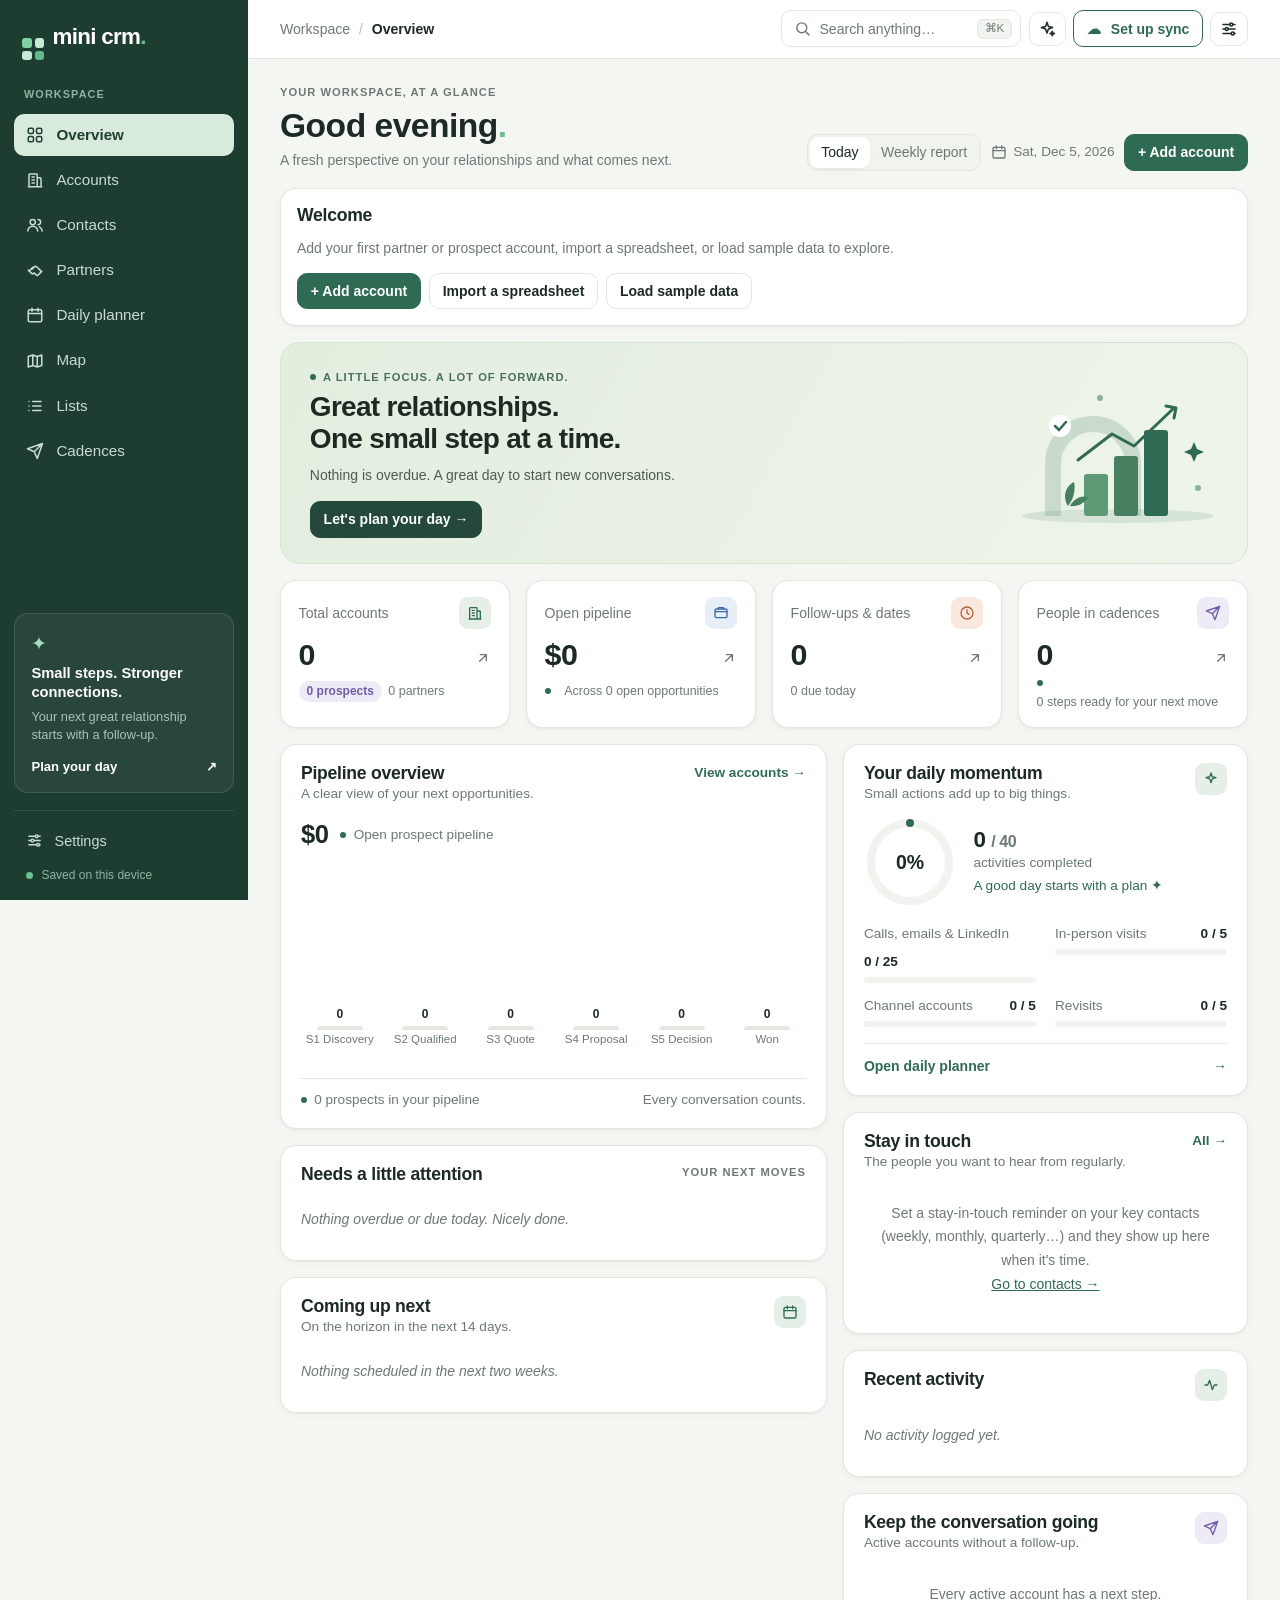
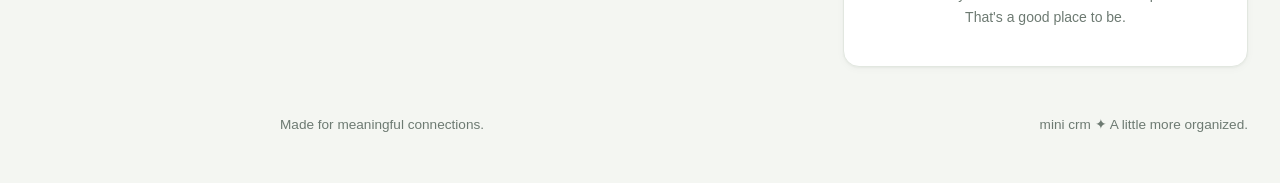
==== index.html @ 52ec2a53 "Partners: ecosystem section with health, clients, comp calculator and rules - Partners page: KPIs, n" ====
<!doctype html>
<html lang="en">
<head>
  <meta charset="utf-8">
  <meta name="viewport" content="width=device-width, initial-scale=1, viewport-fit=cover">
  <meta name="theme-color" content="#f4f6f2" media="(prefers-color-scheme: light)">
  <meta name="theme-color" content="#111714" media="(prefers-color-scheme: dark)">
  <meta name="apple-mobile-web-app-capable" content="yes">
  <meta name="mobile-web-app-capable" content="yes">
  <meta name="apple-mobile-web-app-status-bar-style" content="default">
  <meta name="apple-mobile-web-app-title" content="Mini CRM">
  <link rel="manifest" href="manifest.webmanifest">
  <link rel="icon" href="icons/icon.svg" type="image/svg+xml">
  <link rel="apple-touch-icon" href="icons/apple-touch-icon.png">
  <title>Mini CRM</title>
  <link rel="stylesheet" href="styles.css">
</head>
<body>
  <aside class="sidebar" aria-label="Main navigation">
    <a class="brand side-brand" href="#dashboard"><span class="logo-mark" aria-hidden="true"><i></i><i></i><i></i><i></i></span>mini crm<span class="brand-dot">.</span></a>
    <div class="side-label">Workspace</div>
    <nav class="tabs" id="tabs">
      <a href="#dashboard" data-view="dashboard"><svg class="ic" viewBox="0 0 24 24" aria-hidden="true"><rect x="3" y="3" width="7" height="7" rx="2"/><rect x="14" y="3" width="7" height="7" rx="2"/><rect x="3" y="14" width="7" height="7" rx="2"/><rect x="14" y="14" width="7" height="7" rx="2"/></svg><span>Overview</span></a>
      <a href="#accounts" data-view="accounts"><svg class="ic" viewBox="0 0 24 24" aria-hidden="true"><path d="M4 21V5a1 1 0 0 1 1-1h9a1 1 0 0 1 1 1v16M15 9h4a1 1 0 0 1 1 1v11M8 8h3M8 12h3M8 16h3M3 21h18"/></svg><span>Accounts</span><span class="nav-count" id="nc-accounts"></span></a>
      <a href="#contacts" data-view="contacts" class="nav-desktop"><svg class="ic" viewBox="0 0 24 24" aria-hidden="true"><circle cx="9" cy="8" r="3.5"/><path d="M2.5 20a6.5 6.5 0 0 1 13 0M16 4.5a3.5 3.5 0 0 1 0 7M18 14.5a6.5 6.5 0 0 1 3.5 5.5"/></svg><span>Contacts</span><span class="nav-count due" id="nc-contacts"></span></a>
      <a href="#partners" data-view="partners" class="nav-desktop"><svg class="ic" viewBox="0 0 24 24" aria-hidden="true"><path d="M8 11l3-3a2.5 2.5 0 0 1 3.5 0L20 13.5M4 13.5L9.5 8M3 12l4.5 4.5a2 2 0 0 0 2.8 0l.7-.7M12 17l1.5 1.5a2 2 0 0 0 2.8 0L21 13.8"/></svg><span>Partners</span></a>
      <a href="#planner" data-view="planner"><svg class="ic" viewBox="0 0 24 24" aria-hidden="true"><rect x="3" y="5" width="18" height="16" rx="2"/><path d="M8 3v4M16 3v4M3 10h18"/></svg><span class="t-full">Daily planner</span><span class="t-short">Planner</span></a>
      <a href="#map" data-view="map"><svg class="ic" viewBox="0 0 24 24" aria-hidden="true"><path d="M9 4L3 6v14l6-2 6 2 6-2V4l-6 2-6-2zM9 4v14M15 6v14"/></svg><span>Map</span></a>
      <a href="#lists" data-view="lists"><svg class="ic" viewBox="0 0 24 24" aria-hidden="true"><path d="M9 6h11M9 12h11M9 18h11M4 6h.01M4 12h.01M4 18h.01"/></svg><span>Lists</span></a>
      <a href="#cadences" data-view="cadences"><svg class="ic" viewBox="0 0 24 24" aria-hidden="true"><path d="M22 2L11 13M22 2l-7 20-4-9-9-4z"/></svg><span>Cadences</span><span class="nav-count due" id="nc-cadences"></span></a>
    </nav>
    <div class="side-promo">
      <div class="side-promo-ic" aria-hidden="true">✦</div>
      <strong>Small steps. Stronger connections.</strong>
      <p>Your next great relationship starts with a follow-up.</p>
      <a href="#planner">Plan your day <span aria-hidden="true">↗</span></a>
    </div>
    <div class="side-foot">
      <button type="button" class="side-link" id="btn-settings-side"><svg class="ic" viewBox="0 0 24 24" aria-hidden="true"><path d="M4 6h9M17 6h3M4 12h3M11 12h9M4 18h11M19 18h1"/><circle cx="15" cy="6" r="2"/><circle cx="9" cy="12" r="2"/><circle cx="17" cy="18" r="2"/></svg>Settings</button>
      <div class="side-status" id="side-status"><i></i><span>Saved on this device</span></div>
    </div>
  </aside>

  <header class="topbar">
    <a class="brand top-brand" href="#dashboard"><span class="logo-mark" aria-hidden="true"><i></i><i></i><i></i><i></i></span>mini crm<span class="brand-dot">.</span></a>
    <div class="crumbs"><span>Workspace</span><span class="sep">/</span><strong id="crumb-page">Overview</strong></div>
    <div class="topbar-actions">
      <button class="search-box" id="btn-search" type="button" title="Search (press /)" aria-label="Search"><svg class="ic" viewBox="0 0 24 24" aria-hidden="true"><circle cx="11" cy="11" r="7"/><path d="M21 21l-4.3-4.3"/></svg><span class="sb-text">Search anything…</span><kbd class="sb-kbd">⌘K</kbd></button>
      <button class="btn ghost icon-only ask-btn" id="btn-ask" type="button" title="Ask Claude: research companies and contacts" aria-label="Ask Claude"><svg class="ic" viewBox="0 0 24 24" aria-hidden="true"><path d="M12 3l1.9 5.6L19.5 10l-5.6 1.9L12 17.5l-1.9-5.6L4.5 10l5.6-1.4z"/><path d="M19 15l.8 2.2L22 18l-2.2.8L19 21l-.8-2.2L16 18l2.2-.8z"/></svg></button>
      <button class="btn ghost" id="btn-sync" type="button">☁ Set up sync</button>
      <button class="btn ghost icon-only" id="btn-settings" type="button" title="Settings" aria-label="Settings"><svg class="ic" viewBox="0 0 24 24" aria-hidden="true"><path d="M4 6h9M17 6h3M4 12h3M11 12h9M4 18h11M19 18h1"/><circle cx="15" cy="6" r="2"/><circle cx="9" cy="12" r="2"/><circle cx="17" cy="18" r="2"/></svg></button>
    </div>
    <input type="file" id="file-import" accept="application/json" hidden>
    <input type="file" id="csv-import" accept=".csv,text/csv,.xlsx,application/vnd.openxmlformats-officedocument.spreadsheetml.sheet" hidden>
  </header>
  <div id="sync-banner" class="sync-banner" hidden></div>

  <main id="view"></main>

  <dialog id="modal">
    <form method="dialog" id="modal-form"></form>
  </dialog>

  <div id="toast" class="toast" hidden></div>

  <script src="vendor/supabase/supabase.js"></script>
  <script src="app.js"></script>
  <script>
    if ('serviceWorker' in navigator && location.protocol.startsWith('http')) {
      // When a new version installs, reload once so updates show on the first launch.
      const hadController = !!navigator.serviceWorker.controller;
      let reloading = false;
      navigator.serviceWorker.addEventListener('controllerchange', () => {
        if (hadController && !reloading) { reloading = true; location.reload(); }
      });
      navigator.serviceWorker.register('sw.js').catch(() => {});
    }
  </script>
</body>
</html>
---- styles.css ----
:root {
  --bg: #f5f6f8;
  --surface: #ffffff;
  --surface-2: #f0f2f5;
  --border: #dde1e7;
  --text: #1c2330;
  --muted: #667085;
  --accent: #2f6fed;
  --accent-soft: #e6eefe;
  --partner: #0f8a6a;
  --partner-soft: #e1f5ee;
  --prospect: #8a4bd6;
  --prospect-soft: #f1e8fc;
  --danger: #c8372d;
  --danger-soft: #fdeceb;
  --warn: #b26a00;
  --warn-soft: #fff3dc;
  --ok: #19804a;
  --radius: 10px;
  --shadow: 0 1px 2px rgba(16, 24, 40, .06), 0 1px 3px rgba(16, 24, 40, .08);
}

@media (prefers-color-scheme: dark) {
  :root {
    --bg: #12151b;
    --surface: #1a1e26;
    --surface-2: #222733;
    --border: #2e3442;
    --text: #e6e9ef;
    --muted: #98a2b3;
    --accent: #6b9bff;
    --accent-soft: #1f2b45;
    --partner: #3ccf9f;
    --partner-soft: #15322a;
    --prospect: #b98cf5;
    --prospect-soft: #2c2240;
    --danger: #ff7b70;
    --danger-soft: #3a1d1b;
    --warn: #f0b04a;
    --warn-soft: #3a2d14;
    --ok: #4cd18a;
    --shadow: none;
  }
}

* { box-sizing: border-box; }
[hidden] { display: none !important; }

html { -webkit-text-size-adjust: 100%; }
body {
  margin: 0;
  -webkit-tap-highlight-color: transparent;
  font: 14px/1.45 system-ui, -apple-system, "Segoe UI", Roboto, sans-serif;
  background: var(--bg);
  color: var(--text);
}

a { color: var(--accent); }
h1, h2, h3 { margin: 0 0 .5rem; line-height: 1.2; }
h1 { font-size: 1.4rem; }
h2 { font-size: 1.1rem; }
h3 { font-size: .95rem; }

/* ---------- top bar ---------- */
.topbar {
  position: sticky; top: 0; z-index: 10;
  display: flex; align-items: center; gap: 1rem; flex-wrap: wrap;
  padding: .6rem 1rem;
  padding: calc(.6rem + env(safe-area-inset-top)) calc(1rem + env(safe-area-inset-right)) .6rem calc(1rem + env(safe-area-inset-left));
  background: var(--surface);
  border-bottom: 1px solid var(--border);
}
.brand { font-weight: 700; font-size: 1.05rem; }
.tabs { display: flex; gap: .25rem; flex: 1; }
.tabs a {
  padding: .4rem .75rem; border-radius: 8px;
  color: var(--muted); text-decoration: none; font-weight: 500;
}
.tabs a.active { background: var(--accent-soft); color: var(--accent); }
.topbar-actions { display: flex; gap: .4rem; }

main {
  max-width: 1240px; margin: 0 auto;
  padding: 1.25rem calc(1rem + env(safe-area-inset-right)) calc(3rem + env(safe-area-inset-bottom)) calc(1rem + env(safe-area-inset-left));
}

/* ---------- generic ---------- */
.btn {
  display: inline-flex; align-items: center; gap: .35rem;
  padding: .45rem .8rem; border-radius: 8px;
  border: 1px solid var(--accent); background: var(--accent); color: #fff;
  font: inherit; font-weight: 500; cursor: pointer; white-space: nowrap;
}
.btn.ghost { background: transparent; color: var(--text); border-color: var(--border); }
.btn.danger { background: transparent; color: var(--danger); border-color: var(--danger); }
.btn.sm { padding: .2rem .5rem; font-size: .85rem; }
.btn:hover { filter: brightness(1.05); }
.icon-btn {
  border: none; background: none; color: var(--muted); cursor: pointer;
  font: inherit; padding: .15rem .35rem; border-radius: 6px;
}
.icon-btn:hover { background: var(--surface-2); color: var(--text); }

.card {
  background: var(--surface); border: 1px solid var(--border);
  border-radius: var(--radius); padding: 1rem; box-shadow: var(--shadow);
}
.muted { color: var(--muted); }
.small { font-size: .85rem; }
.row { display: flex; gap: .5rem; align-items: center; flex-wrap: wrap; }
.spread { justify-content: space-between; }
.stack > * + * { margin-top: .75rem; }
.empty { color: var(--muted); padding: .75rem 0; font-style: italic; }

.pill {
  display: inline-block; padding: .1rem .5rem; border-radius: 999px;
  font-size: .75rem; font-weight: 600; white-space: nowrap;
  background: var(--surface-2); color: var(--muted);
}
.pill.partner { background: var(--partner-soft); color: var(--partner); }
.pill.prospect { background: var(--prospect-soft); color: var(--prospect); }
.pill.overdue { background: var(--danger-soft); color: var(--danger); }
.pill.today { background: var(--warn-soft); color: var(--warn); }
.pill.high { background: var(--danger-soft); color: var(--danger); }
.pill.med { background: var(--warn-soft); color: var(--warn); }

input, select, textarea {
  font: inherit; color: var(--text);
  background: var(--surface); border: 1px solid var(--border);
  border-radius: 8px; padding: .45rem .6rem; width: 100%;
}
textarea { resize: vertical; min-height: 70px; }
input:focus, select:focus, textarea:focus { outline: 2px solid var(--accent-soft); border-color: var(--accent); }
label.field { display: block; }
label.field > span { display: block; font-size: .8rem; color: var(--muted); margin-bottom: .2rem; font-weight: 500; }
.grid-2 { display: grid; grid-template-columns: 1fr 1fr; gap: .75rem; }
.grid-3 { display: grid; grid-template-columns: repeat(3, 1fr); gap: .75rem; }
.span-2 { grid-column: span 2; }
.span-3 { grid-column: 1 / -1; }

/* ---------- dashboard ---------- */
.stats { display: grid; grid-template-columns: repeat(auto-fit, minmax(160px, 1fr)); gap: .75rem; margin-bottom: 1rem; }
.stat .num { font-size: 1.7rem; font-weight: 700; }
.stat .label { color: var(--muted); font-size: .85rem; }
.stat.alert .num { color: var(--danger); }
.dash-grid { display: grid; grid-template-columns: 1fr 1fr; gap: 1rem; }

.list { list-style: none; margin: 0; padding: 0; }
.list li {
  display: flex; gap: .6rem; align-items: center;
  padding: .55rem 0; border-bottom: 1px solid var(--border);
}
.list li:last-child { border-bottom: none; }
.list .grow { flex: 1; min-width: 0; }
.list .title { font-weight: 500; overflow: hidden; text-overflow: ellipsis; }
.date-chip {
  min-width: 56px; text-align: center; font-size: .75rem; line-height: 1.15;
  padding: .25rem .35rem; border-radius: 8px; background: var(--surface-2);
}
.date-chip b { display: block; font-size: 1rem; }
.date-chip.overdue { background: var(--danger-soft); color: var(--danger); }
.date-chip.today { background: var(--warn-soft); color: var(--warn); }

/* ---------- accounts ---------- */
.accounts-layout { display: grid; grid-template-columns: 360px 1fr; gap: 1rem; align-items: start; }
.toolbar { display: flex; gap: .5rem; margin-bottom: .75rem; flex-wrap: wrap; }
.toolbar input { flex: 1; min-width: 140px; }
.toolbar select { width: auto; }
.acct-list { max-height: calc(100vh - 210px); overflow-y: auto; padding: .25rem; }
.acct-item {
  display: block; width: 100%; text-align: left; font: inherit; color: inherit;
  padding: .65rem .75rem; border-radius: 8px; border: 1px solid transparent;
  background: none; cursor: pointer;
}
.acct-item:hover { background: var(--surface-2); }
.acct-item.active { background: var(--accent-soft); border-color: var(--accent); }
.acct-item .name { font-weight: 600; }
.acct-item .meta { font-size: .8rem; color: var(--muted); margin-top: .15rem; }

.detail-head { display: flex; justify-content: space-between; gap: 1rem; align-items: flex-start; flex-wrap: wrap; }
.facts { display: grid; grid-template-columns: repeat(auto-fit, minmax(170px, 1fr)); gap: .5rem 1rem; margin: 1rem 0; }
.facts div span { display: block; font-size: .75rem; color: var(--muted); }
.section-head { display: flex; justify-content: space-between; align-items: center; margin-bottom: .4rem; }

.timeline { list-style: none; margin: 0; padding: 0 0 0 1rem; border-left: 2px solid var(--border); }
.timeline li { position: relative; padding: 0 0 .9rem .75rem; }
.timeline li::before {
  content: ""; position: absolute; left: -1.43rem; top: .35rem;
  width: 10px; height: 10px; border-radius: 50%;
  background: var(--surface); border: 2px solid var(--accent);
}
.timeline li.future::before { border-style: dashed; border-color: var(--warn); }
.timeline .when { font-size: .8rem; color: var(--muted); }
.timeline .body { white-space: pre-wrap; margin-top: .15rem; }

.notes-box { white-space: pre-wrap; background: var(--surface-2); border-radius: 8px; padding: .75rem; }

/* ---------- planner ---------- */
.planner-head { display: flex; justify-content: space-between; align-items: center; gap: .75rem; flex-wrap: wrap; margin-bottom: 1rem; }
.planner-head input[type=date] { width: auto; }
.planner-grid { display: grid; grid-template-columns: 1fr 340px; gap: 1rem; align-items: start; }
.schedule { position: relative; }
.slot {
  display: grid; grid-template-columns: 64px 1fr; min-height: 48px;
  border-top: 1px solid var(--border);
}
.slot .hour { font-size: .8rem; color: var(--muted); padding: .3rem .4rem 0 0; text-align: right; }
.slot .slot-body { padding: .25rem .4rem; display: flex; flex-direction: column; gap: .25rem; cursor: pointer; }
.slot .slot-body:hover { background: var(--surface-2); }
.slot.now .hour { color: var(--accent); font-weight: 700; }
.task {
  display: flex; gap: .5rem; align-items: flex-start;
  padding: .4rem .55rem; border-radius: 8px;
  background: var(--accent-soft); border-left: 3px solid var(--accent); cursor: default;
}
.task.high { border-left-color: var(--danger); }
.task.med { border-left-color: var(--warn); }
.task.low { border-left-color: var(--muted); }
.task.done .t-title { text-decoration: line-through; color: var(--muted); }
.task input[type=checkbox] { width: auto; margin-top: .2rem; }
.task .t-main { flex: 1; min-width: 0; }
.task .t-title { font-weight: 500; }
.task .t-sub { font-size: .78rem; color: var(--muted); }
.task.auto { background: var(--warn-soft); border-left-color: var(--warn); }
.progress { height: 6px; border-radius: 3px; background: var(--surface-2); overflow: hidden; }
.progress > div { height: 100%; background: var(--ok); }
.priorities input { margin-bottom: .4rem; }

/* ---------- modal & toast ---------- */
dialog {
  border: 1px solid var(--border); border-radius: 12px; padding: 0;
  background: var(--surface); color: var(--text);
  width: min(640px, calc(100vw - 32px)); max-height: calc(100vh - 48px);
}
dialog::backdrop { background: rgba(10, 14, 22, .45); }
#modal-form { padding: 1.25rem; }
.modal-actions { display: flex; justify-content: flex-end; gap: .5rem; margin-top: 1rem; }

.toast {
  position: fixed; bottom: 1.25rem; left: 50%; transform: translateX(-50%);
  background: var(--text); color: var(--bg); padding: .55rem 1rem;
  border-radius: 8px; font-weight: 500; z-index: 100;
}

/* ---------- responsive ---------- */
@media (max-width: 900px) {
  .dash-grid, .accounts-layout, .planner-grid { grid-template-columns: 1fr; }
  .acct-list { max-height: 320px; }
}
@media (max-width: 560px) {
  .grid-2, .grid-3 { grid-template-columns: 1fr; }
  .span-2 { grid-column: auto; }
  .tabs { order: 3; flex-basis: 100%; }
}

@media print {
  .topbar, .btn, .icon-btn { display: none !important; }
  body { background: #fff; }
}

/* ---------- daily activity plan ---------- */
.plan-card { margin-top: 1rem; }
.plan-grid { display: grid; grid-template-columns: 1.15fr 1fr; gap: 1rem; align-items: start; }
.plan-block summary {
  display: flex; justify-content: space-between; align-items: center;
  cursor: pointer; list-style: none; margin-bottom: .4rem;
}
.plan-block summary::-webkit-details-marker { display: none; }
.plan-block summary::before { content: "▾"; color: var(--muted); margin-right: .4rem; }
.plan-block:not([open]) summary::before { content: "▸"; }
.plan-title { font-weight: 600; flex: 1; }
.plan-rows { margin: .5rem 0; }
.plan-row {
  display: grid; grid-template-columns: 20px 18px minmax(0, 1.3fr) 92px minmax(0, 1.4fr) 16px;
  gap: .35rem; align-items: center; padding: .15rem 0;
}
.plan-row input, .plan-row select { padding: .28rem .45rem; font-size: .85rem; }
.plan-row input[type=checkbox] { width: auto; margin: 0; }
.plan-row.done input[data-plan=name] { text-decoration: line-through; color: var(--muted); }
.plan-num { font-size: .75rem; color: var(--muted); text-align: right; }
.plan-link a { text-decoration: none; }

@media (max-width: 900px) {
  .plan-grid { grid-template-columns: 1fr; }
}
@media (max-width: 560px) {
  .plan-row {
    grid-template-columns: 18px minmax(0, 1fr) 92px 16px;
    grid-template-areas: "chk name kind link" ". note note note";
    padding: .3rem 0; border-bottom: 1px solid var(--border);
  }
  .plan-num { display: none; }
  .plan-row [data-plan=done] { grid-area: chk; }
  .plan-row [data-plan=name] { grid-area: name; }
  .plan-row [data-plan=kind], .plan-row .plan-kind { grid-area: kind; }
  .plan-row [data-plan=note] { grid-area: note; }
  .plan-row .plan-link { grid-area: link; }
}

/* iOS zooms into inputs smaller than 16px on focus; keep them at 16px on touch devices. */
@media (pointer: coarse) {
  input, select, textarea, .plan-row input, .plan-row select { font-size: 16px; }
}

/* ---------- sync ---------- */
#btn-sync.sync-idle { color: var(--ok); border-color: var(--ok); }
#btn-sync.sync-error, #btn-sync.sync-offline { color: var(--danger); border-color: var(--danger); }
#btn-sync.sync-off { color: var(--accent); border-color: var(--accent); }
.sync-error { color: var(--danger); background: var(--danger-soft); padding: .5rem .65rem; border-radius: 8px; margin-top: .5rem; }
.sync-steps { padding-left: 1.2rem; }
.sync-steps li + li { margin-top: .4rem; }
code { background: var(--surface-2); padding: .05rem .3rem; border-radius: 4px; }

/* ---------- contacts, vendors, lists ---------- */
.pill.vendor { background: var(--accent-soft); color: var(--accent); }
.pill.primary { background: var(--partner-soft); color: var(--partner); }
.pill.chip { display: inline-flex; align-items: center; gap: .25rem; font-size: .8rem; padding: .2rem .35rem .2rem .6rem; }
.chip-x { border: none; background: none; color: inherit; cursor: pointer; font: inherit; padding: 0 .2rem; opacity: .7; }
.chip-x:hover { opacity: 1; }
.facts .span-all { grid-column: 1 / -1; }
.contact-grid { display: grid; grid-template-columns: repeat(auto-fill, minmax(220px, 1fr)); gap: .6rem; }
.contact-card { border: 1px solid var(--border); border-radius: 8px; padding: .6rem .75rem; background: var(--surface); }
.check-grid { display: grid; grid-template-columns: repeat(auto-fill, minmax(175px, 1fr)); gap: .3rem .75rem; }
.check-grid label { display: flex; gap: .4rem; align-items: center; font-size: .88rem; }
.check-grid input { width: auto; margin: 0; }
.table-wrap { overflow-x: auto; -webkit-overflow-scrolling: touch; }
.table { width: 100%; border-collapse: collapse; min-width: 640px; }
.table th { text-align: left; font-size: .78rem; color: var(--muted); font-weight: 600; padding: .4rem .5rem; border-bottom: 1px solid var(--border); }
.table td { padding: .55rem .5rem; border-bottom: 1px solid var(--border); vertical-align: top; }
.table tr:last-child td { border-bottom: none; }
@media (max-width: 560px) {
  .hide-sm { display: none; }
  .tabs a { padding: .4rem .55rem; }
}
.accounts-layout > *, .planner-grid > *, .dash-grid > * { min-width: 0; }
.pill.wrap { white-space: normal; }

/* ---------- account views (table / board / cards) ---------- */
.page-head { display: flex; justify-content: space-between; align-items: center; gap: .75rem; flex-wrap: wrap; margin-bottom: .75rem; }
.page-head h1 { margin: 0; }
.filters { display: flex; gap: .5rem; flex-wrap: wrap; margin-bottom: .9rem; }
.filters input[type=search] { flex: 1 1 260px; width: auto; }
.filters select { width: auto; flex: 0 1 auto; }

.seg { display: inline-flex; background: var(--surface-2); border: 1px solid var(--border); border-radius: 9px; padding: 2px; }
.seg button {
  border: none; background: none; font: inherit; color: var(--muted); cursor: pointer;
  padding: .32rem .7rem; border-radius: 7px; font-weight: 500; white-space: nowrap;
}
.seg button.active { background: var(--surface); color: var(--text); box-shadow: var(--shadow); }
.board-type { margin-bottom: .75rem; }

.table-card { padding: 0; overflow: hidden; }
.acct-table { min-width: 1060px; }
.acct-table th { background: var(--surface); position: sticky; top: 0; }
.th-sort { border: none; background: none; font: inherit; color: inherit; cursor: pointer; padding: 0; text-transform: inherit; }
.th-sort.on { color: var(--text); }
.click-row { cursor: pointer; }
.click-row:hover td { background: var(--surface-2); }
.acct-table td:first-child, .acct-table th:first-child { padding-left: 1rem; }
.sticky-col { position: sticky; left: 0; background: var(--surface); z-index: 1; }
.table .num { text-align: right; white-space: nowrap; }

.acard-grid { display: grid; grid-template-columns: repeat(auto-fill, minmax(260px, 1fr)); gap: .75rem; }
.acard {
  display: flex; flex-direction: column; gap: .35rem; text-align: left; font: inherit; color: inherit;
  background: var(--surface); border: 1px solid var(--border); border-radius: var(--radius);
  padding: .85rem .95rem; cursor: pointer; box-shadow: var(--shadow);
}
.acard:hover { border-color: var(--accent); }
.acard-name { font-size: 1rem; }
.acard-dates { display: flex; gap: .9rem; flex-wrap: wrap; color: var(--muted); margin-top: auto; padding-top: .35rem; border-top: 1px solid var(--border); }

.board { display: flex; gap: .75rem; overflow-x: auto; padding-bottom: .5rem; align-items: flex-start; -webkit-overflow-scrolling: touch; }
.kcol { flex: 0 0 250px; background: var(--surface-2); border: 1px solid var(--border); border-radius: var(--radius); display: flex; flex-direction: column; max-height: calc(100vh - 230px); }
.kcol header { padding: .6rem .75rem; border-bottom: 1px solid var(--border); }
.kcol-body { padding: .5rem; display: flex; flex-direction: column; gap: .5rem; overflow-y: auto; min-height: 70px; }
.kcol.drop { outline: 2px dashed var(--accent); outline-offset: -2px; }
.kcol-empty { color: var(--muted); font-size: .8rem; text-align: center; padding: 1rem 0; }
.kcard { background: var(--surface); border: 1px solid var(--border); border-radius: 8px; padding: .55rem .65rem; cursor: pointer; box-shadow: var(--shadow); }
.kcard[draggable=true] { cursor: grab; }
.kcard:hover { border-color: var(--accent); }
.kcard.dragging { opacity: .45; }
.kcard-stage { margin-top: .4rem; padding: .25rem .4rem; }

.record { max-width: 1000px; margin: 0 auto; }
.back-btn { margin-bottom: .75rem; }
.lists-layout { display: grid; grid-template-columns: 300px minmax(0, 1fr); gap: 1rem; align-items: start; }
.list-head { margin-bottom: .75rem; }

.plan-row.auto input[data-plan=name] { border-style: dashed; border-color: var(--warn); }
.plan-due { grid-column: 3 / -1; font-size: .72rem; color: var(--warn); margin-top: -.1rem; }
.plan-due.overdue { color: var(--danger); }

@media (max-width: 900px) {
  .lists-layout { grid-template-columns: minmax(0, 1fr); }
}
@media (max-width: 560px) {
  .filters select { flex: 1 1 45%; }
  .page-head .seg { order: 2; width: 100%; }
  .page-head .seg button { flex: 1; }
  .plan-due { grid-column: 2 / -1; }
  .kcol { flex-basis: 78vw; }
}

/* ---------- forms: compact sections ---------- */
dialog.wide { width: min(880px, calc(100vw - 32px)); }
.grid-4 { display: grid; grid-template-columns: repeat(4, 1fr); gap: .6rem; }
.form-sec { border: 1px solid var(--border); border-radius: 10px; padding: .55rem .75rem .75rem; margin: 0; }
.form-sec legend { font-size: .75rem; font-weight: 700; text-transform: uppercase; letter-spacing: .04em; color: var(--muted); padding: 0 .35rem; }
.form-sec .grid-3, .form-sec .grid-4 { gap: .55rem .7rem; }
.span-3 { grid-column: 1 / -1; }
.more-details summary { cursor: pointer; color: var(--muted); font-size: .85rem; font-weight: 600; }
.more-details .facts { margin: .5rem 0 0; }
.contact-links { gap: .35rem .75rem; margin-top: .25rem; }
.contact-links a { text-decoration: none; }

/* ---------- cadences ---------- */
.tabs { overflow-x: auto; scrollbar-width: none; }
.tabs::-webkit-scrollbar { display: none; }
.st-icon {
  --st: #667085; flex: 0 0 auto; display: inline-grid; place-items: center;
  width: 30px; height: 30px; border-radius: 50%; background: var(--st); color: #fff;
  font-size: .8rem; font-weight: 700; line-height: 1;
}
.st-icon.xs { width: 20px; height: 20px; font-size: .62rem; vertical-align: middle; }
.st-icon.lg { width: 42px; height: 42px; font-size: 1.05rem; }
.st-email { --st: #2f6fed; } .st-call { --st: #0f8a6a; } .st-linkedin { --st: #0a66c2; }
.st-visit { --st: #d9480f; } .st-text { --st: #8a4bd6; } .st-task { --st: #667085; }

.tpl-grid { display: grid; grid-template-columns: repeat(auto-fill, minmax(230px, 1fr)); gap: .75rem; }
.tpl-card {
  display: flex; flex-direction: column; gap: .4rem; text-align: left; font: inherit; color: inherit; cursor: pointer;
  border: 1px solid var(--border); border-top: 4px solid var(--c, var(--border)); border-radius: var(--radius);
  background: var(--surface); padding: .85rem;
}
.tpl-card:hover { border-color: var(--c, var(--accent)); }
.tpl-card.blank { border-style: dashed; justify-content: center; align-items: center; }
.tpl-steps { display: flex; gap: .25rem; flex-wrap: wrap; }
.tpl-steps .st-icon { width: 22px; height: 22px; font-size: .62rem; }

.cad-switch { display: flex; gap: .5rem; overflow-x: auto; padding-bottom: .5rem; margin-bottom: .5rem; scrollbar-width: thin; }
.cad-chip {
  display: inline-flex; align-items: center; gap: .45rem; white-space: nowrap; font: inherit; cursor: pointer;
  border: 1px solid var(--border); background: var(--surface); color: var(--text); border-radius: 999px; padding: .4rem .85rem;
}
.cad-chip .dot { width: 10px; height: 10px; border-radius: 50%; background: var(--c); }
.cad-chip.active { border-color: var(--c); box-shadow: 0 0 0 2px color-mix(in srgb, var(--c) 25%, transparent); font-weight: 600; }
.due-badge { background: var(--warn-soft); color: var(--warn); border-radius: 999px; font-size: .72rem; font-weight: 700; padding: .05rem .45rem; }

.cad-head { border-top: 4px solid var(--c); margin-bottom: 1rem; }
.cad-stats { display: grid; grid-template-columns: repeat(6, 1fr); gap: .5rem; margin-top: 1rem; }
.cad-stats div { background: var(--surface-2); border-radius: 8px; padding: .55rem .65rem; }
.cad-stats b { display: block; font-size: 1.35rem; }
.cad-stats span { font-size: .75rem; color: var(--muted); }
.cad-stats .warn b { color: var(--warn); } .cad-stats .bad b { color: var(--danger); } .cad-stats .good b { color: var(--ok); }

.step-track { display: flex; align-items: flex-start; overflow-x: auto; padding: .5rem 0 .25rem; }
.step-node { flex: 0 0 112px; display: flex; flex-direction: column; align-items: center; text-align: center; gap: .2rem; }
.step-node .st-icon { width: 38px; height: 38px; font-size: .95rem; box-shadow: 0 0 0 4px var(--surface); }
.step-link { flex: 1 0 24px; height: 2px; background: var(--border); margin-top: 19px; }
.step-day { font-size: .72rem; font-weight: 700; color: var(--muted); text-transform: uppercase; }
.step-title { font-size: .8rem; line-height: 1.25; max-width: 108px; }
.step-count { font-size: .7rem; color: var(--muted); border-radius: 999px; padding: .05rem .45rem; background: var(--surface-2); }
.step-count.on { background: var(--accent-soft); color: var(--accent); font-weight: 700; }

.cad-grid { display: grid; grid-template-columns: minmax(0, 1fr); gap: 1rem; align-items: start; margin-top: 1rem; }
.queue { display: grid; grid-template-columns: repeat(auto-fill, minmax(420px, 1fr)); column-gap: 1.25rem; }
@media (max-width: 560px) { .queue { grid-template-columns: minmax(0, 1fr); } }
.queue-row { display: flex; align-items: center; gap: .55rem; padding: .55rem 0; border-bottom: 1px solid var(--border); }
.queue-row:last-child { border-bottom: none; }
.queue-row .grow { min-width: 0; }

.people { display: flex; flex-direction: column; }
.person-row {
  display: grid; grid-template-columns: 38px minmax(0, 1.5fr) minmax(0, 1fr) minmax(0, .9fr) minmax(0, 1.3fr) auto;
  gap: .75rem; align-items: center; padding: .65rem .35rem; border-bottom: 1px solid var(--border); cursor: pointer; border-radius: 8px;
}
.person-row:hover { background: var(--surface-2); }
.person-row:last-child { border-bottom: none; }
.p-main { min-width: 0; }
.p-main strong, .p-main .small { display: block; overflow: hidden; text-overflow: ellipsis; white-space: nowrap; }
.avatar {
  --c: var(--accent); width: 36px; height: 36px; border-radius: 50%; display: grid; place-items: center;
  background: color-mix(in srgb, var(--c) 16%, var(--surface)); color: var(--c); font-weight: 700; font-size: .8rem;
}
.avatar.sm { width: 28px; height: 28px; font-size: .7rem; flex: 0 0 auto; }
.avatar.lg { width: 48px; height: 48px; font-size: 1rem; flex: 0 0 auto; }
.seq-bar { display: flex; gap: 3px; margin-bottom: .2rem; }
.seq-bar span { flex: 1; height: 7px; border-radius: 4px; background: var(--surface-2); border: 1px solid var(--border); }
.seq-bar .seg-done { background: var(--ok); border-color: var(--ok); }
.seq-bar .seg-skipped { background: var(--border); }
.seq-bar .seg-current { background: var(--accent); border-color: var(--accent); }
.pill.won { background: var(--partner-soft); color: var(--partner); }
.pill.active-pill { background: var(--accent-soft); color: var(--accent); }

.cad-badge {
  display: block; width: 100%; text-align: left; margin-top: .35rem; font: inherit; font-size: .75rem; cursor: pointer;
  border: 1px solid color-mix(in srgb, var(--c) 40%, transparent); color: var(--c);
  background: color-mix(in srgb, var(--c) 10%, transparent); border-radius: 6px; padding: .2rem .45rem;
}
.task.cad-task { background: color-mix(in srgb, var(--c) 9%, var(--surface)); border-left-color: var(--c); align-items: center; }

.enr-head { display: flex; gap: .75rem; align-items: flex-start; }
.seq-timeline { list-style: none; margin: 0; padding: 0; position: relative; }
.seq-timeline li { display: flex; gap: .7rem; padding: .55rem 0; position: relative; }
.seq-timeline li::before { content: ""; position: absolute; left: 14px; top: 2.3rem; bottom: -.6rem; width: 2px; background: var(--border); }
.seq-timeline li:last-child::before { display: none; }
.seq-timeline .grow { min-width: 0; }
.seq-timeline li.seq-done .st-icon::after { content: ""; }
.seq-timeline li.seq-todo .st-icon, .seq-timeline li.seq-unreached .st-icon { opacity: .4; }
.seq-timeline li.seq-unreached { color: var(--muted); }
.seq-timeline li.seq-skipped strong { text-decoration: line-through; color: var(--muted); }
.seq-timeline li.seq-current { background: var(--accent-soft); border-radius: 10px; padding: .55rem .6rem; margin: 0 -.6rem; }
.seq-timeline li.seq-current::before { left: calc(14px + .6rem); }
.seq-timeline li.seq-done strong::after { content: " ✓"; color: var(--ok); }
.enr-actions { border-top: 1px solid var(--border); padding-top: .75rem; }

.script { background: var(--surface-2); border-radius: 10px; padding: .75rem; position: relative; }
.script-body { white-space: pre-wrap; font-size: .9rem; margin-top: .35rem; max-height: 220px; overflow-y: auto; }
.script #copy-script { position: absolute; top: .5rem; right: .5rem; }

.pick-list { max-height: 340px; overflow-y: auto; border: 1px solid var(--border); border-radius: 10px; }
.pick { display: flex; align-items: center; gap: .6rem; padding: .5rem .7rem; border-bottom: 1px solid var(--border); cursor: pointer; }
.pick:last-child { border-bottom: none; }
.pick input { width: auto; margin: 0; }
.pick.blocked { opacity: .55; cursor: default; }
.pick .grow { min-width: 0; }

.step-edit { border: 1px solid var(--border); border-radius: 10px; padding: .5rem .6rem; margin-bottom: .5rem; background: var(--surface); }
.step-edit-main { display: grid; grid-template-columns: 22px 92px 130px minmax(0, 1fr) auto; gap: .45rem; align-items: center; }
.step-num { font-weight: 700; color: var(--muted); text-align: center; }
.day-in { display: flex; align-items: center; gap: .3rem; font-size: .8rem; color: var(--muted); }
.day-in input { width: 58px; padding: .3rem .4rem; }
.step-edit select, .step-edit input[name=s_title] { padding: .32rem .45rem; }
.step-btns { display: flex; }
.step-edit details { margin-top: .4rem; }
.step-edit summary { cursor: pointer; color: var(--accent); }
.step-edit details input, .step-edit details textarea { margin-top: .35rem; }

@media (max-width: 1000px) {
  .cad-grid { grid-template-columns: minmax(0, 1fr); }
  .cad-stats { grid-template-columns: repeat(3, 1fr); }
}
@media (max-width: 700px) {
  .grid-4 { grid-template-columns: 1fr 1fr; }
  .person-row {
    grid-template-columns: 36px minmax(0, 1fr) auto;
    grid-template-areas: "av main status" "av prog prog" "av last last" "av next next";
    row-gap: .3rem; column-gap: .6rem;
  }
  .p-last div, .p-next div { display: inline; margin-left: .35rem; }
  .person-row .avatar { grid-area: av; align-self: start; }
  .p-main { grid-area: main; } .p-status { grid-area: status; }
  .p-progress { grid-area: prog; } .p-last { grid-area: last; } .p-next { grid-area: next; }
  .step-edit-main { grid-template-columns: 22px 1fr auto; }
  .step-edit-main .day-in { grid-column: 2; }
  .step-edit-main select { grid-column: 2 / -1; }
  .step-edit-main input[name=s_title] { grid-column: 2 / -1; }
  .step-btns { grid-column: 3; grid-row: 1; }
}
@media (max-width: 560px) {
  .grid-4 { grid-template-columns: 1fr; }
  .cad-stats { grid-template-columns: repeat(2, 1fr); }
}

/* phone polish for cadences */
.section-head { flex-wrap: wrap; gap: .5rem; }
.seg { max-width: 100%; overflow-x: auto; scrollbar-width: none; }
.seg::-webkit-scrollbar { display: none; }
.queue-row { flex-wrap: wrap; }
.queue-row .grow { flex: 1 1 200px; }
.contact-card .row.spread { flex-wrap: nowrap; align-items: flex-start; }
.contact-card .row.spread > div:first-child { min-width: 0; }
@media (max-width: 560px) {
  .cad-stats { grid-template-columns: repeat(3, 1fr); gap: .35rem; }
  .cad-stats div { padding: .4rem .5rem; }
  .cad-stats b { font-size: 1.1rem; }
  .cad-stats span { font-size: .68rem; }
  .queue-row .grow { flex-basis: calc(100% - 40px); }
  .queue-row > .pill, .queue-row > .btn { margin-left: 38px; }
  .queue-row > .btn { margin-left: 0; }
  .seg button { padding: .3rem .55rem; }
}

/* ---------- final polish: icons, nav, settings, search, dashboard ---------- */
.ic { width: 17px; height: 17px; flex: 0 0 auto; fill: none; stroke: currentColor; stroke-width: 2; stroke-linecap: round; stroke-linejoin: round; }
.tabs a { display: inline-flex; align-items: center; gap: .4rem; white-space: nowrap; }
.t-short { display: none; }
.btn.icon-only { padding: .45rem .55rem; }
.btn.icon-only .ic { width: 18px; height: 18px; }
#btn-sync .sync-tx { margin-left: .25rem; }

.sync-banner {
  display: flex; align-items: center; justify-content: space-between; gap: .75rem; flex-wrap: wrap;
  background: var(--danger-soft); color: var(--danger); font-weight: 500; font-size: .88rem;
  padding: .55rem calc(1rem + env(safe-area-inset-right)) .55rem calc(1rem + env(safe-area-inset-left));
  border-bottom: 1px solid var(--danger);
}
.sync-banner[hidden] { display: none; }

.dash-label { font-size: .75rem; font-weight: 700; text-transform: uppercase; letter-spacing: .05em; color: var(--muted); margin: .25rem 0 .4rem; }
.stats a.stat { text-decoration: none; color: inherit; }
.stats a.stat:hover { border-color: var(--accent); }
.stat.warn .num { color: var(--warn); }
.today-stats { grid-template-columns: 2fr repeat(3, 1fr); }
.plan-stat .num span { font-size: 1rem; }
.mini-bars { display: grid; gap: .3rem; margin-top: .5rem; }
.mini-bar { display: grid; grid-template-columns: minmax(0, 1.4fr) minmax(0, 2fr) auto; gap: .5rem; align-items: center; font-size: .75rem; color: var(--muted); }
.mini-bar b { color: var(--text); font-weight: 600; min-width: 2.6rem; text-align: right; }
.mini-bar span { overflow: hidden; text-overflow: ellipsis; white-space: nowrap; }

.set-sec { border: 1px solid var(--border); border-radius: 10px; padding: .75rem; }
.set-sec h3 { margin-bottom: .4rem; }
.set-sec p { margin: 0 0 .5rem; }
kbd { border: 1px solid var(--border); border-bottom-width: 2px; border-radius: 4px; padding: 0 .3rem; font: inherit; font-size: .8em; }

.gs-results { max-height: 55vh; overflow-y: auto; margin-top: .25rem; }
.gs-h { font-size: .72rem; font-weight: 700; text-transform: uppercase; letter-spacing: .05em; color: var(--muted); margin: .6rem 0 .25rem; }
.gs-item { display: flex; align-items: center; gap: .6rem; padding: .55rem .6rem; border-radius: 8px; color: inherit; text-decoration: none; }
.gs-item:hover, .gs-item:focus { background: var(--surface-2); outline: none; }
.gs-item .grow { min-width: 0; overflow: hidden; text-overflow: ellipsis; white-space: nowrap; }

@media (max-width: 900px) {
  .today-stats { grid-template-columns: repeat(3, 1fr); }
  .today-stats .plan-stat { grid-column: 1 / -1; }
}

/* Phones: native-style bottom tab bar, single-row top bar */
@media (max-width: 700px) {
  .topbar { flex-wrap: nowrap; gap: .5rem; }
  .topbar .brand { flex: 1; font-size: 1.1rem; }
  .topbar-actions { gap: .35rem; }
  .sync-tx { display: none; }
  #btn-sync { padding: .45rem .6rem; }
  .tabs {
    position: fixed; left: 0; right: 0; bottom: 0; z-index: 30; order: 0; flex-basis: auto;
    display: flex; justify-content: space-around; gap: 0; overflow: visible;
    background: color-mix(in srgb, var(--surface) 94%, transparent); backdrop-filter: blur(10px);
    border-top: 1px solid var(--border);
    padding: .3rem calc(.25rem + env(safe-area-inset-right)) calc(.3rem + env(safe-area-inset-bottom)) calc(.25rem + env(safe-area-inset-left));
  }
  .tabs a { flex: 1; flex-direction: column; gap: .12rem; font-size: .66rem; padding: .3rem 0; border-radius: 8px; }
  .tabs a .ic { width: 23px; height: 23px; }
  .tabs a.active { background: none; color: var(--accent); }
  .t-full { display: none; }
  .t-short { display: inline; }
  main { padding-bottom: calc(5.5rem + env(safe-area-inset-bottom)); }
  .toast { bottom: calc(5rem + env(safe-area-inset-bottom)); }
  .today-stats { grid-template-columns: repeat(3, 1fr); }
  .today-stats .stat .num { font-size: 1.35rem; }
  .today-stats .stat .label { font-size: .75rem; }
}
@media print { .tabs, .sync-banner { display: none !important; } }

.modal-head { display: flex; align-items: flex-start; justify-content: space-between; gap: .75rem; }
.modal-head h2 { margin: 0; }
.modal-x { font-size: 1.05rem; padding: .2rem .45rem; margin: -.2rem -.35rem 0 0; }

/* ---------- web links & research ---------- */
.ext-links { display: inline-flex; gap: .15rem; align-items: center; vertical-align: middle; }
.ext-ic { display: inline-grid; place-items: center; width: 24px; height: 24px; border-radius: 6px; color: var(--muted); }
.ext-ic .ic { width: 16px; height: 16px; }
.ext-ic:hover { background: var(--surface-2); color: var(--accent); }
.ext-ic.li { color: #0a66c2; }
.ext-ic.li.missing { color: var(--muted); opacity: .45; }
.ext-ic.li.missing:hover { opacity: 1; color: #0a66c2; }
.p-main .ext-links .ext-ic { width: 20px; height: 20px; }
.p-main .ext-links .ic { width: 14px; height: 14px; }
.research { position: relative; display: inline-block; }
.research > summary { list-style: none; cursor: pointer; display: inline-flex; align-items: center; gap: .35rem; }
.research > summary::-webkit-details-marker { display: none; }
.research-menu {
  position: absolute; right: 0; top: calc(100% + 4px); z-index: 40; min-width: 210px;
  background: var(--surface); border: 1px solid var(--border); border-radius: 10px;
  box-shadow: 0 8px 24px rgba(16, 24, 40, .16); padding: .4rem; display: flex; flex-direction: column;
}
.research-menu .small { padding: .25rem .5rem .35rem; overflow: hidden; text-overflow: ellipsis; white-space: nowrap; max-width: 260px; }
.research-menu a { padding: .45rem .55rem; border-radius: 7px; color: var(--text); text-decoration: none; font-weight: 500; }
.research-menu a:hover { background: var(--surface-2); color: var(--accent); }
.contact-card { position: relative; }
.acard:focus-visible { outline: 2px solid var(--accent); outline-offset: 2px; }
.import-summary { display: grid; grid-template-columns: repeat(4, 1fr); gap: .5rem; }
.import-summary div { background: var(--surface-2); border-radius: 8px; padding: .55rem .65rem; }
.import-summary b { display: block; font-size: 1.35rem; }
.import-summary span { font-size: .75rem; color: var(--muted); }
@media (max-width: 560px) { .import-summary { grid-template-columns: repeat(2, 1fr); } .research-menu { right: auto; left: 0; } }
.contact-card .row.spread > .row { flex-wrap: nowrap; flex-shrink: 0; }
.contact-card .icon-btn { padding: .15rem .3rem; }

/* ---------- map & route planner ---------- */
.map-layout { display: grid; grid-template-columns: 370px minmax(0, 1fr); gap: 1rem; align-items: start; }
.map-side { display: flex; flex-direction: column; gap: .6rem; max-height: calc(100vh - 150px); overflow-y: auto; }
.map-side .filters { margin: 0; }
.map-side .filters select { flex: 1 1 100%; }
.map-card { padding: 0; overflow: hidden; position: sticky; top: 70px; }
.map { height: calc(100vh - 150px); min-height: 380px; background: var(--surface-2); }
.map.placing { cursor: crosshair; }
.legend { display: flex; gap: .8rem; color: var(--muted); }
.legend i { display: inline-block; width: 10px; height: 10px; border-radius: 50%; margin-right: .3rem; vertical-align: -1px; }
.legend i.due { background: transparent; border: 2px solid #e8590c; width: 8px; height: 8px; }
.side-list { display: flex; flex-direction: column; }
.side-item { display: grid; grid-template-columns: minmax(0, 1fr) auto; gap: .1rem .5rem; align-items: center; padding: .45rem 0; border-bottom: 1px solid var(--border); }
.side-item > :first-child { overflow: hidden; text-overflow: ellipsis; white-space: nowrap; }
.side-item > .small { grid-column: 1; }
.side-item > :last-child { grid-column: 2; grid-row: 1 / span 2; }
.link-btn { border: none; background: none; padding: 0; font: inherit; color: var(--accent); cursor: pointer; text-align: left; }
.place-hint { background: var(--warn-soft); color: var(--warn); border-radius: 8px; padding: .5rem .65rem; font-size: .85rem; }
.map-pop { display: flex; flex-direction: column; gap: .2rem; font: 13px/1.4 system-ui, -apple-system, "Segoe UI", Roboto, sans-serif; }
.map-pop-actions { margin-top: .35rem; gap: .3rem; }
.map-pop-actions .btn { padding: .25rem .5rem; font-size: .8rem; }
.leaflet-popup-content a.btn { color: #fff; }
.leaflet-popup-content a.btn.ghost { color: var(--text); }
.leaflet-container { font: inherit; }
.stop-pin, .home-pin {
  display: grid !important; place-items: center; border-radius: 50%; font-weight: 700; font-size: .8rem;
  background: #2f6fed; color: #fff; border: 2px solid #fff; box-shadow: 0 1px 4px rgba(0, 0, 0, .35);
}
.stop-pin.visited { background: #19804a; }
.home-pin { background: #1c2330; font-size: .95rem; }
.route-opts { gap: .5rem .6rem; }
.route-summary { display: grid; grid-template-columns: repeat(4, 1fr); gap: .4rem; }
.route-summary:empty { display: none; }
.route-summary div { background: var(--surface-2); border-radius: 8px; padding: .45rem .5rem; }
.route-summary b { display: block; font-size: 1rem; }
.route-summary span { font-size: .7rem; color: var(--muted); }
.route-summary .span-all { grid-column: 1 / -1; margin: 0; }
.stops { list-style: none; margin: 0; padding: 0; }
.stop { display: flex; gap: .55rem; align-items: flex-start; padding: .55rem 0; border-bottom: 1px solid var(--border); }
.stop .grow { min-width: 0; }
.stop-num { flex: 0 0 26px; height: 26px; border-radius: 50%; background: #2f6fed; color: #fff; display: grid; place-items: center; font-weight: 700; font-size: .8rem; }
.stop.visited .stop-num { background: #19804a; }
.stop.nogeo .stop-num { background: var(--muted); }
.stop-eta { color: var(--accent); }
.stop-actions { display: flex; align-items: center; gap: .15rem; flex-shrink: 0; }
.stop-actions a.icon-btn { text-decoration: none; color: var(--accent); }
@media (max-width: 900px) {
  .map-layout { grid-template-columns: minmax(0, 1fr); }
  .map-card { order: -1; position: static; }
  .map { height: 46vh; min-height: 300px; }
  .map-side { max-height: none; overflow: visible; }
}
@media (max-width: 700px) {
  .tabs a { font-size: .62rem; }
  .tabs a .ic { width: 21px; height: 21px; }
}
.route-summary b { font-size: .92rem; line-height: 1.25; }
@media (max-width: 560px) { .route-summary { grid-template-columns: repeat(2, 1fr); } }

/* ---------- weekly report ---------- */
.seg a { display: inline-block; padding: .32rem .7rem; border-radius: 7px; color: var(--muted); text-decoration: none; font-weight: 500; white-space: nowrap; }
.seg a.active { background: var(--surface); color: var(--text); box-shadow: var(--shadow); }
.kpi-grid { display: grid; grid-template-columns: repeat(6, minmax(0, 1fr)); gap: .6rem; margin-bottom: 1rem; }
.kpi { padding: .7rem .8rem; }
.kpi .num { font-size: 1.5rem; font-weight: 700; line-height: 1.1; }
.kpi.hero .num { font-size: 1.9rem; }
.kpi .label { color: var(--muted); font-size: .8rem; }
.delta { display: block; font-size: .72rem; margin-top: .2rem; color: var(--muted); }
.delta.up { color: var(--ok); }
.delta.down { color: var(--danger); }
.report-grid { display: grid; grid-template-columns: minmax(0, 1.4fr) minmax(0, 1fr); gap: 1rem; align-items: start; }
.report-grid > :first-child { grid-column: 1 / -1; }
.attain { display: grid; gap: .55rem; }
.attain-row { display: grid; grid-template-columns: minmax(0, 1.3fr) minmax(0, 2fr) auto 2.6rem; gap: .6rem; align-items: center; font-size: .88rem; }
.attain-row .progress { height: 8px; border-radius: 4px; }
.attain-row .muted { text-align: right; }
.dot-sm { display: inline-block; width: 9px; height: 9px; border-radius: 50%; background: var(--c); margin-right: .4rem; }
.move { flex: 0 0 26px; height: 26px; border-radius: 50%; display: grid; place-items: center; font-size: .7rem; font-weight: 700; background: var(--surface-2); color: var(--muted); }
.move.fwd { background: var(--partner-soft); color: var(--ok); }
.move.back { background: var(--danger-soft); color: var(--danger); }
.move.new { background: var(--accent-soft); color: var(--accent); font-size: 1rem; }
.report-text { white-space: pre-wrap; font: .82rem/1.5 ui-monospace, SFMono-Regular, Menlo, monospace; background: var(--surface-2); border-radius: 8px; padding: .75rem; max-height: 260px; overflow: auto; margin: 0 0 .6rem; }

/* chart (validated categorical palette; own dark steps) */
.viz-root {
  --series-1: #2a78d6; --series-2: #eb6834; --series-3: #1baf7a; --series-4: #eda100; --series-5: #98a2b3;
  --grid: #e8eaee; position: relative;
}
@media (prefers-color-scheme: dark) {
  .viz-root { --series-1: #3987e5; --series-2: #d95926; --series-3: #199e70; --series-4: #c98500; --series-5: #667085; --grid: #2a303c; }
}
.viz-legend { display: flex; flex-wrap: wrap; gap: .4rem 1rem; font-size: .8rem; color: var(--muted); margin-bottom: .6rem; }
.viz-legend .sw { display: inline-block; width: 10px; height: 10px; border-radius: 3px; margin-right: .35rem; vertical-align: -1px; }
.sw.s1, .viz-seg.s1 { background: var(--series-1); }
.sw.s2, .viz-seg.s2 { background: var(--series-2); }
.sw.s3, .viz-seg.s3 { background: var(--series-3); }
.sw.s4, .viz-seg.s4 { background: var(--series-4); }
.sw.s5, .viz-seg.s5 { background: var(--series-5); }
.viz-plot { position: relative; height: 220px; padding-left: 2rem; }
.viz-grid { position: absolute; inset: 0 0 2.4rem 0; display: flex; flex-direction: column; justify-content: space-between; }
.viz-grid div { border-top: 1px solid var(--grid); position: relative; height: 0; }
.viz-grid span { position: absolute; left: 0; top: -.55rem; font-size: .68rem; color: var(--muted); }
.viz-cols { position: absolute; inset: 0 0 0 2rem; display: grid; grid-template-columns: repeat(7, 1fr); gap: .5rem; }
.viz-col { display: flex; flex-direction: column; justify-content: flex-end; align-items: center; height: 100%; padding-bottom: 2.4rem; position: relative; cursor: default; outline: none; border-radius: 6px; }
.viz-col:hover, .viz-col:focus-visible { background: color-mix(in srgb, var(--accent) 6%, transparent); }
.viz-stack { width: min(34px, 70%); display: flex; flex-direction: column; gap: 2px; position: relative; min-height: 0; }
.viz-seg { min-height: 2px; }
.viz-stack > .viz-seg:first-of-type { border-radius: 4px 4px 0 0; }
.viz-total { position: absolute; bottom: 100%; left: 50%; transform: translateX(-50%); font-size: .75rem; font-weight: 600; color: var(--text); padding-bottom: 2px; }
.viz-x { position: absolute; bottom: 0; height: 2.2rem; font-size: .72rem; color: var(--muted); text-align: center; line-height: 1.2; }
.viz-x span { color: var(--text); font-weight: 600; }
.viz-col.today .viz-x { color: var(--accent); }
.viz-tip { position: absolute; z-index: 5; pointer-events: none; background: var(--surface); border: 1px solid var(--border); border-radius: 8px; padding: .45rem .6rem; font-size: .78rem; box-shadow: 0 6px 18px rgba(16, 24, 40, .15); min-width: 140px; }
.viz-table { margin-top: .6rem; }
.viz-table summary { cursor: pointer; color: var(--accent); font-size: .85rem; }
@media (max-width: 1000px) { .kpi-grid { grid-template-columns: repeat(4, minmax(0, 1fr)); } .report-grid { grid-template-columns: minmax(0, 1fr); } }
@media (max-width: 560px) {
  .kpi-grid { grid-template-columns: repeat(3, minmax(0, 1fr)); gap: .4rem; }
  .kpi { padding: .5rem .55rem; }
  .kpi .num { font-size: 1.2rem; } .kpi.hero .num { font-size: 1.4rem; }
  .kpi .label { font-size: .7rem; }
  .delta { font-size: .64rem; }
  .viz-cols { gap: .2rem; }
  .attain-row { grid-template-columns: minmax(0, 1fr) minmax(0, 1.2fr) auto; }
  .attain-row .muted { display: none; }
}

.week-nav { display: flex; align-items: center; gap: .5rem; flex-wrap: wrap; margin: -.25rem 0 .9rem; }
.week-nav strong { font-size: 1rem; }
.report-grid .table { min-width: 0; }
.report-grid .table td:first-child a { word-break: break-word; }
@media (max-width: 560px) {
  .report-grid .table th, .report-grid .table td { padding: .45rem .3rem; font-size: .82rem; }
}
@media (max-width: 560px) { .report-grid .col-opt { display: none; } .report-grid .table td .muted.small { display: block; } }
@media (max-width: 560px) { .viz-table .table th, .viz-table .table td { padding: .4rem .18rem; font-size: .78rem; } }
@media (max-width: 560px) { .page-head .seg a { flex: 1; text-align: center; } }

/* ---------- Ask Claude ---------- */
.ask-btn { color: #c15f3c; }
.research-grid { display: grid; grid-template-columns: minmax(0, 1fr) minmax(0, 1fr); gap: 1rem; align-items: start; }
.step-badge { display: inline-grid; place-items: center; width: 24px; height: 24px; border-radius: 50%; background: var(--accent); color: #fff; font-size: .8rem; margin-right: .4rem; vertical-align: 2px; }
.flow-chips { display: flex; flex-wrap: wrap; gap: .4rem; }
.flow-chip-wrap { display: inline-flex; align-items: center; }
.flow-chip { font: inherit; font-size: .85rem; cursor: pointer; border: 1px solid var(--border); background: var(--surface); color: var(--text); border-radius: 999px; padding: .35rem .8rem; }
.flow-chip.on { background: var(--accent-soft); border-color: var(--accent); color: var(--accent); font-weight: 600; }
.btn[aria-disabled="true"] { opacity: .5; pointer-events: none; }
.prompt-preview summary { cursor: pointer; color: var(--accent); }
.prompt-preview pre { white-space: pre-wrap; font: .78rem/1.45 ui-monospace, SFMono-Regular, Menlo, monospace; background: var(--surface-2); border-radius: 8px; padding: .65rem; max-height: 260px; overflow: auto; margin: .4rem 0 0; }
.rv-company { border: 1px solid var(--border); border-radius: 10px; padding: .75rem; margin-bottom: .75rem; }
.rv-sec { font-size: .72rem; font-weight: 700; text-transform: uppercase; letter-spacing: .05em; color: var(--muted); margin: .7rem 0 .25rem; }
.rv-row { display: flex; gap: .55rem; align-items: flex-start; padding: .35rem 0; border-bottom: 1px solid var(--border); cursor: pointer; }
.rv-row:last-child { border-bottom: none; }
.rv-row input { width: auto; margin-top: .2rem; }
.rv-row.same { opacity: .6; cursor: default; }
.rv-label { flex: 0 0 9.5rem; font-size: .85rem; color: var(--muted); }
.rv-val { min-width: 0; overflow-wrap: anywhere; }
.research-menu a.ask-claude { color: #c15f3c; border-top: 1px solid var(--border); border-radius: 0 0 7px 7px; margin-top: .2rem; }
@media (max-width: 900px) { .research-grid { grid-template-columns: minmax(0, 1fr); } }
@media (max-width: 560px) { .rv-label { flex-basis: 6.5rem; } }
a.btn { text-decoration: none; }
.show-more { display: flex; justify-content: center; margin: 1rem 0; }

/* Darken the street map in dark mode (OpenStreetMap has no dark style of its own). */
.map.dark-tiles .leaflet-tile-pane { filter: invert(1) hue-rotate(180deg) brightness(.92) contrast(.9) saturate(.6); }
.map .leaflet-control-attribution { font-size: 10px; }
.loc-cell { white-space: nowrap; }
.acard-loc { color: var(--text); }

/* ================= Theme: forest green, warm neutrals (v2) ================= */
:root {
  --bg: #f4f6f2;
  --surface: #ffffff;
  --surface-2: #f0f3ee;
  --border: #e2e7e0;
  --text: #1c2a23;
  --muted: #6d7a72;
  --accent: #2f6b52;
  --accent-soft: #e5efe7;
  --on-accent: #ffffff;
  --partner: #2f7d5b;
  --partner-soft: #e3f1e8;
  --prospect: #6f5ea8;
  --prospect-soft: #eeebf7;
  --danger: #b8553a;
  --danger-soft: #f9e9e2;
  --warn: #a86a1d;
  --warn-soft: #f8efdd;
  --peach: #b8613f;
  --peach-soft: #f8e8de;
  --ok: #2f7d5b;
  --sidebar: #1e3d31;
  --radius: 16px;
  --shadow: 0 1px 2px rgba(28, 42, 35, .04), 0 2px 8px rgba(28, 42, 35, .03);
  /* Built-in system fonts only: nothing to download, always available, works offline. */
  --font: -apple-system, BlinkMacSystemFont, "SF Pro Text", "Segoe UI Variable Text", "Segoe UI", Roboto, "Helvetica Neue", Arial, sans-serif;
}
@media (prefers-color-scheme: dark) {
  :root {
    --bg: #111714;
    --surface: #18201c;
    --surface-2: #1f2924;
    --border: #2a3530;
    --text: #e7ede9;
    --muted: #9aa9a1;
    --accent: #7cc39f;
    --accent-soft: #1f3a2e;
    --on-accent: #0f1f17;
    --partner: #6fcf9f;
    --partner-soft: #173226;
    --prospect: #b6a6ee;
    --prospect-soft: #2a2440;
    --danger: #f08a6b;
    --danger-soft: #3a211a;
    --warn: #e3b062;
    --warn-soft: #372a15;
    --peach: #f0a07c;
    --peach-soft: #3a261c;
    --ok: #6fcf9f;
    --sidebar: #0d1612;
    --shadow: none;
  }
}

body { font-family: var(--font); background: var(--bg); -webkit-font-smoothing: antialiased; }
h1, h2, h3 { letter-spacing: -0.015em; }
h1 { font-weight: 750; }
h2 { font-weight: 650; }

/* ----- surfaces & controls ----- */
.card { border-radius: var(--radius); border-color: var(--border); box-shadow: var(--shadow); }
.btn { border-radius: 10px; color: var(--on-accent); font-weight: 600; }
.btn.ghost { background: var(--surface); border-color: var(--border); }
.btn.ghost:hover { border-color: var(--accent); }
.btn.danger { background: transparent; color: var(--danger); border-color: color-mix(in srgb, var(--danger) 40%, transparent); }
input, select, textarea { border-radius: 10px; }
.pill { border-radius: 999px; font-weight: 600; }
.pill.vendor { background: var(--accent-soft); color: var(--accent); }
.pill.overdue, .pill.today { background: var(--peach-soft); color: var(--peach); }
.pill.overdue { background: var(--danger-soft); color: var(--danger); }
.date-chip { border-radius: 10px; background: var(--surface-2); }
.date-chip.overdue { background: var(--danger-soft); color: var(--danger); }
.date-chip.today { background: var(--peach-soft); color: var(--peach); }
.seg { border-radius: 11px; }
.seg button, .seg a { border-radius: 8px; }
.stat .num, .kpi .num { letter-spacing: -0.02em; }
.eyebrow { font-size: .7rem; font-weight: 700; letter-spacing: .09em; text-transform: uppercase; color: var(--muted); margin-bottom: .35rem; }
.eyebrow .dot, .kpi-sub .dot, .pipe-total .dot, .pipe-foot .dot { display: inline-block; width: 6px; height: 6px; border-radius: 50%; background: var(--accent); margin-right: .45rem; vertical-align: 1px; }
.brand-dot { color: #6cc08f; }
.link-arrow { color: var(--accent); text-decoration: none; font-weight: 600; }
.nowrap { white-space: nowrap; }
.count-badge { display: inline-grid; place-items: center; min-width: 20px; height: 20px; padding: 0 .35rem; border-radius: 6px; background: var(--warn-soft); color: var(--warn); font-size: .72rem; font-weight: 700; vertical-align: 2px; }

/* ----- logo ----- */
.logo-mark { display: inline-grid; grid-template-columns: 1fr 1fr; gap: 3px; width: 22px; height: 22px; margin-right: .5rem; vertical-align: -4px; }
.logo-mark i { border-radius: 3px; background: #7fd1a4; }
.logo-mark i:nth-child(2) { background: #c6ead3; }
.logo-mark i:nth-child(3) { background: #c6ead3; }
.logo-mark i:nth-child(4) { background: #5fb98a; }
.brand { text-decoration: none; color: inherit; font-weight: 800; letter-spacing: -0.03em; }

/* ----- top header ----- */
.topbar { background: color-mix(in srgb, var(--surface) 92%, transparent); backdrop-filter: blur(10px); border-bottom: 1px solid var(--border); }
.crumbs { display: flex; gap: .55rem; align-items: center; color: var(--muted); font-size: .88rem; flex: 1; }
.crumbs strong { color: var(--text); font-weight: 600; }
.crumbs .sep { opacity: .5; }
.search-box {
  display: inline-flex; align-items: center; gap: .55rem; font: inherit; font-size: .88rem; cursor: pointer;
  color: var(--muted); background: var(--surface); border: 1px solid var(--border); border-radius: 10px;
  padding: .45rem .55rem .45rem .7rem; min-width: 240px;
}
.search-box:hover { border-color: var(--accent); }
.search-box .sb-text { flex: 1; text-align: left; }
.sb-kbd { font-size: .72rem; background: var(--surface-2); border: 1px solid var(--border); border-radius: 6px; padding: .05rem .4rem; }
.topbar-actions { display: flex; align-items: center; gap: .45rem; }

/* ----- desktop: dark green sidebar ----- */
@media (min-width: 1000px) {
  body { padding-left: 248px; }
  .sidebar {
    position: fixed; inset: 0 auto 0 0; width: 248px; z-index: 25; overflow-y: auto;
    background: var(--sidebar); color: #d9e7df; display: flex; flex-direction: column; gap: .35rem; padding: 1.3rem .9rem 1rem;
  }
  .side-brand { color: #fff; font-size: 1.4rem; padding: 0 .5rem .9rem; }
  .side-label { font-size: .68rem; letter-spacing: .1em; text-transform: uppercase; color: #8fb3a0; padding: .4rem .6rem; font-weight: 700; }
  .sidebar .tabs { display: flex; flex-direction: column; flex: 0 0 auto; gap: .2rem; overflow: visible; position: static; background: none; border: 0; padding: 0; backdrop-filter: none; }
  .sidebar .tabs a {
    display: flex; flex-direction: row; align-items: center; gap: .75rem; padding: .62rem .75rem; border-radius: 10px;
    color: #c9dcd1; font-size: .95rem; font-weight: 500; text-decoration: none;
  }
  .sidebar .tabs a .ic { width: 18px; height: 18px; }
  .sidebar .tabs a:hover { background: rgba(255, 255, 255, .06); color: #fff; }
  .sidebar .tabs a.active { background: #d8eadb; color: #1e3d31; font-weight: 650; }
  .sidebar .t-full { display: inline; }
  .sidebar .t-short { display: none; }
  .nav-count { margin-left: auto; font-size: .7rem; font-weight: 700; background: rgba(255, 255, 255, .1); color: #d9e7df; padding: .05rem .45rem; border-radius: 6px; }
  .nav-count.due { background: #f2d7c3; color: #7a3a1e; }
  .tabs a.active .nav-count { background: rgba(30, 61, 49, .12); color: #1e3d31; }
  .nav-count:empty { display: none; }
  .side-promo {
    margin-top: auto; border: 1px solid rgba(255, 255, 255, .12); background: rgba(255, 255, 255, .05);
    border-radius: 14px; padding: 1rem; display: flex; flex-direction: column; gap: .35rem;
  }
  .side-promo-ic { color: #a9dcbf; font-size: 1.2rem; }
  .side-promo strong { color: #fff; font-size: .92rem; line-height: 1.3; }
  .side-promo p { margin: 0; font-size: .8rem; color: #a9c4b5; }
  .side-promo a { color: #fff; text-decoration: none; font-size: .82rem; font-weight: 600; margin-top: .4rem; display: flex; justify-content: space-between; }
  .side-foot { border-top: 1px solid rgba(255, 255, 255, .1); margin-top: .75rem; padding-top: .75rem; display: flex; flex-direction: column; gap: .5rem; }
  .side-link { display: flex; align-items: center; gap: .7rem; background: none; border: 0; color: #c9dcd1; font: inherit; font-size: .9rem; padding: .45rem .75rem; border-radius: 10px; cursor: pointer; text-align: left; }
  .side-link:hover { background: rgba(255, 255, 255, .06); color: #fff; }
  .side-link .ic { width: 17px; height: 17px; }
  .side-status { display: flex; align-items: center; gap: .5rem; font-size: .75rem; color: #8fb3a0; padding: 0 .75rem; }
  .side-status i { width: 7px; height: 7px; border-radius: 50%; background: #6cc08f; }
  .side-status.sync-error i, .side-status.sync-offline i { background: #f08a6b; }
  .side-status.sync-pending i, .side-status.sync-syncing i { background: #e3b062; }
  .topbar { padding: .65rem 2rem; flex-wrap: nowrap; gap: 1rem; z-index: 20; }
  .top-brand { display: none; }
  main { padding: 1.6rem 2rem 3rem; }
}

/* ----- tablet & phone: no sidebar, native bottom tab bar ----- */
@media (max-width: 999px) {
  .sidebar { display: contents; }
  .sidebar > :not(.tabs) { display: none; }
  .crumbs { display: none; }
  .top-brand { flex: 1; font-size: 1.15rem; display: inline-flex; align-items: center; }
  .topbar { flex-wrap: nowrap; gap: .5rem; }
  .search-box { min-width: 0; padding: .45rem .55rem; }
  .search-box .sb-text, .search-box .sb-kbd { display: none; }
  .search-box .ic { width: 18px; height: 18px; }
  .nav-count { display: none; }
  .sync-tx { display: none; }
  .tabs {
    position: fixed; left: 0; right: 0; bottom: 0; z-index: 30; order: 0; flex-basis: auto;
    display: flex; justify-content: space-around; gap: .15rem; overflow: visible;
    background: color-mix(in srgb, var(--surface) 95%, transparent); backdrop-filter: blur(12px);
    border-top: 1px solid var(--border);
    padding: .35rem calc(.35rem + env(safe-area-inset-right)) calc(.35rem + env(safe-area-inset-bottom)) calc(.35rem + env(safe-area-inset-left));
  }
  .tabs a {
    flex: 1; display: flex; flex-direction: column; align-items: center; gap: .15rem; padding: .4rem 0;
    font-size: .66rem; font-weight: 500; border-radius: 14px; color: var(--muted); text-decoration: none;
  }
  .tabs a .ic { width: 22px; height: 22px; }
  .tabs a.active { background: var(--accent-soft); color: var(--accent); font-weight: 650; }
  .t-full { display: none; }
  .t-short { display: inline; }
  main { padding-bottom: calc(5.75rem + env(safe-area-inset-bottom)); }
  .toast { bottom: calc(5.25rem + env(safe-area-inset-bottom)); }
}

/* ----- Overview ----- */
.ov-head { display: flex; justify-content: space-between; align-items: flex-end; gap: 1rem; flex-wrap: wrap; margin-bottom: 1.1rem; }
.greeting { font-size: 2.1rem; margin: 0 0 .25rem; }
.ov-actions { gap: .6rem; }
.date-pill { display: inline-flex; align-items: center; gap: .4rem; font-size: .85rem; color: var(--muted); }
.date-pill .ic { width: 16px; height: 16px; }
.hero {
  display: flex; align-items: center; justify-content: space-between; gap: 1rem; overflow: hidden;
  background: linear-gradient(120deg, #e3eedf, #eef4e9); border: 1px solid #d6e4d3; border-radius: 20px;
  padding: 1.6rem 1.8rem; margin-bottom: 1rem; color: #2f6b52;
}
.hero-text { max-width: 560px; }
.hero h2 { font-size: 1.75rem; line-height: 1.15; color: #1c2a23; margin: .3rem 0 .6rem; letter-spacing: -0.025em; }
.hero p { color: #4c5c53; margin: 0 0 1rem; }
.hero .eyebrow { color: #4c6e5c; }
.hero-btn { background: #24493a; border-color: #24493a; color: #fff; }
.hero-art { width: 220px; flex: 0 0 auto; }
@media (prefers-color-scheme: dark) {
  .hero { background: linear-gradient(120deg, #1d3328, #182a21); border-color: #2a4236; color: #7cc39f; }
  .hero h2 { color: #eef5f0; }
  .hero p { color: #b3c6bb; }
  .hero .eyebrow { color: #9cc4ae; }
  .hero-btn { background: #7cc39f; border-color: #7cc39f; color: #0f1f17; }
}
.kpi-grid4 { display: grid; grid-template-columns: repeat(4, minmax(0, 1fr)); gap: 1rem; margin-bottom: 1rem; }
.kpi-card { display: flex; flex-direction: column; gap: .55rem; text-decoration: none; color: inherit; padding: 1rem 1.1rem; }
.kpi-card:hover { border-color: var(--accent); }
.kpi-label { font-size: .88rem; color: var(--muted); }
.kpi-value { font-size: 1.9rem; font-weight: 750; letter-spacing: -0.02em; line-height: 1.1; }
.kpi-sub { font-size: .78rem; color: var(--muted); display: flex; align-items: center; gap: .4rem; flex-wrap: wrap; min-height: 1.4rem; }
.kpi-go { color: var(--muted); }
.kpi-go .ic { width: 16px; height: 16px; }
.kpi-icon { display: inline-grid; place-items: center; width: 32px; height: 32px; border-radius: 9px; background: var(--accent-soft); color: var(--accent); flex: 0 0 auto; }
.kpi-icon .ic { width: 16px; height: 16px; }
.kpi-icon.blue { background: #e7eef8; color: #3d6aa8; }
.kpi-icon.peach { background: var(--peach-soft); color: var(--peach); }
.kpi-icon.lavender { background: var(--prospect-soft); color: var(--prospect); }
@media (prefers-color-scheme: dark) { .kpi-icon.blue { background: #1d2a3d; color: #8fb3e8; } }
.ov-grid { display: grid; grid-template-columns: minmax(0, 1.35fr) minmax(0, 1fr); gap: 1rem; align-items: start; }
.ov-grid > .card { padding: 1.15rem 1.25rem; }
.ov-grid .section-head { align-items: flex-start; margin-bottom: .75rem; }
.pipe-total { font-size: 1.6rem; font-weight: 750; letter-spacing: -0.02em; margin: .2rem 0 1.6rem; display: flex; align-items: center; gap: .75rem; flex-wrap: wrap; }
.pipe-total .small { font-weight: 400; letter-spacing: 0; }
.pipe-chart .viz-plot { height: 190px; padding-left: 0; }
.pipe-chart .viz-stack { width: min(46px, 70%); }
.pipe-foot { border-top: 1px solid var(--border); padding-top: .65rem; margin-top: .6rem; }
.momentum { display: flex; align-items: center; gap: 1.1rem; margin: .4rem 0 1rem; }
.ring { width: 92px; height: 92px; flex: 0 0 auto; }
.ring-text { font: 700 17px var(--font); fill: var(--text); }
.mom-bars { display: grid; grid-template-columns: 1fr 1fr; gap: .8rem 1.2rem; }
.mom-bar .progress { margin-top: .35rem; height: 6px; }
.mom-bar b { font-weight: 650; }
.mom-link { border-top: 1px solid var(--border); margin-top: 1rem; padding-top: .75rem; }
.feed { list-style: none; margin: 0; padding: 0; }
.feed li { display: flex; gap: .7rem; align-items: flex-start; padding: .6rem 0; position: relative; }
.feed li:not(:last-child)::after { content: ""; position: absolute; left: 15px; top: 2.4rem; bottom: -.4rem; width: 1px; background: var(--border); }
.feed-ic { flex: 0 0 auto; width: 30px; height: 30px; border-radius: 50%; display: grid; place-items: center; background: var(--accent-soft); color: var(--accent); }
.feed-ic .ic { width: 14px; height: 14px; }
.feed .grow { min-width: 0; flex: 1; }
.feed .title { font-weight: 550; font-size: .9rem; }
.empty-soft { text-align: center; color: var(--muted); padding: 2rem 1rem; line-height: 1.7; }
.ov-foot { display: flex; justify-content: space-between; gap: 1rem; flex-wrap: wrap; margin-top: 2rem; padding-top: 1rem; }
@media (max-width: 1100px) { .kpi-grid4 { grid-template-columns: repeat(2, minmax(0, 1fr)); } }
@media (max-width: 860px) {
  .ov-grid { grid-template-columns: minmax(0, 1fr); }
  .hero-art { width: 130px; }
}
@media (max-width: 560px) {
  .greeting { font-size: 1.75rem; }
  .hero { padding: 1.2rem; }
  .hero h2 { font-size: 1.4rem; }
  .hero-art { display: none; }
  .kpi-grid4 { gap: .6rem; }
  .kpi-card { padding: .8rem .85rem; }
  .kpi-value { font-size: 1.45rem; }
  .ov-actions .date-pill { display: none; }
  .mom-bars { grid-template-columns: 1fr; }
}

/* ----- module touches ----- */
.cad-stats div { background: none; border-left: 1px solid var(--border); border-radius: 0; padding: .3rem .9rem; }
.cad-stats div:nth-child(3n + 1) { border-left: 0; padding-left: 0; }
@media (min-width: 1001px) { .cad-stats div:nth-child(3n + 1) { border-left: 1px solid var(--border); padding-left: .9rem; } .cad-stats div:first-child { border-left: 0; padding-left: 0; } }
.step-node .st-icon, .queue-row .st-icon, .task .st-icon, .seq-timeline .st-icon {
  border-radius: 12px; background: color-mix(in srgb, var(--st) 14%, var(--surface)); color: var(--st);
}
.step-node .st-icon { width: 46px; height: 46px; box-shadow: none; }
.btn .st-icon, .tpl-steps .st-icon { border-radius: 50%; }
.cad-chip { border-radius: 12px; }
.cad-chip.active { background: color-mix(in srgb, var(--c) 8%, var(--surface)); }
.task { border-radius: 12px; }
.stop-pin, .stop-num { background: var(--accent) !important; color: var(--on-accent) !important; }
.stop-pin.visited, .stop.visited .stop-num { background: var(--ok) !important; }
.acard, .kcard, .contact-card, .tpl-card, .rv-company, .form-sec, .set-sec { border-radius: 14px; }
.acard:hover, .kcard:hover { border-color: color-mix(in srgb, var(--accent) 50%, var(--border)); }

/* ----- Stay in touch + Contacts ----- */
.sit-line { display: flex; gap: .55rem; align-items: flex-start; margin-top: .5rem; padding: .5rem .6rem; border-radius: 12px; background: var(--surface-2); }
.sit-line .grow { min-width: 0; flex: 1; }
.sit-ic { display: grid; place-items: center; width: 28px; height: 28px; border-radius: 50%; background: var(--accent-soft); color: var(--accent); flex: 0 0 auto; }
.sit-ic .ic { width: 16px; height: 16px; }
.sit-line.off .sit-ic { background: var(--surface); color: var(--muted); }
.sit-line.today .sit-next { color: var(--warn); font-weight: 600; }
.sit-line.overdue .sit-next { color: var(--danger); font-weight: 600; }
.sit-pick { display: inline-flex; align-items: center; gap: .3rem; font-weight: 650; font-size: .88rem; margin: 0; }
.sit-pick select {
  width: auto; border: none; background: transparent; font: inherit; font-weight: 650; color: var(--text);
  padding: 0 1.1rem 0 0; cursor: pointer; appearance: none; -webkit-appearance: none;
  background-image: linear-gradient(45deg, transparent 50%, currentColor 50%), linear-gradient(135deg, currentColor 50%, transparent 50%);
  background-position: right .45rem center, right .15rem center; background-size: 5px 5px; background-repeat: no-repeat;
}
.sit-pick.bare select { font-weight: 550; border: 1px solid var(--border); border-radius: 8px; padding: .2rem 1.4rem .2rem .5rem; background-color: var(--surface); background-position: right .7rem center, right .4rem center; }
.sit-acts { gap: .3rem; flex-wrap: nowrap; align-items: center; }
.sit-btn .ic { width: 15px; height: 15px; }
.sit-list li { align-items: center; }
.sit-when { width: 92px; flex: 0 0 auto; display: flex; flex-direction: column; font-size: .8rem; line-height: 1.25; }
.sit-when b { font-size: .64rem; letter-spacing: .06em; text-transform: uppercase; color: var(--accent); font-weight: 700; }
.sit-when.today span { color: var(--warn); font-weight: 600; }
.sit-when.overdue span { color: var(--danger); font-weight: 600; }
.sit-list .grow { min-width: 0; flex: 1; }
.ellipsis { overflow: hidden; text-overflow: ellipsis; white-space: nowrap; }
.plan-due.sit { color: var(--accent); display: inline-flex; align-items: center; gap: .25rem; }
.plan-due.sit .ic { width: 12px; height: 12px; }
.plan-due.sit.overdue { color: var(--danger); }
.ov-wide { grid-column: 1 / -1; }
.contact-card.flash { animation: flash 1.6s ease-out; }
@keyframes flash { 0%, 30% { box-shadow: 0 0 0 3px var(--accent); } 100% { box-shadow: 0 0 0 0 transparent; } }

.bulk-bar { display: flex; align-items: center; gap: .75rem; flex-wrap: wrap; padding: .6rem .9rem; margin-bottom: .75rem; position: sticky; top: .5rem; z-index: 5; }
.bulk-bar select { width: auto; }
.ct-table { padding: .25rem 0; }
.ct-row {
  display: grid; align-items: center; gap: .75rem; padding: .6rem 1rem; border-top: 1px solid var(--border);
  grid-template-columns: 18px minmax(0, 1.45fr) minmax(0, 1.55fr) 84px 150px 110px 120px 140px;
}
.ct-row input[type=checkbox] { width: auto; margin: 0; }
.ct-headrow { border-top: none; font-size: .72rem; text-transform: uppercase; letter-spacing: .05em; color: var(--muted); font-weight: 650; }
.ct-row.inactive { opacity: .6; }
.ct-name { display: flex; gap: .6rem; align-items: center; min-width: 0; }
.ct-name .grow { min-width: 0; }
.ct-acct { min-width: 0; overflow: hidden; text-overflow: ellipsis; white-space: nowrap; }
.ct-reach { display: flex; gap: .45rem; align-items: center; }
.ct-reach > a { text-decoration: none; }
.ct-act { justify-content: flex-end; gap: .3rem; flex-wrap: nowrap; }
.ct-lbl { display: none; }
@media (max-width: 1180px) {
  .ct-row { grid-template-columns: 18px minmax(0, 1.6fr) minmax(0, 1.2fr) 150px 120px 140px; }
  .ct-row > .ct-reach, .ct-headrow > span:nth-of-type(3) { display: none; }
  .ct-row > .ct-last, .ct-headrow > span:nth-of-type(5) { display: none; }
}
@media (max-width: 700px) {
  .ct-headrow { display: none; }
  .ct-row { grid-template-columns: 18px minmax(0, 1fr) auto; gap: .35rem .6rem; padding: .75rem .85rem; }
  .ct-row:nth-child(2) { border-top: none; }
  .ct-row > .ct-acct, .ct-row > .ct-sit, .ct-row > .ct-last, .ct-row > .ct-next { grid-column: 2 / -1; }
  .ct-row > .ct-last { display: block; }
  .ct-row > .ct-reach { display: flex; grid-column: 3; grid-row: 1; }
  .ct-row > .ct-act { grid-column: 2 / -1; justify-content: flex-start; }
  .ct-row > .ct-act:empty { display: none; }
  .ct-lbl { display: inline; color: var(--muted); }
  .ct-sit, .ct-last, .ct-next { display: inline-block; }
  .sit-when { width: 78px; }
  .sit-list .avatar { display: none; }
}
@media (min-width: 1000px) {
  .sidebar .tabs a .nav-count.due:empty { display: none; }
}
@media (max-width: 999px) {
  .tabs a.nav-desktop { display: none; }
  .tabs a.alt-active { background: var(--accent-soft); color: var(--accent); font-weight: 650; }
}
.sit-line { flex-wrap: wrap; }
.sit-line .grow { flex: 1 1 140px; }
.sit-pick { flex-wrap: wrap; }
.sit-pick > span { white-space: nowrap; }
.sit-line > .sit-acts { flex-basis: 100%; padding-left: calc(28px + .55rem); }
.ct-acct { display: flex; align-items: center; gap: .4rem; }
.ct-acct a { min-width: 0; overflow: hidden; text-overflow: ellipsis; white-space: nowrap; }
.ct-acct .pill { flex: 0 0 auto; }
@media (max-width: 700px) {
  .ct-row > .ct-sit { grid-column: 2; }
  .ct-row > .ct-act { grid-column: 3; justify-content: flex-end; }
  .ct-row > .ct-last { grid-column: 2; }
  .ct-row > .ct-next { grid-column: 3; text-align: right; }
}
@media (max-width: 700px) {
  .ct-row > .ct-acct { grid-row: 2; }
  .ct-row > .ct-sit, .ct-row > .ct-act { grid-row: 3; }
  .ct-row > .ct-last, .ct-row > .ct-next { grid-row: 4; }
}

/* ----- Planner: plan | schedule | the rest (desktop) ----- */
.planner-grid { grid-template-columns: minmax(0, 1fr) 340px; grid-template-areas: "sched side" "plan plan"; }
.plan-col { grid-area: plan; min-width: 0; }
.sched-col { grid-area: sched; }
.side-col { grid-area: side; }
.plan-col .plan-card { margin-top: 0; }
@media (min-width: 1280px) {
  .planner-grid { grid-template-columns: minmax(0, 1.3fr) minmax(0, 1fr) minmax(280px, .85fr); grid-template-areas: "plan sched side"; }
  .plan-col .plan-grid { grid-template-columns: minmax(0, 1fr); }
  .plan-col .plan-card > .row.spread { flex-direction: column; align-items: stretch; }
  .plan-col .plan-card > .row.spread > .row { justify-content: flex-start; }
  .plan-col .plan-row { grid-template-columns: 18px 16px minmax(0, 1.25fr) 84px minmax(0, 1.25fr) 14px; gap: .3rem; }
}
@media (max-width: 900px) {
  .planner-grid { grid-template-columns: minmax(0, 1fr); grid-template-areas: "sched" "side" "plan"; }
}
.cad-groups { display: flex; flex-direction: column; gap: .85rem; margin-top: .6rem; }
.cad-group-head { display: flex; align-items: center; gap: .4rem; margin-bottom: .4rem; font-weight: 600; font-size: .88rem; }
.cad-group-head a { color: inherit; text-decoration: none; min-width: 0; overflow: hidden; text-overflow: ellipsis; white-space: nowrap; }
.cad-group-head a:hover { color: var(--accent); }
.cad-dot { width: 9px; height: 9px; border-radius: 50%; background: var(--c); flex: 0 0 auto; }
.cad-more { margin-top: .35rem; }
.cad-more summary { cursor: pointer; font-size: .82rem; color: var(--accent); font-weight: 600; list-style: none; padding: .2rem 0; }
.cad-more summary::-webkit-details-marker { display: none; }
.cad-more[open] summary { margin-bottom: .35rem; }
.cad-more[open] summary::after { content: " ▴"; }
.cad-more:not([open]) summary::after { content: " ▾"; }

/* ----- Partner tags (account form) ----- */
.tag-chips { display: flex; flex-wrap: wrap; gap: .3rem; margin-top: .4rem; }
.tag-chips[hidden] { display: none; }
.tag-chip {
  border: 1px dashed var(--border); background: var(--surface); color: var(--muted); font: inherit; font-size: .74rem;
  padding: .15rem .5rem; border-radius: 999px; cursor: pointer;
}
.tag-chip::before { content: "+ "; }
.tag-chip.on { border-style: solid; border-color: var(--accent); background: var(--accent-soft); color: var(--accent); font-weight: 600; }
.tag-chip.on::before { content: "✓ "; }

/* ----- Overview: two stacked columns (desktop), one ordered column (phones) ----- */
.ov-col { display: flex; flex-direction: column; gap: 1rem; min-width: 0; }
.ov-col > .card { padding: 1.15rem 1.25rem; margin: 0; }
@media (max-width: 1100px) {
  .ov-grid { display: flex; flex-direction: column; gap: 1rem; }
  .ov-col { display: contents; }
  .ov-o1 { order: 1; } .ov-o2 { order: 2; } .ov-o3 { order: 3; } .ov-o4 { order: 4; }
  .ov-o5 { order: 5; } .ov-o6 { order: 6; } .ov-o7 { order: 7; }
}
.ov-col .empty-soft { padding: 1.1rem 1rem; }
@media (min-width: 701px) { .sit-when { width: 112px; } }
.only-prospect[hidden], #modal-form [hidden] { display: none !important; }

/* ----- Step sessions (power-dialer style queue) ----- */
.ss-head { display: flex; justify-content: space-between; align-items: flex-end; gap: 1rem; flex-wrap: wrap; margin-bottom: .6rem; }
.ss-progress { height: 8px; border-radius: 4px; margin-bottom: 1rem; }
.ss-progress > div { background: var(--accent); transition: width .3s ease; }
.ss-grid { display: grid; grid-template-columns: minmax(0, 1.6fr) minmax(280px, 1fr); gap: 1rem; align-items: start; }
.ss-main { display: flex; flex-direction: column; gap: .85rem; border-top: 4px solid var(--c); padding: 1.25rem 1.35rem; }
.ss-person { display: flex; gap: .9rem; align-items: center; }
.ss-person h2 { font-size: 1.45rem; }
.ss-actions .btn { font-size: 1rem; padding: .6rem 1rem; }
.ss-actions .call-btn:first-child { font-weight: 700; }
.ss-script summary { cursor: pointer; list-style: none; }
.ss-script summary::-webkit-details-marker { display: none; }
.ss-script summary::before { content: "▸ "; color: var(--muted); }
.ss-script[open] summary::before { content: "▾ "; }
.ss-script .script-body { margin-top: .5rem; }
.ss-log { display: grid; grid-template-columns: minmax(0, 1fr) 220px; gap: .75rem; }
.ss-outcomes { display: grid; grid-template-columns: repeat(auto-fill, minmax(150px, 1fr)); gap: .5rem; }
.ss-outcome { justify-content: flex-start; gap: .5rem; padding: .7rem .8rem; background: var(--surface); color: var(--text); border: 1px solid var(--border); font-weight: 600; text-align: left; }
.ss-outcome:hover { border-color: var(--accent); background: var(--accent-soft); color: var(--accent); }
.ss-outcome kbd, .ss-keys kbd {
  display: inline-grid; place-items: center; min-width: 1.35rem; height: 1.35rem; padding: 0 .3rem; border-radius: 5px;
  border: 1px solid var(--border); background: var(--surface-2); color: var(--muted); font: 600 .72rem/1 var(--font);
}
.ss-secondary { gap: .4rem; flex-wrap: wrap; }
.ss-side h3 { font-size: 1rem; }
.ss-next { display: flex; gap: .5rem; align-items: center; padding: .3rem 0; border-top: 1px solid var(--border); }
.ss-next:first-of-type { border-top: none; }
.ss-count { padding: .6rem .75rem; border-radius: 10px; background: var(--surface-2); }
.ss-summary .cad-stats { margin-top: .5rem; }
@media (max-width: 1000px) {
  .ss-grid { grid-template-columns: minmax(0, 1fr); }
  .ss-keys, .ss-outcome kbd { display: none; }
}
@media (max-width: 560px) {
  .ss-log { grid-template-columns: minmax(0, 1fr); }
  .ss-outcomes { grid-template-columns: repeat(2, minmax(0, 1fr)); }
  .ss-actions .btn { width: 100%; justify-content: center; }
  .ss-person h2 { font-size: 1.25rem; }
}
.ss-outcome { white-space: normal; line-height: 1.25; }
@media (max-width: 560px) {
  .ss-outcomes { order: 4; }
  .ss-log { order: 5; }
  .ss-secondary { order: 6; }
}

/* attachments */
.file-ic { font-size: 1.25rem; width: 1.75rem; text-align: center; flex: none; }
.file-link { display: block; max-width: 100%; font-weight: 500; white-space: nowrap; overflow: hidden; text-overflow: ellipsis; }
.file-link:hover { text-decoration: underline; }

/* ----- Partners (ecosystem) ----- */
.health { display: inline-flex; align-items: center; gap: .35rem; font-size: .78rem; font-weight: 650; white-space: nowrap; padding: .12rem .5rem; border-radius: 999px; background: var(--surface-2); cursor: help; }
.health i { width: 8px; height: 8px; border-radius: 50%; background: currentColor; }
.health.good { color: var(--ok, #2f7d4f); background: color-mix(in srgb, var(--ok, #2f7d4f) 12%, var(--surface)); }
.health.warn { color: var(--warn); background: var(--warn-soft); }
.health.bad { color: var(--danger); background: color-mix(in srgb, var(--danger) 12%, var(--surface)); }
.pt-kpis { margin-bottom: 1rem; }
.pt-kpis .kpi-card { cursor: default; }
.pt-attention { margin-bottom: 1rem; }
.pt-attention li { align-items: center; }
.pt-grid { display: grid; grid-template-columns: repeat(auto-fill, minmax(290px, 1fr)); gap: .85rem; margin-bottom: 1rem; }
.pt-card { display: flex; flex-direction: column; gap: .65rem; cursor: pointer; padding: 1rem 1.1rem; transition: border-color .15s, box-shadow .15s; }
.pt-card:hover, .pt-card:focus-visible { border-color: var(--accent); box-shadow: var(--shadow); }
.pt-stats { display: grid; grid-template-columns: 1fr 1fr; gap: .45rem .75rem; font-size: .86rem; }
.pt-stats span { display: block; font-size: .7rem; color: var(--muted); text-transform: uppercase; letter-spacing: .04em; }
.pt-late { color: var(--danger); }
.pt-rules { display: flex; flex-direction: column; gap: .6rem; }
.pt-rule { align-items: flex-start; gap: .6rem; flex-wrap: nowrap; }
.pt-strip { display: grid; grid-template-columns: repeat(4, auto) minmax(0, 1fr); gap: .5rem 1.5rem; padding: .75rem .9rem; border-radius: 12px; background: var(--surface-2); font-size: .9rem; align-items: start; }
.pt-strip span:first-child { display: block; font-size: .7rem; color: var(--muted); text-transform: uppercase; letter-spacing: .04em; margin-bottom: .15rem; }
.pt-strip .health span { display: inline; font-size: inherit; text-transform: none; letter-spacing: 0; color: inherit; margin: 0; }
.pt-tabs { align-self: flex-start; flex-wrap: wrap; }
.pt-body h3 { font-size: 1rem; }
.pt-people { display: flex; flex-direction: column; }
.pt-person { display: grid; grid-template-columns: 28px minmax(0, 1.3fr) auto 160px minmax(0, 1fr) auto; gap: .6rem; align-items: center; padding: .6rem 0; border-top: 1px solid var(--border); }
.pt-person:first-child { border-top: none; }
.pt-person.inactive { opacity: .6; }
.pt-infl { display: flex; align-items: center; gap: .3rem; color: var(--muted); }
.pt-infl select, .pt-kind { width: auto; padding: .2rem .4rem; font-size: .82rem; }
.pt-table, .cc-table, .cr-table { display: flex; flex-direction: column; border: 1px solid var(--border); border-radius: 12px; overflow: hidden; }
.pt-tr { display: grid; grid-template-columns: minmax(0, 1.6fr) 110px 110px 80px 110px 140px auto; gap: .6rem; align-items: center; padding: .55rem .8rem; border-top: 1px solid var(--border); font-size: .9rem; }
.pt-tr:first-child { border-top: none; }
.pt-th, .cc-th, .cr-th { font-size: .7rem; text-transform: uppercase; letter-spacing: .05em; color: var(--muted); font-weight: 650; background: var(--surface-2); }
.pt-steps li.done .title { text-decoration: line-through; color: var(--muted); }
.pt-steps li { align-items: center; }
.pt-est { float: right; font-size: .82rem; color: var(--accent); font-weight: 650; }
#pt-cosell { width: 100%; }
.cc-tr { display: grid; grid-template-columns: minmax(0, 2fr) repeat(4, minmax(0, .8fr)) minmax(0, 1fr); gap: .5rem; align-items: center; padding: .55rem .8rem; border-top: 1px solid var(--border); font-size: .88rem; }
.cc-tr:first-child { border-top: none; }
.cc-tr.mine { background: var(--accent-soft); }
.cr-tr { display: grid; grid-template-columns: minmax(0, 2fr) repeat(4, minmax(0, .8fr)) auto; gap: .45rem; align-items: center; padding: .45rem .6rem; border-top: 1px solid var(--border); }
.cr-tr.cr-b { grid-template-columns: minmax(0, 2fr) repeat(3, minmax(0, 1fr)) auto; }
.cr-tr:first-child { border-top: none; }
.cr-tr input { padding: .3rem .45rem; font-size: .86rem; }
.cr-del { white-space: nowrap; color: var(--muted); }
@media (max-width: 1100px) {
  .pt-strip { grid-template-columns: repeat(2, minmax(0, 1fr)); }
  .pt-strip .pt-next { grid-column: 1 / -1; }
}
@media (max-width: 760px) {
  .pt-person { grid-template-columns: 28px minmax(0, 1fr) auto; }
  .pt-person > .pt-cad, .pt-person > .pt-last, .pt-person > .sit-acts { grid-column: 2 / -1; }
  .pt-tr { grid-template-columns: minmax(0, 1fr) auto; }
  .pt-tr > span:nth-child(n+3):not(:nth-child(6)) { display: none; }
  .pt-th { display: none; }
  .cc-tr { grid-template-columns: minmax(0, 1fr) auto; }
  .cc-tr > span:nth-child(n+2):not(:last-child) { display: none; }
  .cr-tr, .cr-tr.cr-b { grid-template-columns: 1fr 1fr; }
  .cr-tr > :first-child { grid-column: 1 / -1; }
  .cr-th { display: none; }
}
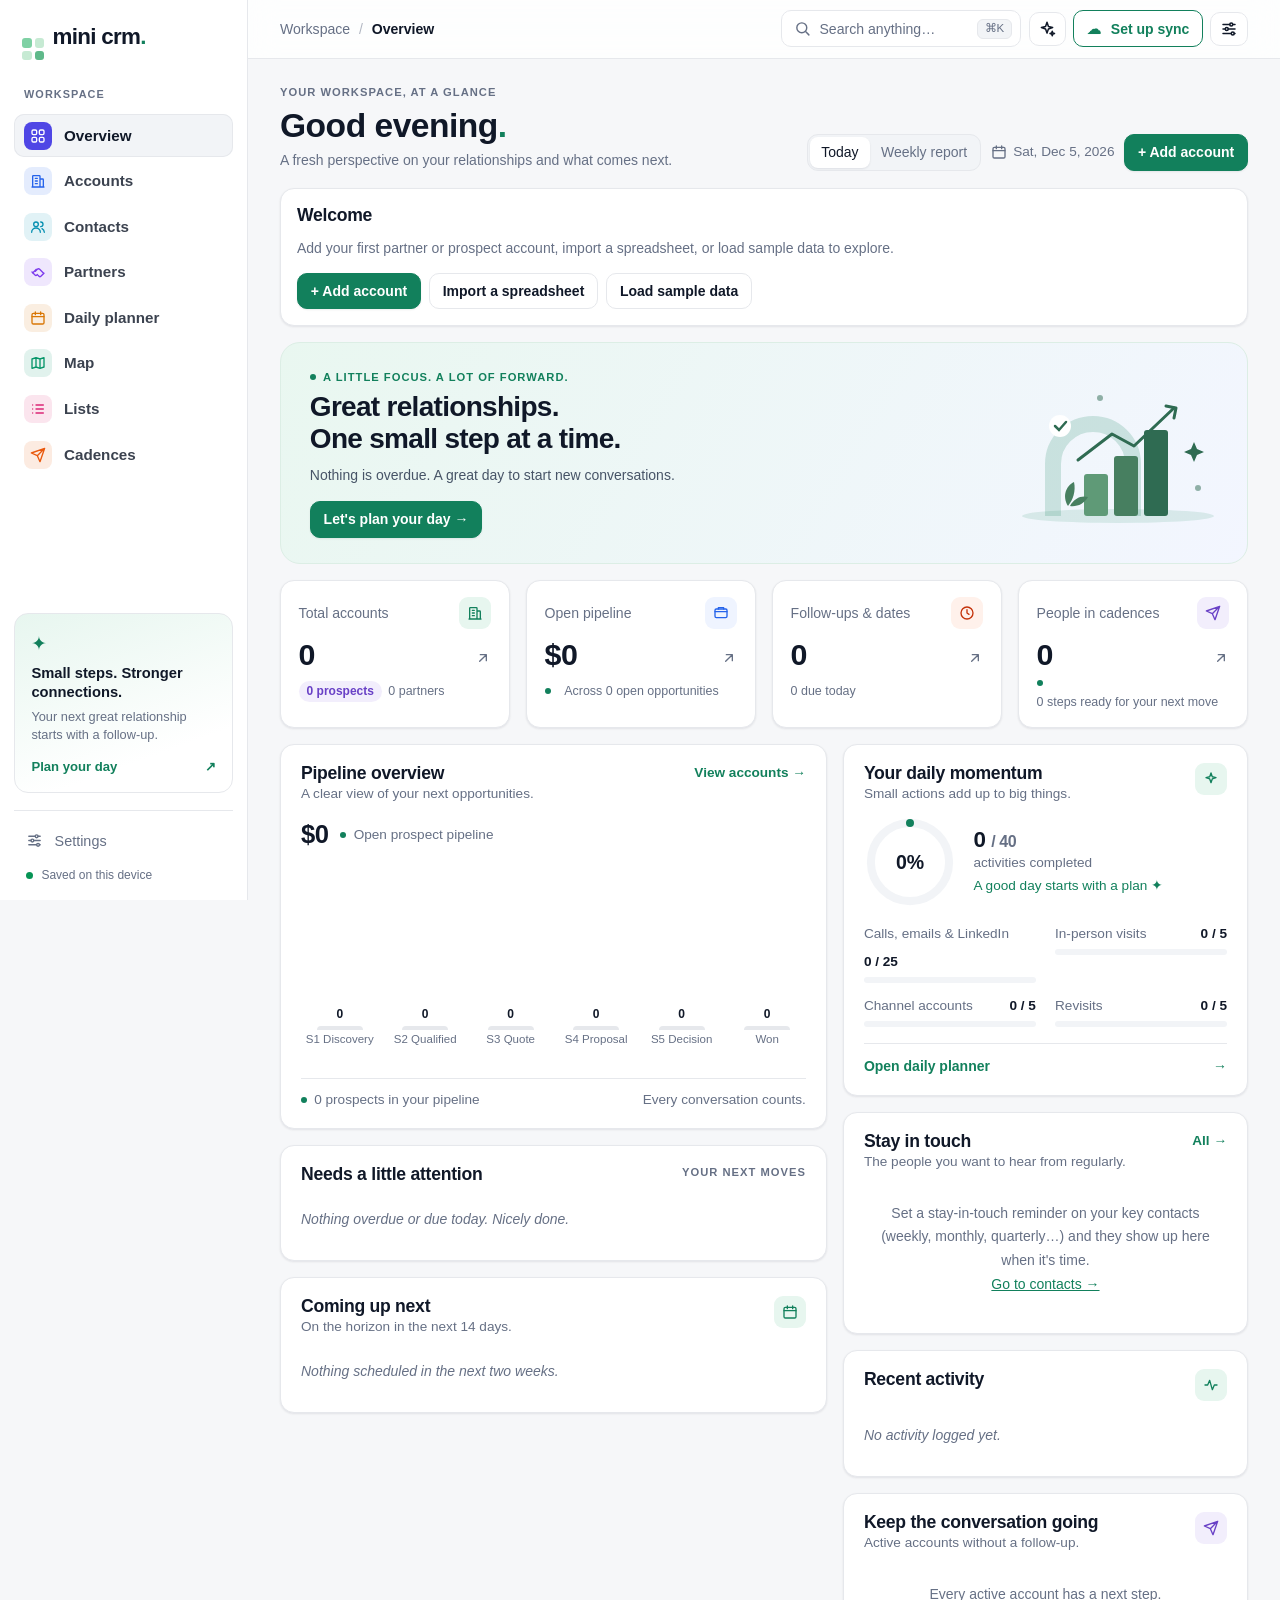
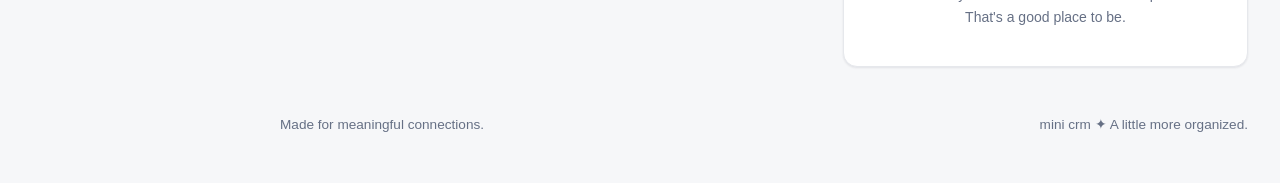
==== commit 15aa8c7d: "Light, modern theme: cool grey background, light sidebar, colored section icons - Cool light-grey ba" ====
--- a/index.html
+++ b/index.html
@@ -3,8 +3,8 @@
 <head>
   <meta charset="utf-8">
   <meta name="viewport" content="width=device-width, initial-scale=1, viewport-fit=cover">
-  <meta name="theme-color" content="#f4f6f2" media="(prefers-color-scheme: light)">
-  <meta name="theme-color" content="#111714" media="(prefers-color-scheme: dark)">
+  <meta name="theme-color" content="#f6f7f9" media="(prefers-color-scheme: light)">
+  <meta name="theme-color" content="#0c0e12" media="(prefers-color-scheme: dark)">
   <meta name="apple-mobile-web-app-capable" content="yes">
   <meta name="mobile-web-app-capable" content="yes">
   <meta name="apple-mobile-web-app-status-bar-style" content="default">
--- a/styles.css
+++ b/styles.css
@@ -1394,3 +1394,130 @@
   .cr-tr > :first-child { grid-column: 1 / -1; }
   .cr-th { display: none; }
 }
+
+/* ================= Theme v3: light, modern, sleek ================= */
+:root {
+  --bg: #f6f7f9;
+  --surface: #ffffff;
+  --surface-2: #f2f4f7;
+  --border: #e6e8ec;
+  --text: #101828;
+  --muted: #667085;
+  --accent: #12805c;
+  --accent-soft: #e7f6ef;
+  --on-accent: #ffffff;
+  --partner: #12805c;
+  --partner-soft: #e3f5ec;
+  --prospect: #6941c6;
+  --prospect-soft: #f2eefc;
+  --danger: #d92d20;
+  --danger-soft: #fef0ee;
+  --warn: #b54708;
+  --warn-soft: #fef4e6;
+  --peach: #c4320a;
+  --peach-soft: #fff1eb;
+  --ok: #079455;
+  --sidebar: #ffffff;
+  --radius: 14px;
+  --shadow: 0 1px 2px rgba(16, 24, 40, .05), 0 1px 3px rgba(16, 24, 40, .04);
+  --shadow-hover: 0 4px 12px rgba(16, 24, 40, .08), 0 1px 3px rgba(16, 24, 40, .05);
+  --nav-overview: #4f46e5; --nav-accounts: #2563eb; --nav-contacts: #0891b2; --nav-partners: #7c3aed;
+  --nav-planner: #d97706; --nav-map: #059669; --nav-lists: #db2777; --nav-cadences: #ea580c;
+}
+@media (prefers-color-scheme: dark) {
+  :root {
+    --bg: #0c0e12;
+    --surface: #15181e;
+    --surface-2: #1c2028;
+    --border: #262b35;
+    --text: #eceff3;
+    --muted: #98a1b0;
+    --accent: #3ccb8f;
+    --accent-soft: #12291f;
+    --on-accent: #06150e;
+    --partner: #3ccb8f;
+    --partner-soft: #12291f;
+    --prospect: #a48afb;
+    --prospect-soft: #241c3d;
+    --danger: #f97066;
+    --danger-soft: #3b1a17;
+    --warn: #fdb022;
+    --warn-soft: #33240a;
+    --peach: #fb8c5f;
+    --peach-soft: #36200f;
+    --ok: #3ccb8f;
+    --sidebar: #111419;
+    --shadow: none;
+    --shadow-hover: 0 0 0 1px #313744;
+    --nav-overview: #818cf8; --nav-accounts: #60a5fa; --nav-contacts: #22d3ee; --nav-partners: #a78bfa;
+    --nav-planner: #fbbf24; --nav-map: #34d399; --nav-lists: #f472b6; --nav-cadences: #fb923c;
+  }
+}
+
+/* surfaces */
+.card { border: 1px solid var(--border); box-shadow: var(--shadow); }
+.kpi-card, .pt-card, .acard { transition: box-shadow .15s ease, border-color .15s ease, transform .15s ease; }
+a.kpi-card:hover, .pt-card:hover, .acard:hover { box-shadow: var(--shadow-hover); transform: translateY(-1px); }
+.topbar { background: color-mix(in srgb, var(--surface) 80%, transparent); backdrop-filter: saturate(1.4) blur(14px); -webkit-backdrop-filter: saturate(1.4) blur(14px); }
+input, select, textarea { border-color: var(--border); }
+input:focus, select:focus, textarea:focus { outline: none; border-color: var(--accent); box-shadow: 0 0 0 3px color-mix(in srgb, var(--accent) 18%, transparent); }
+.btn { box-shadow: 0 1px 2px rgba(16, 24, 40, .08); }
+.btn.ghost { box-shadow: none; color: var(--text); }
+.btn.ghost:hover { background: var(--surface-2); border-color: var(--border); }
+.brand-dot { color: var(--accent); }
+
+/* colored icons: each section keeps its own hue */
+.tabs a[data-view=dashboard] { --hue: var(--nav-overview); }
+.tabs a[data-view=accounts] { --hue: var(--nav-accounts); }
+.tabs a[data-view=contacts] { --hue: var(--nav-contacts); }
+.tabs a[data-view=partners] { --hue: var(--nav-partners); }
+.tabs a[data-view=planner] { --hue: var(--nav-planner); }
+.tabs a[data-view=map] { --hue: var(--nav-map); }
+.tabs a[data-view=lists] { --hue: var(--nav-lists); }
+.tabs a[data-view=cadences] { --hue: var(--nav-cadences); }
+.tabs a .ic { color: var(--hue, currentColor); }
+
+/* desktop: light sidebar */
+@media (min-width: 1000px) {
+  .sidebar { background: var(--sidebar); color: var(--text); border-right: 1px solid var(--border); }
+  .side-brand { color: var(--text); }
+  .side-label { color: var(--muted); }
+  .sidebar .tabs a { color: color-mix(in srgb, var(--text) 82%, transparent); font-weight: 550; padding: .45rem .6rem; }
+  .sidebar .tabs a .ic { width: 28px; height: 28px; padding: 6px; border-radius: 8px; background: color-mix(in srgb, var(--hue) 12%, transparent); }
+  .sidebar .tabs a:hover { background: var(--surface-2); color: var(--text); }
+  .sidebar .tabs a.active { background: var(--surface-2); color: var(--text); font-weight: 650; box-shadow: inset 0 0 0 1px var(--border); }
+  .sidebar .tabs a.active .ic { background: var(--hue); color: #fff; }
+  .nav-count { background: var(--surface-2); color: var(--muted); }
+  .nav-count.due { background: var(--warn-soft); color: var(--warn); }
+  .tabs a.active .nav-count { background: var(--surface); color: var(--muted); }
+  .tabs a.active .nav-count.due { background: var(--warn-soft); color: var(--warn); }
+  .side-promo { border: 1px solid var(--border); background: linear-gradient(160deg, var(--accent-soft), var(--surface) 75%); }
+  .side-promo-ic { color: var(--accent); }
+  .side-promo strong { color: var(--text); }
+  .side-promo p { color: var(--muted); }
+  .side-promo a { color: var(--accent); }
+  .side-foot { border-top: 1px solid var(--border); }
+  .side-link { color: var(--muted); }
+  .side-link:hover { background: var(--surface-2); color: var(--text); }
+  .side-status { color: var(--muted); }
+  .side-status i { background: var(--ok); }
+}
+/* phones: colored icons in the tab bar, soft pill for the active tab */
+@media (max-width: 999px) {
+  .tabs a.active, .tabs a.alt-active { background: color-mix(in srgb, var(--hue) 12%, transparent); color: var(--text); }
+}
+
+/* hero and tints */
+.hero { background: linear-gradient(120deg, #e9f7f0 0%, #f3f6ff 100%); border-color: #dceee5; color: var(--accent); }
+.hero h2 { color: var(--text); }
+.hero p { color: #475467; }
+.hero .eyebrow { color: var(--accent); }
+.hero-btn { background: var(--accent); border-color: var(--accent); color: var(--on-accent); }
+.kpi-icon.blue { background: #eff4ff; color: #2563eb; }
+@media (prefers-color-scheme: dark) {
+  .hero { background: linear-gradient(120deg, #10231b 0%, #161a26 100%); border-color: #22332b; }
+  .hero h2 { color: var(--text); }
+  .hero p { color: #b4bcc8; }
+  .hero-btn { background: var(--accent); border-color: var(--accent); color: var(--on-accent); }
+  .kpi-icon.blue { background: #172238; color: #60a5fa; }
+}
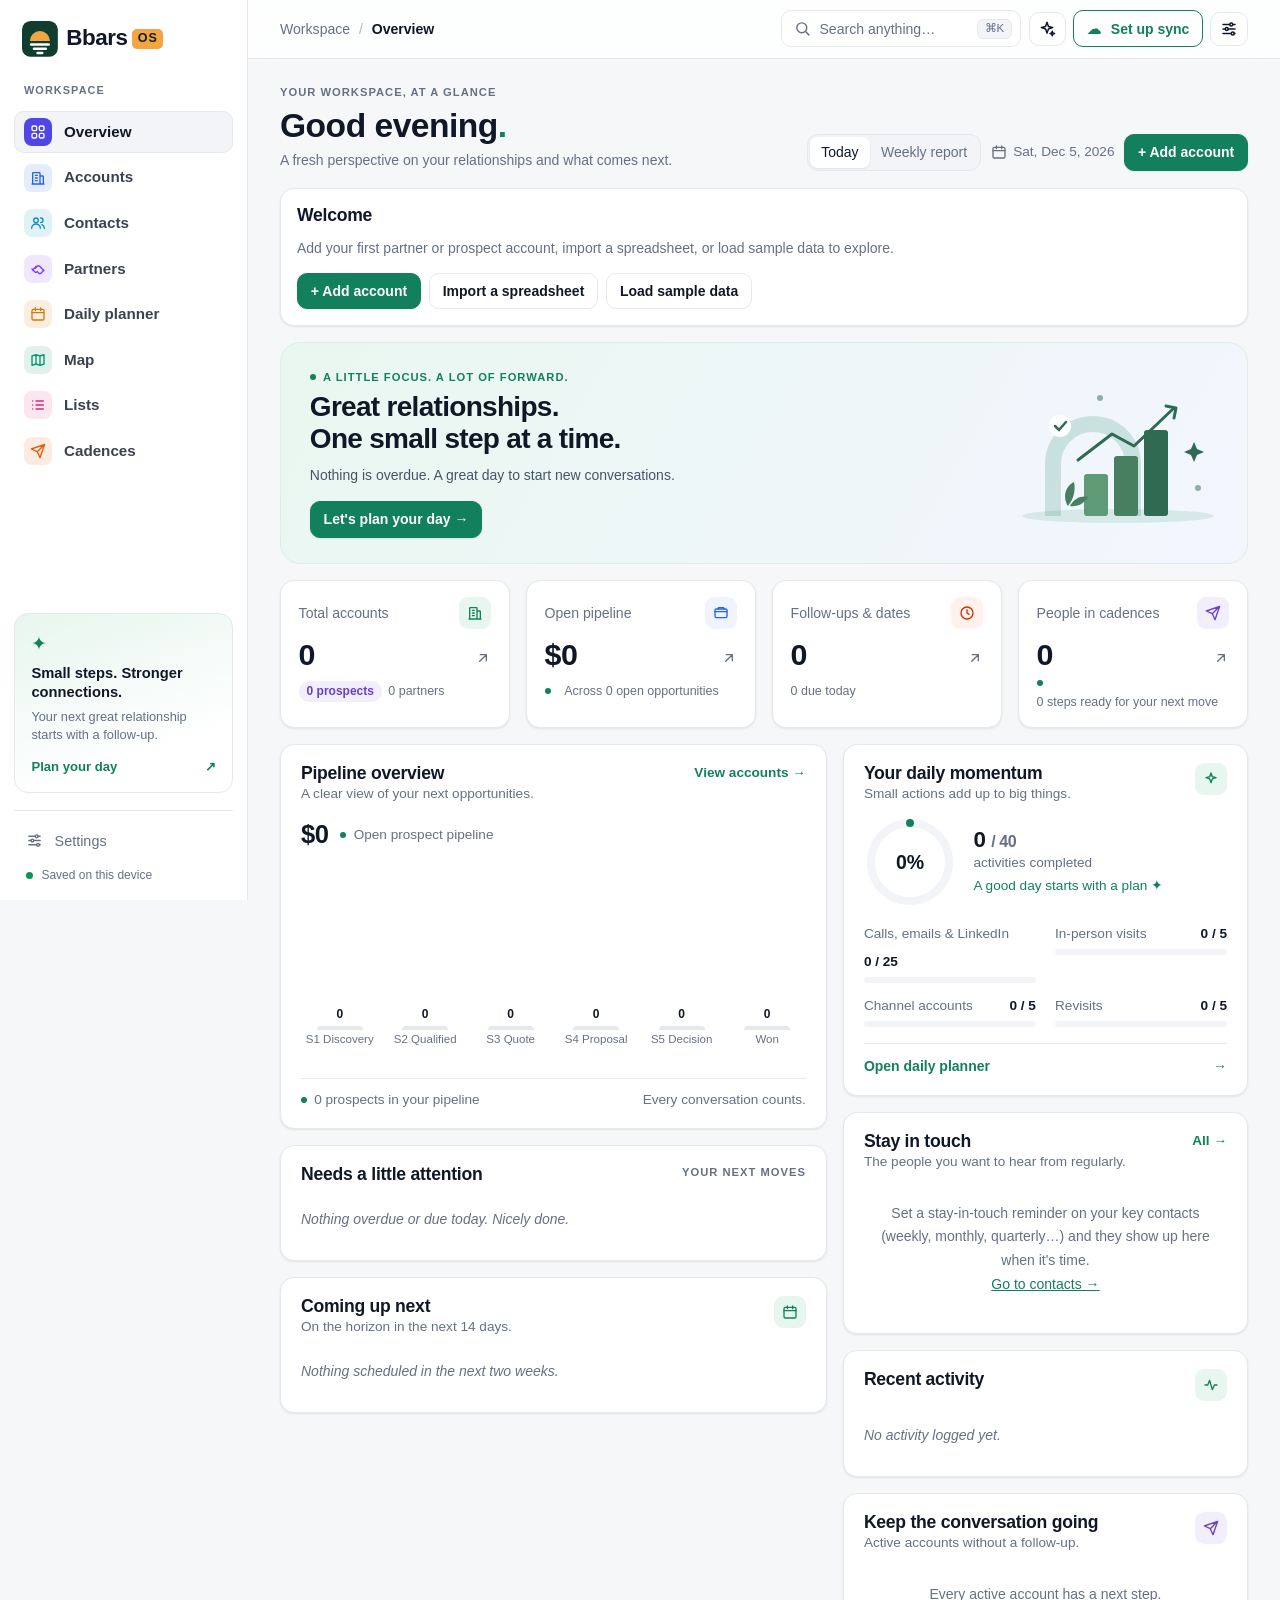
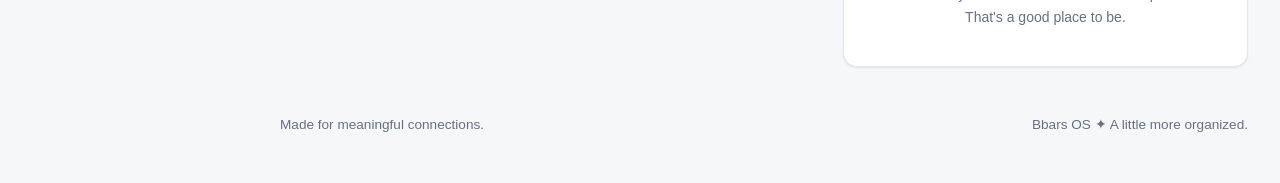
==== commit 474e4bb8: "Rebrand to Bbars OS with the sunset pipeline logo - Header and sidebar: sunset mark, Bbars wordmark " ====
--- a/index.html
+++ b/index.html
@@ -8,16 +8,16 @@
   <meta name="apple-mobile-web-app-capable" content="yes">
   <meta name="mobile-web-app-capable" content="yes">
   <meta name="apple-mobile-web-app-status-bar-style" content="default">
-  <meta name="apple-mobile-web-app-title" content="Mini CRM">
+  <meta name="apple-mobile-web-app-title" content="Bbars OS">
   <link rel="manifest" href="manifest.webmanifest">
   <link rel="icon" href="icons/icon.svg" type="image/svg+xml">
   <link rel="apple-touch-icon" href="icons/apple-touch-icon.png">
-  <title>Mini CRM</title>
+  <title>Bbars OS</title>
   <link rel="stylesheet" href="styles.css">
 </head>
 <body>
   <aside class="sidebar" aria-label="Main navigation">
-    <a class="brand side-brand" href="#dashboard"><span class="logo-mark" aria-hidden="true"><i></i><i></i><i></i><i></i></span>mini crm<span class="brand-dot">.</span></a>
+    <a class="brand side-brand" href="#dashboard" aria-label="Bbars OS, go to overview"><svg class="logo-svg" viewBox="0 0 100 100" aria-hidden="true"><rect width="100" height="100" rx="24" fill="#0F3D2E"/><path d="M22 56 A28 28 0 0 1 78 56 Z" fill="#F2A541"/><rect x="22" y="62" width="56" height="7" rx="3.5" fill="#fff"/><rect x="30" y="74" width="40" height="7" rx="3.5" fill="#fff"/><rect x="40" y="86" width="20" height="7" rx="3.5" fill="#fff"/></svg><span class="brand-name">Bbars</span><span class="os-badge">OS</span></a>
     <div class="side-label">Workspace</div>
     <nav class="tabs" id="tabs">
       <a href="#dashboard" data-view="dashboard"><svg class="ic" viewBox="0 0 24 24" aria-hidden="true"><rect x="3" y="3" width="7" height="7" rx="2"/><rect x="14" y="3" width="7" height="7" rx="2"/><rect x="3" y="14" width="7" height="7" rx="2"/><rect x="14" y="14" width="7" height="7" rx="2"/></svg><span>Overview</span></a>
@@ -42,7 +42,7 @@
   </aside>
 
   <header class="topbar">
-    <a class="brand top-brand" href="#dashboard"><span class="logo-mark" aria-hidden="true"><i></i><i></i><i></i><i></i></span>mini crm<span class="brand-dot">.</span></a>
+    <a class="brand top-brand" href="#dashboard" aria-label="Bbars OS, go to overview"><svg class="logo-svg" viewBox="0 0 100 100" aria-hidden="true"><rect width="100" height="100" rx="24" fill="#0F3D2E"/><path d="M22 56 A28 28 0 0 1 78 56 Z" fill="#F2A541"/><rect x="22" y="62" width="56" height="7" rx="3.5" fill="#fff"/><rect x="30" y="74" width="40" height="7" rx="3.5" fill="#fff"/><rect x="40" y="86" width="20" height="7" rx="3.5" fill="#fff"/></svg><span class="brand-name">Bbars</span><span class="os-badge">OS</span></a>
     <div class="crumbs"><span>Workspace</span><span class="sep">/</span><strong id="crumb-page">Overview</strong></div>
     <div class="topbar-actions">
       <button class="search-box" id="btn-search" type="button" title="Search (press /)" aria-label="Search"><svg class="ic" viewBox="0 0 24 24" aria-hidden="true"><circle cx="11" cy="11" r="7"/><path d="M21 21l-4.3-4.3"/></svg><span class="sb-text">Search anything…</span><kbd class="sb-kbd">⌘K</kbd></button>
--- a/styles.css
+++ b/styles.css
@@ -942,12 +942,9 @@
 .count-badge { display: inline-grid; place-items: center; min-width: 20px; height: 20px; padding: 0 .35rem; border-radius: 6px; background: var(--warn-soft); color: var(--warn); font-size: .72rem; font-weight: 700; vertical-align: 2px; }
 
 /* ----- logo ----- */
-.logo-mark { display: inline-grid; grid-template-columns: 1fr 1fr; gap: 3px; width: 22px; height: 22px; margin-right: .5rem; vertical-align: -4px; }
-.logo-mark i { border-radius: 3px; background: #7fd1a4; }
-.logo-mark i:nth-child(2) { background: #c6ead3; }
-.logo-mark i:nth-child(3) { background: #c6ead3; }
-.logo-mark i:nth-child(4) { background: #5fb98a; }
-.brand { text-decoration: none; color: inherit; font-weight: 800; letter-spacing: -0.03em; }
+.logo-svg { display: block; flex: none; width: 1.6em; height: 1.6em; margin-right: .5rem; }
+.brand { display: inline-flex; align-items: center; min-width: 0; text-decoration: none; color: inherit; font-weight: 800; letter-spacing: -0.02em; white-space: nowrap; }
+.os-badge { margin-left: .4em; padding: .3em .42em; border-radius: .4em; background: #F2A541; color: #14201B; font-size: .56em; font-weight: 800; letter-spacing: .08em; line-height: 1; }
 
 /* ----- top header ----- */
 .topbar { background: color-mix(in srgb, var(--surface) 92%, transparent); backdrop-filter: blur(10px); border-bottom: 1px solid var(--border); }
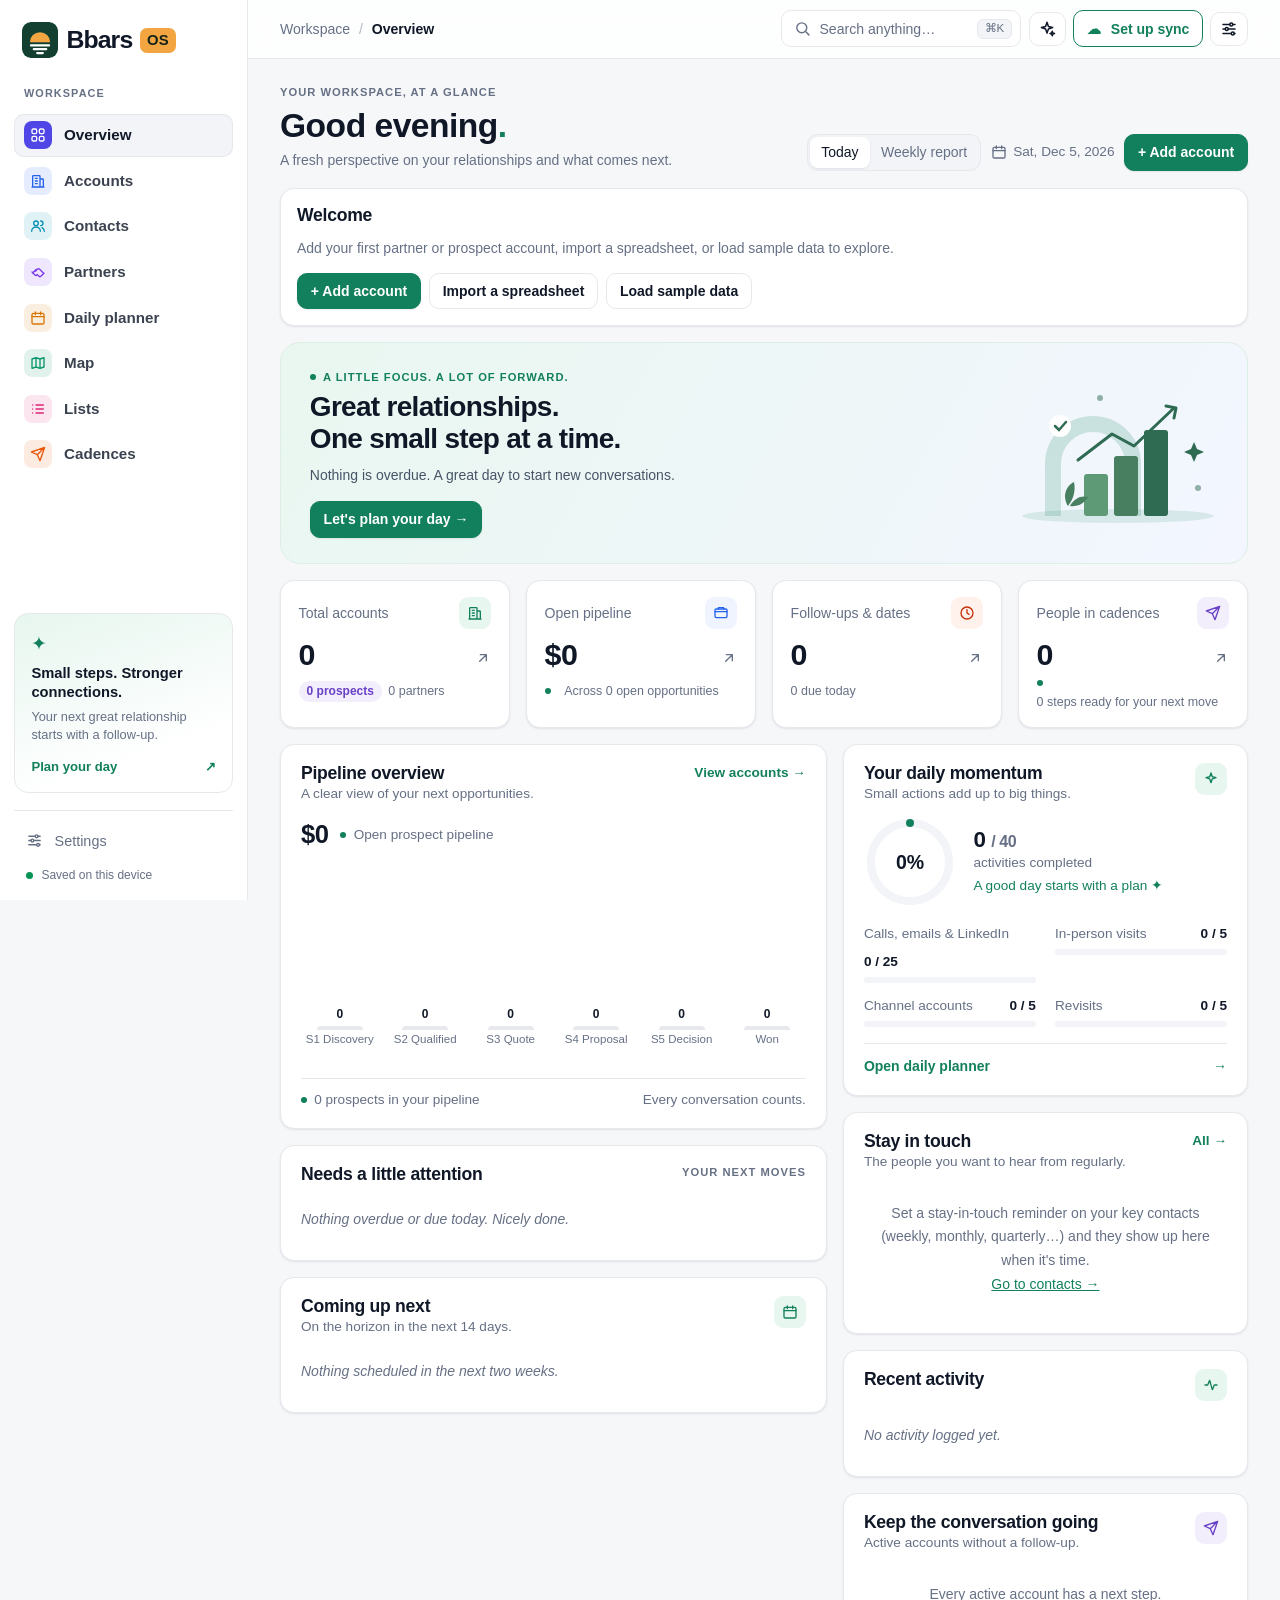
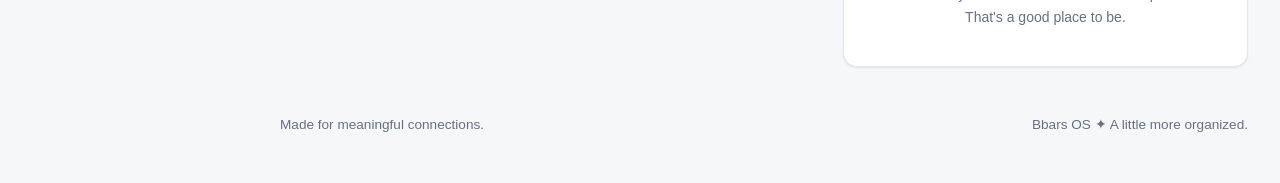
==== commit 4ef02aac: "Brand: Bbars OS logo, name and app icons - Sidebar and phone header show the Bbars OS mark (green ti" ====
--- a/index.html
+++ b/index.html
@@ -16,8 +16,9 @@
   <link rel="stylesheet" href="styles.css">
 </head>
 <body>
+  <svg width="0" height="0" style="position:absolute" aria-hidden="true"><symbol id="bb-mark" viewBox="0 0 64 64"><rect width="64" height="64" rx="14" fill="#123f2f"/><path d="M14 36a18 18 0 0 1 36 0z" fill="#f2a541"/><rect x="14" y="39.6" width="36" height="4" rx="2" fill="#fff"/><rect x="19" y="46.4" width="26" height="4" rx="2" fill="#fff"/><rect x="25" y="53.2" width="14" height="4" rx="2" fill="#fff"/></symbol></svg>
   <aside class="sidebar" aria-label="Main navigation">
-    <a class="brand side-brand" href="#dashboard" aria-label="Bbars OS, go to overview"><svg class="logo-svg" viewBox="0 0 100 100" aria-hidden="true"><rect width="100" height="100" rx="24" fill="#0F3D2E"/><path d="M22 56 A28 28 0 0 1 78 56 Z" fill="#F2A541"/><rect x="22" y="62" width="56" height="7" rx="3.5" fill="#fff"/><rect x="30" y="74" width="40" height="7" rx="3.5" fill="#fff"/><rect x="40" y="86" width="20" height="7" rx="3.5" fill="#fff"/></svg><span class="brand-name">Bbars</span><span class="os-badge">OS</span></a>
+    <a class="brand side-brand" href="#dashboard" aria-label="Bbars OS home"><svg class="brand-mark" viewBox="0 0 64 64" aria-hidden="true"><use href="#bb-mark"/></svg><span class="brand-word">Bbars</span><span class="brand-os">OS</span></a>
     <div class="side-label">Workspace</div>
     <nav class="tabs" id="tabs">
       <a href="#dashboard" data-view="dashboard"><svg class="ic" viewBox="0 0 24 24" aria-hidden="true"><rect x="3" y="3" width="7" height="7" rx="2"/><rect x="14" y="3" width="7" height="7" rx="2"/><rect x="3" y="14" width="7" height="7" rx="2"/><rect x="14" y="14" width="7" height="7" rx="2"/></svg><span>Overview</span></a>
@@ -42,7 +43,7 @@
   </aside>
 
   <header class="topbar">
-    <a class="brand top-brand" href="#dashboard" aria-label="Bbars OS, go to overview"><svg class="logo-svg" viewBox="0 0 100 100" aria-hidden="true"><rect width="100" height="100" rx="24" fill="#0F3D2E"/><path d="M22 56 A28 28 0 0 1 78 56 Z" fill="#F2A541"/><rect x="22" y="62" width="56" height="7" rx="3.5" fill="#fff"/><rect x="30" y="74" width="40" height="7" rx="3.5" fill="#fff"/><rect x="40" y="86" width="20" height="7" rx="3.5" fill="#fff"/></svg><span class="brand-name">Bbars</span><span class="os-badge">OS</span></a>
+    <a class="brand top-brand" href="#dashboard" aria-label="Bbars OS home"><svg class="brand-mark" viewBox="0 0 64 64" aria-hidden="true"><use href="#bb-mark"/></svg><span class="brand-word">Bbars</span><span class="brand-os">OS</span></a>
     <div class="crumbs"><span>Workspace</span><span class="sep">/</span><strong id="crumb-page">Overview</strong></div>
     <div class="topbar-actions">
       <button class="search-box" id="btn-search" type="button" title="Search (press /)" aria-label="Search"><svg class="ic" viewBox="0 0 24 24" aria-hidden="true"><circle cx="11" cy="11" r="7"/><path d="M21 21l-4.3-4.3"/></svg><span class="sb-text">Search anything…</span><kbd class="sb-kbd">⌘K</kbd></button>
--- a/styles.css
+++ b/styles.css
@@ -942,9 +942,12 @@
 .count-badge { display: inline-grid; place-items: center; min-width: 20px; height: 20px; padding: 0 .35rem; border-radius: 6px; background: var(--warn-soft); color: var(--warn); font-size: .72rem; font-weight: 700; vertical-align: 2px; }
 
 /* ----- logo ----- */
-.logo-svg { display: block; flex: none; width: 1.6em; height: 1.6em; margin-right: .5rem; }
-.brand { display: inline-flex; align-items: center; min-width: 0; text-decoration: none; color: inherit; font-weight: 800; letter-spacing: -0.02em; white-space: nowrap; }
-.os-badge { margin-left: .4em; padding: .3em .42em; border-radius: .4em; background: #F2A541; color: #14201B; font-size: .56em; font-weight: 800; letter-spacing: .08em; line-height: 1; }
+.logo-mark { display: inline-grid; grid-template-columns: 1fr 1fr; gap: 3px; width: 22px; height: 22px; margin-right: .5rem; vertical-align: -4px; }
+.logo-mark i { border-radius: 3px; background: #7fd1a4; }
+.logo-mark i:nth-child(2) { background: #c6ead3; }
+.logo-mark i:nth-child(3) { background: #c6ead3; }
+.logo-mark i:nth-child(4) { background: #5fb98a; }
+.brand { text-decoration: none; color: inherit; font-weight: 800; letter-spacing: -0.03em; }
 
 /* ----- top header ----- */
 .topbar { background: color-mix(in srgb, var(--surface) 92%, transparent); backdrop-filter: blur(10px); border-bottom: 1px solid var(--border); }
@@ -1518,3 +1521,21 @@
   .hero-btn { background: var(--accent); border-color: var(--accent); color: var(--on-accent); }
   .kpi-icon.blue { background: #172238; color: #60a5fa; }
 }
+
+/* ----- Bbars OS logo ----- */
+.brand { display: inline-flex; align-items: center; gap: .55rem; color: var(--text); text-decoration: none; }
+.brand-mark { width: 32px; height: 32px; flex: 0 0 auto; border-radius: 8px; }
+.brand-word { font-weight: 800; letter-spacing: -0.035em; line-height: 1; }
+.brand-os {
+  display: inline-grid; place-items: center; font-size: .6em; font-weight: 800; letter-spacing: .02em; line-height: 1;
+  padding: .32em .5em; border-radius: 7px; background: #f2a541; color: #13221b; margin-left: -.1rem;
+}
+@media (min-width: 1000px) {
+  .side-brand { font-size: 1.55rem; padding: .1rem .45rem 1rem; color: var(--text); }
+  .side-brand .brand-mark { width: 36px; height: 36px; border-radius: 9px; }
+}
+@media (max-width: 999px) {
+  .top-brand { font-size: 1.25rem; }
+  .top-brand .brand-mark { width: 30px; height: 30px; }
+}
+@media (min-width: 1000px) { .top-brand { display: none; } }
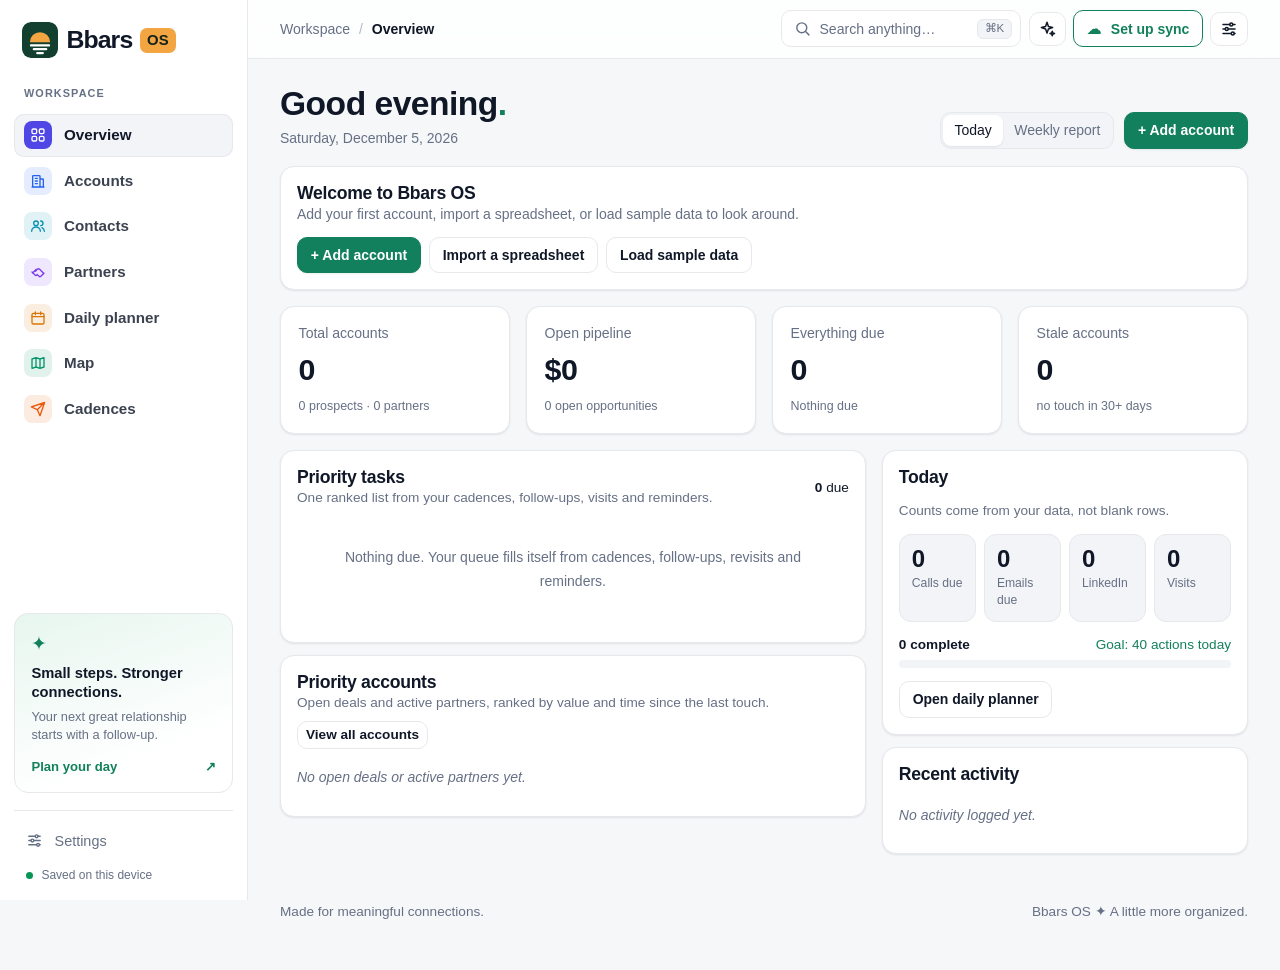
==== commit e31a3fb1: "Accounts: pick columns, staleness, inline edit, saved views, bulk actions - Accounts table with a co" ====
--- a/index.html
+++ b/index.html
@@ -27,7 +27,6 @@
       <a href="#partners" data-view="partners" class="nav-desktop"><svg class="ic" viewBox="0 0 24 24" aria-hidden="true"><path d="M8 11l3-3a2.5 2.5 0 0 1 3.5 0L20 13.5M4 13.5L9.5 8M3 12l4.5 4.5a2 2 0 0 0 2.8 0l.7-.7M12 17l1.5 1.5a2 2 0 0 0 2.8 0L21 13.8"/></svg><span>Partners</span></a>
       <a href="#planner" data-view="planner"><svg class="ic" viewBox="0 0 24 24" aria-hidden="true"><rect x="3" y="5" width="18" height="16" rx="2"/><path d="M8 3v4M16 3v4M3 10h18"/></svg><span class="t-full">Daily planner</span><span class="t-short">Planner</span></a>
       <a href="#map" data-view="map"><svg class="ic" viewBox="0 0 24 24" aria-hidden="true"><path d="M9 4L3 6v14l6-2 6 2 6-2V4l-6 2-6-2zM9 4v14M15 6v14"/></svg><span>Map</span></a>
-      <a href="#lists" data-view="lists"><svg class="ic" viewBox="0 0 24 24" aria-hidden="true"><path d="M9 6h11M9 12h11M9 18h11M4 6h.01M4 12h.01M4 18h.01"/></svg><span>Lists</span></a>
       <a href="#cadences" data-view="cadences"><svg class="ic" viewBox="0 0 24 24" aria-hidden="true"><path d="M22 2L11 13M22 2l-7 20-4-9-9-4z"/></svg><span>Cadences</span><span class="nav-count due" id="nc-cadences"></span></a>
     </nav>
     <div class="side-promo">
--- a/styles.css
+++ b/styles.css
@@ -1539,3 +1539,384 @@
   .top-brand .brand-mark { width: 30px; height: 30px; }
 }
 @media (min-width: 1000px) { .top-brand { display: none; } }
+
+/* ----- Calendar: day and work week ----- */
+.cal { display: flex; flex-direction: column; font-size: .85rem; }
+.cal-row { display: grid; grid-template-columns: 62px repeat(var(--days), minmax(0, 1fr)); }
+.cal-headrow { position: sticky; top: 0; z-index: 4; background: var(--surface); border-bottom: 1px solid var(--border); }
+.cal-dayhead { border: 0; background: none; font: inherit; color: var(--muted); padding: .45rem .25rem .55rem; display: flex; flex-direction: column; align-items: center; gap: .15rem; cursor: pointer; border-radius: 10px; }
+.cal-dayhead:hover { background: var(--surface-2); }
+.cal-dayhead span { font-size: .72rem; text-transform: uppercase; letter-spacing: .06em; font-weight: 650; }
+.cal-dayhead b { font-size: 1.25rem; font-weight: 700; color: var(--text); width: 2.1rem; height: 2.1rem; display: grid; place-items: center; border-radius: 50%; }
+.cal-dayhead.is-today span { color: var(--accent); }
+.cal-dayhead.is-today b { background: var(--accent); color: var(--on-accent); }
+.cal-duerow { border-bottom: 1px solid var(--border); }
+.cal-duecell { padding: .35rem .3rem; min-width: 0; border-left: 1px solid var(--border); }
+.cal-day .cal-duecell { border-left: 0; }
+.cal-due summary {
+  list-style: none; cursor: pointer; display: inline-flex; align-items: center; gap: .45rem; font-weight: 650; font-size: .82rem;
+  padding: .32rem .7rem; border-radius: 8px; border: 1px solid color-mix(in srgb, var(--prospect) 40%, transparent);
+  background: color-mix(in srgb, var(--prospect) 10%, var(--surface)); color: var(--text); width: 100%;
+}
+.cal-due summary::-webkit-details-marker { display: none; }
+.cal-due summary::after { content: "▾"; margin-left: auto; color: var(--muted); }
+.cal-due[open] summary::after { content: "▴"; }
+.cal-due-ic { color: var(--prospect); }
+.cal-due-list { display: flex; flex-direction: column; gap: .3rem; margin-top: .35rem; }
+.cal-chip { display: flex; align-items: center; gap: .45rem; padding: .3rem .5rem; border-radius: 7px; cursor: pointer;
+  background: color-mix(in srgb, var(--c) 10%, var(--surface)); border-left: 3px solid var(--c); }
+.cal-chip.done .grow { text-decoration: line-through; color: var(--muted); }
+.cal-chip input, .cal-ev input { width: auto; margin: 0; flex: 0 0 auto; accent-color: var(--c); }
+.cal-due-week { display: block; font-size: .74rem; font-weight: 600; color: var(--prospect); text-decoration: none; padding: .25rem .45rem; border-radius: 7px;
+  background: color-mix(in srgb, var(--prospect) 9%, var(--surface)); white-space: nowrap; overflow: hidden; text-overflow: ellipsis; }
+.cal-due-week.empty { background: none; }
+.cal-body { position: relative; }
+.cal-times { position: relative; }
+.cal-time { height: var(--hpx); position: relative; }
+.cal-time span { position: absolute; top: -.55em; right: .55rem; font-size: .72rem; color: var(--muted); white-space: nowrap; }
+.cal-time:first-child span { top: .15rem; }
+.cal-col { position: relative; border-left: 1px solid var(--border); min-width: 0; }
+.cal-col.is-today { background: color-mix(in srgb, var(--accent) 3%, transparent); }
+.cal-slot { height: calc(var(--hpx) / 2); border-top: 1px solid var(--border); cursor: pointer; }
+.cal-slot.half { border-top: 1px dashed color-mix(in srgb, var(--border) 60%, transparent); }
+.cal-slot:hover { background: color-mix(in srgb, var(--accent) 7%, transparent); }
+.cal-ev {
+  position: absolute; z-index: 2; display: flex; gap: .4rem; align-items: flex-start; overflow: hidden; cursor: pointer;
+  padding: .3rem .45rem; border-radius: 7px; font-size: .8rem; line-height: 1.25;
+  background: color-mix(in srgb, var(--c) 15%, var(--surface)); border: 1px solid color-mix(in srgb, var(--c) 35%, transparent); border-left: 3px solid var(--c);
+  transition: box-shadow .12s ease;
+}
+.cal-ev:hover { box-shadow: var(--shadow-hover, 0 2px 8px rgba(0, 0, 0, .1)); z-index: 3; }
+.cal-ev-body { min-width: 0; }
+.cal-ev-title { font-weight: 650; color: var(--text); overflow: hidden; text-overflow: ellipsis; white-space: nowrap; }
+.cal-ev-sub { color: var(--muted); font-size: .74rem; overflow: hidden; text-overflow: ellipsis; white-space: nowrap; }
+.cal-ev:not(.short) .cal-ev-title { white-space: normal; display: -webkit-box; -webkit-line-clamp: 2; -webkit-box-orient: vertical; }
+.cal-ev.short { align-items: center; padding-top: .15rem; padding-bottom: .15rem; }
+.cal-ev.short .cal-ev-sub { display: none; }
+.cal-ev.done { opacity: .55; }
+.cal-ev.done .cal-ev-title { text-decoration: line-through; }
+.cal-now { position: absolute; left: 0; right: 0; height: 2px; background: #e5484d; z-index: 4; pointer-events: none; }
+.cal-now::before { content: ""; position: absolute; left: -5px; top: -4px; width: 10px; height: 10px; border-radius: 50%; background: #e5484d; }
+.cal-legend { display: flex; flex-wrap: wrap; gap: .35rem; align-items: center; margin-bottom: .6rem; }
+.cal-cat { display: inline-flex; align-items: center; gap: .35rem; border: 1px solid var(--border); background: var(--surface); color: var(--text);
+  font: inherit; font-size: .76rem; font-weight: 600; padding: .2rem .55rem; border-radius: 999px; cursor: pointer; }
+.cal-cat i { width: 9px; height: 9px; border-radius: 50%; background: var(--c); }
+.cal-cat.off { opacity: .45; text-decoration: line-through; }
+.cal-legend .btn { margin-left: auto; }
+.cal-card { padding: 1rem 1.1rem; }
+.cal-scroll { overflow-x: auto; }
+.cal-week { min-width: 760px; }
+.cal-week .cal-ev { font-size: .76rem; }
+.cat-dot { display: inline-block; width: 12px; height: 12px; border-radius: 50%; background: var(--c); flex: 0 0 auto; }
+.cat-rows { display: flex; flex-direction: column; gap: .5rem; }
+.cat-row { display: grid; grid-template-columns: 14px minmax(140px, 1fr) auto auto; gap: .6rem; align-items: center; }
+.cat-row input[name^="n_"] { padding: .35rem .5rem; }
+.swatches { display: flex; flex-wrap: wrap; gap: .3rem; }
+.swatch { position: relative; cursor: pointer; }
+.swatch input { position: absolute; opacity: 0; width: 1px; height: 1px; }
+.swatch i { display: block; width: 20px; height: 20px; border-radius: 50%; background: var(--c); box-shadow: inset 0 0 0 2px rgba(255, 255, 255, .35); }
+.swatch input:checked + i { outline: 2px solid var(--text); outline-offset: 2px; }
+.swatch input:focus-visible + i { outline: 2px solid var(--accent); outline-offset: 2px; }
+#tf-cat { flex: 1; min-width: 0; }
+@media (max-width: 760px) {
+  .cat-row { grid-template-columns: 14px minmax(0, 1fr) auto; }
+  .cat-row .swatches { grid-column: 2 / -1; }
+}
+.cat-row { grid-template-columns: 14px minmax(140px, 1fr) 312px 72px; }
+.sched-col .cal-legend { gap: .3rem; }
+.sched-col .cal-cat { font-size: .72rem; padding: .15rem .5rem; }
+.sched-col .cal-legend .btn { margin-left: 0; padding: .15rem .55rem; font-size: .72rem; }
+@media (max-width: 760px) {
+  .cat-row { grid-template-columns: 14px minmax(0, 1fr) auto; }
+  .cat-row .swatches { grid-column: 2 / -1; }
+}
+
+/* ----- Today's queue (planner) ----- */
+.pl2 { display: grid; grid-template-columns: minmax(0, 1.55fr) minmax(360px, 1fr); gap: 1rem; align-items: start; }
+.pl-main, .pl-side { min-width: 0; }
+.q-late { color: var(--danger); font-weight: 600; }
+.q-card { display: flex; flex-direction: column; gap: .8rem; padding: 1.15rem 1.25rem; }
+.q-tabs { display: flex; flex-wrap: wrap; gap: .4rem; }
+.q-tab { border: 1px solid var(--border); background: var(--surface); color: var(--text); font: inherit; font-weight: 600; font-size: .86rem;
+  padding: .4rem .8rem; border-radius: 10px; cursor: pointer; }
+.q-tab b { color: var(--muted); font-weight: 650; margin-left: .2rem; }
+.q-tab:hover { background: var(--surface-2); }
+.q-tab.active { background: var(--accent); border-color: var(--accent); color: var(--on-accent); }
+.q-tab.active b { color: var(--on-accent); opacity: .85; }
+.q-goal { display: flex; flex-direction: column; gap: .35rem; }
+.q-goal .progress { height: 8px; border-radius: 4px; }
+.q-goal .progress > div { background: var(--accent); }
+.q-group { display: flex; flex-direction: column; }
+.q-ghead { display: flex; justify-content: space-between; align-items: center; gap: .5rem; flex-wrap: wrap; padding: .55rem 0 .45rem; border-bottom: 1px solid var(--border);
+  font-size: .74rem; font-weight: 700; letter-spacing: .07em; text-transform: uppercase; }
+.q-bulk { gap: .35rem; text-transform: none; letter-spacing: 0; }
+.q-row { display: grid; grid-template-columns: 18px 30px minmax(0, 1.5fr) minmax(0, 1fr) 118px auto; gap: .7rem; align-items: center; padding: .6rem 0; border-bottom: 1px solid var(--border); }
+.q-row input[type=checkbox] { width: auto; margin: 0; }
+.q-row .st-icon { width: 30px; height: 30px; }
+.q-title { font-weight: 650; overflow: hidden; text-overflow: ellipsis; white-space: nowrap; }
+.q-sub { font-size: .8rem; color: var(--muted); overflow: hidden; text-overflow: ellipsis; white-space: nowrap; }
+.q-acct { min-width: 0; font-size: .86rem; overflow: hidden; text-overflow: ellipsis; white-space: nowrap; }
+.q-acct a { color: var(--text); text-decoration: none; }
+.q-acct a:hover { text-decoration: underline; }
+.q-due { font-size: .82rem; color: var(--muted); }
+.q-due.late { color: var(--danger); font-weight: 650; }
+.q-more { align-self: flex-start; margin-top: .5rem; font-weight: 600; }
+.extra-card { padding: 0; }
+.extra-card > summary { list-style: none; cursor: pointer; display: flex; align-items: baseline; gap: .75rem; flex-wrap: wrap; padding: 1rem 1.25rem; }
+.extra-card > summary::-webkit-details-marker { display: none; }
+.extra-card > summary::after { content: "▸"; margin-left: auto; color: var(--muted); }
+.extra-card[open] > summary::after { content: "▾"; }
+.extra-card .plan-card { border: 0; box-shadow: none; margin: 0; padding: 0 1.25rem 1.1rem; background: none; }
+.stale-list li { padding: .45rem 0; align-items: center; }
+.pill.qp-cad { background: color-mix(in srgb, var(--nav-accounts, #2563eb) 12%, var(--surface)); color: var(--nav-accounts, #2563eb); }
+@media (max-width: 1150px) { .pl2 { grid-template-columns: minmax(0, 1fr); } }
+@media (max-width: 760px) {
+  .q-row { grid-template-columns: 18px 30px minmax(0, 1fr) auto; }
+  .q-row .q-acct { display: none; }
+  .q-row .q-due { grid-column: 3; grid-row: 2; margin-top: -.35rem; }
+  .q-row .btn { grid-row: 1 / span 2; grid-column: 4; }
+}
+
+/* ----- Overview: priority lists and Today card ----- */
+.ov2 { display: grid; grid-template-columns: minmax(0, 1.6fr) minmax(320px, 1fr); gap: 1rem; align-items: start; }
+.pt2 { display: flex; flex-direction: column; }
+.pt2-row { display: grid; grid-template-columns: 30px minmax(0, 1.3fr) minmax(0, 1.4fr) 90px auto; gap: .75rem; align-items: center; padding: .6rem 0; border-top: 1px solid var(--border); }
+.pt2-row .st-icon { width: 30px; height: 30px; }
+.pt2-th, .pa-th { border-top: none; font-size: .7rem; font-weight: 700; letter-spacing: .07em; text-transform: uppercase; color: var(--muted); padding-bottom: .3rem; }
+.pt2-why { font-size: .86rem; color: var(--muted); }
+.pt2-why.q-late { color: var(--danger); font-weight: 500; }
+.pt2-act { min-width: 0; }
+.pa-table { display: flex; flex-direction: column; }
+.pa-row { display: grid; grid-template-columns: minmax(0, 1.4fr) minmax(0, 1fr) 90px 90px minmax(0, 1.3fr) 64px; gap: .7rem; align-items: center; padding: .6rem 0; border-top: 1px solid var(--border); font-size: .9rem; }
+.pa-row .title { color: var(--text); text-decoration: none; font-weight: 650; overflow: hidden; text-overflow: ellipsis; white-space: nowrap; }
+.pa-row .title:hover { text-decoration: underline; }
+.today-card { display: flex; flex-direction: column; gap: .8rem; }
+.today-counts { display: grid; grid-template-columns: repeat(4, minmax(0, 1fr)); gap: .5rem; }
+.today-count { display: flex; flex-direction: column; gap: .15rem; padding: .7rem .75rem; border-radius: 12px; background: var(--surface-2); color: var(--text); text-decoration: none; border: 1px solid var(--border); }
+.today-count:hover { border-color: var(--accent); }
+.today-count b { font-size: 1.5rem; font-weight: 750; letter-spacing: -0.02em; line-height: 1.1; }
+.today-count span { font-size: .76rem; color: var(--muted); }
+@media (max-width: 1100px) { .ov2 { grid-template-columns: minmax(0, 1fr); } }
+@media (max-width: 760px) {
+  .pt2-row { grid-template-columns: 30px minmax(0, 1fr) auto; }
+  .pt2-row .pt2-why { grid-column: 2; grid-row: 2; }
+  .pt2-row > div:nth-child(4) { display: none; }
+  .pt2-row .btn { grid-column: 3; grid-row: 1 / span 2; }
+  .pt2-th { display: none; }
+  .pa-row { grid-template-columns: minmax(0, 1fr) auto auto; }
+  .pa-row > :nth-child(2), .pa-row > :nth-child(5), .pa-th { display: none; }
+  .today-counts { grid-template-columns: repeat(2, minmax(0, 1fr)); }
+}
+.q-card .section-head { flex-wrap: nowrap; align-items: flex-start; }
+.q-card .section-head > .btn { flex: 0 0 auto; }
+.pt2-row.fold .q-title { white-space: normal; }
+@media (max-width: 760px) { .q-card .section-head { flex-wrap: wrap; } }
+
+/* ---------- cadence calendar, timelines, workload, results ---------- */
+.page-head .seg button { white-space: nowrap; }
+.cc-card { padding: 1rem; }
+.cc-bar { display: flex; flex-wrap: wrap; align-items: center; gap: .45rem; margin-bottom: .8rem; }
+.cc-bar h2 { margin: 0 .2rem; font-size: 1.05rem; white-space: nowrap; }
+.cc-legend { display: flex; flex-wrap: wrap; gap: .35rem; margin-left: auto; }
+.cc-leg { display: inline-flex; align-items: center; gap: .35rem; font: inherit; font-size: .78rem; border: 1px solid var(--border); background: var(--surface); color: var(--text); border-radius: 999px; padding: .2rem .6rem; cursor: pointer; }
+.cc-leg i { width: 9px; height: 9px; border-radius: 3px; background: var(--c); }
+.cc-leg.off { opacity: .45; text-decoration: line-through; }
+.cc-grid { display: grid; grid-template-columns: repeat(var(--cols), minmax(0, 1fr)); gap: .5rem; }
+.cc-day { border: 1px solid var(--border); border-radius: 10px; background: var(--surface); min-height: 230px; padding: .5rem; display: flex; flex-direction: column; gap: .4rem; min-width: 0; }
+.cc-grid.month .cc-day { min-height: 112px; padding: .4rem; gap: .3rem; }
+.cc-day.past { background: var(--surface-2); }
+.cc-day.today { border-color: var(--accent); box-shadow: 0 0 0 1px var(--accent); }
+.cc-day.out { opacity: .45; }
+.cc-dhead { display: flex; align-items: center; gap: .35rem; font-size: .78rem; min-height: 1.3rem; }
+.cc-dhead b { font-weight: 700; }
+.cc-dhead span { color: var(--muted); }
+.cc-dhead .cc-dn { margin-left: auto; }
+.cc-day.today .cc-dhead b { color: var(--accent); }
+.cc-dn { font: inherit; font-size: .7rem; font-weight: 700; border: none; border-radius: 999px; padding: .08rem .5rem; background: var(--surface-2); color: var(--muted); cursor: pointer; }
+.cc-day.past .cc-dn { background: var(--surface); }
+.cc-dn:hover { color: var(--text); }
+.cc-dn.over { background: var(--danger-soft); color: var(--danger); }
+.cc-chips { display: flex; flex-direction: column; gap: .3rem; min-width: 0; }
+.cc-chip {
+  display: block; width: 100%; text-align: left; font: inherit; cursor: pointer; min-width: 0; color: var(--text);
+  border: 1px solid color-mix(in srgb, var(--c) 30%, transparent); border-left: 3px solid var(--c);
+  background: color-mix(in srgb, var(--c) 9%, var(--surface)); border-radius: 7px; padding: .3rem .45rem;
+}
+.cc-chip:hover { background: color-mix(in srgb, var(--c) 16%, var(--surface)); }
+.cc-top { display: block; font-size: .78rem; font-weight: 600; white-space: nowrap; overflow: hidden; text-overflow: ellipsis; color: color-mix(in srgb, var(--c) 72%, var(--text)); }
+.cc-sub { display: block; font-size: .72rem; color: var(--muted); white-space: nowrap; overflow: hidden; text-overflow: ellipsis; }
+.cc-chip.st-done { opacity: .5; }
+.cc-chip.st-late { border-color: var(--danger); border-left-color: var(--danger); box-shadow: inset 0 0 0 1px var(--danger); }
+.cc-late { color: var(--danger); font-weight: 700; }
+.cc-top .cc-late { font-size: .66rem; text-transform: uppercase; letter-spacing: .03em; }
+.cc-grid.month .cc-chip { display: flex; align-items: center; gap: .3rem; padding: .14rem .35rem; }
+.cc-grid.month .cc-top { flex: 1; min-width: 0; font-size: .72rem; }
+.cc-n { font-size: .7rem; font-weight: 700; color: var(--muted); }
+.cc-more { font: inherit; font-size: .72rem; color: var(--accent); background: none; border: none; padding: 0; cursor: pointer; text-align: left; }
+.cc-foot { display: flex; justify-content: space-between; flex-wrap: wrap; gap: .5rem; margin-top: .65rem; font-size: .76rem; color: var(--muted); }
+.cc-lower { display: grid; grid-template-columns: minmax(0, 1.2fr) minmax(0, 1fr); gap: 1rem; margin-top: 1rem; align-items: start; }
+@media (max-width: 1150px) { .cc-lower { grid-template-columns: minmax(0, 1fr); } }
+@media (max-width: 760px) {
+  .cc-scroll { overflow-x: auto; margin: 0 -.25rem; padding: 0 .25rem; }
+  .cc-grid.month { min-width: 620px; }
+  .cc-grid.week { grid-template-columns: minmax(0, 1fr); }
+  .cc-grid.week .cc-day { min-height: 0; }
+  .cc-grid.week .cc-day:not(.today) .cc-chips:empty::after { content: 'Nothing scheduled'; font-size: .75rem; color: var(--muted); }
+  .cc-legend { margin-left: 0; }
+}
+.cc-people { display: flex; flex-direction: column; border: 1px solid var(--border); border-radius: 10px; max-height: 50vh; overflow: auto; }
+.cc-person { display: flex; align-items: center; gap: .6rem; width: 100%; text-align: left; font: inherit; color: var(--text); background: var(--surface); border: none; border-bottom: 1px solid var(--border); padding: .5rem .65rem; cursor: pointer; }
+.cc-person:last-child { border-bottom: none; }
+.cc-person:hover { background: var(--surface-2); }
+.cc-person .grow { min-width: 0; overflow: hidden; text-overflow: ellipsis; white-space: nowrap; }
+
+/* timelines */
+.tl-axis, .tl-row { display: grid; grid-template-columns: 200px minmax(0, 1fr); gap: .75rem; align-items: center; }
+.tl-row { padding: .65rem 0; border-top: 1px solid var(--border); }
+.tl-name b { display: block; font-size: .86rem; }
+.tl-name .small { display: block; }
+.tl-warn { display: block; color: var(--warn); font-size: .72rem; margin-top: .15rem; }
+.tl-track { position: relative; height: 46px; }
+.tl-track.tl-ticks { height: 1.2rem; font-size: .7rem; color: var(--muted); }
+.tl-in { position: absolute; top: 0; bottom: 0; left: 16px; right: 16px; }
+.tl-ticks span { position: absolute; top: 0; transform: translateX(-50%); white-space: nowrap; }
+.tl-line { position: absolute; left: -8px; right: -8px; top: 50%; height: 2px; margin-top: -1px; background: color-mix(in srgb, var(--c) 30%, var(--border)); border-radius: 2px; }
+.tl-grp { position: absolute; top: 50%; transform: translate(-50%, -50%); display: flex; gap: 2px; }
+.tl-grp.hi { top: 26%; } .tl-grp.lo { top: 74%; }
+.tl-step {
+  position: relative; display: inline-flex; align-items: center; gap: .18rem; font: inherit; font-size: .7rem; line-height: 1;
+  border: 1px solid color-mix(in srgb, var(--c) 45%, transparent); background: color-mix(in srgb, var(--c) 14%, var(--surface));
+  color: color-mix(in srgb, var(--c) 75%, var(--text)); border-radius: 6px; padding: .28rem .34rem; cursor: grab; touch-action: none; user-select: none;
+}
+.tl-step b { font-weight: 700; }
+.tl-step:hover { background: color-mix(in srgb, var(--c) 22%, var(--surface)); }
+.tl-step.dragging { cursor: grabbing; box-shadow: var(--shadow-hover, var(--shadow)); z-index: 3; }
+.tl-tip { position: absolute; bottom: calc(100% + 4px); left: 50%; transform: translateX(-50%); font-size: .68rem; background: var(--text); color: var(--surface); border-radius: 4px; padding: .12rem .35rem; white-space: nowrap; pointer-events: none; }
+@media (max-width: 700px) {
+  .tl-axis, .tl-row { grid-template-columns: minmax(0, 1fr); gap: .35rem; }
+  .tl-axis > span { display: none; }
+}
+
+/* workload */
+.wl-plot { position: relative; display: flex; align-items: stretch; gap: .35rem; height: 180px; padding-top: 1.2rem; border-bottom: 1px solid var(--border); }
+.wl-area { position: absolute; left: 0; right: 0; bottom: 0; top: 1.2rem; pointer-events: none; }
+.wl-cap { position: absolute; left: 0; right: 0; border-top: 1.5px dashed var(--danger); opacity: .8; }
+.wl-cap span { position: absolute; right: 0; bottom: 2px; font-size: .66rem; color: var(--danger); background: var(--surface); padding: 0 .25rem; border-radius: 4px; }
+.wl-col { flex: 1; display: flex; flex-direction: column; justify-content: flex-end; min-width: 0; }
+.wl-col.wk2, .wl-labels .wk2 { margin-left: .55rem; }
+.wl-num { text-align: center; font-size: .72rem; font-weight: 700; color: var(--muted); line-height: 1.3; }
+.wl-num.over { color: var(--danger); }
+.wl-bar { display: flex; flex-direction: column-reverse; border-radius: 5px 5px 0 0; overflow: hidden; min-height: 0; }
+.wl-bar i { display: block; background: var(--c); }
+.wl-bar i + i { box-shadow: 0 -1px 0 var(--surface); }
+.wl-labels { display: flex; gap: .35rem; margin-top: .3rem; }
+.wl-labels div { flex: 1; text-align: center; font-size: .7rem; color: var(--muted); min-width: 0; }
+.wl-labels span { display: block; font-weight: 600; color: var(--text); }
+.wl-sum { display: flex; align-items: center; justify-content: space-between; gap: .75rem; flex-wrap: wrap; margin-top: .75rem; font-size: .85rem; }
+
+/* results */
+.rs-wrap { overflow-x: auto; }
+.rs-table { width: 100%; border-collapse: collapse; font-size: .85rem; }
+.rs-table th { text-align: left; font-size: .7rem; text-transform: uppercase; letter-spacing: .04em; color: var(--muted); font-weight: 600; padding: .45rem .55rem; border-bottom: 1px solid var(--border); white-space: nowrap; }
+.rs-table td { padding: .55rem; border-bottom: 1px solid var(--border); vertical-align: middle; }
+.rs-table tr:last-child td { border-bottom: none; }
+.rs-table .dot { display: inline-block; width: 9px; height: 9px; border-radius: 50%; background: var(--c); margin-right: .4rem; }
+.rs-rate { display: flex; align-items: center; gap: .5rem; min-width: 130px; }
+.rs-rate .bar { flex: 1; height: 7px; background: var(--surface-2); border-radius: 4px; overflow: hidden; }
+.rs-rate .bar i { display: block; height: 100%; background: var(--c, var(--accent)); border-radius: 4px; }
+.rs-rate b { min-width: 2.6rem; text-align: right; font-size: .8rem; }
+.rs-best { font-size: .7rem; font-weight: 700; color: var(--ok); background: var(--accent-soft); border-radius: 999px; padding: .05rem .45rem; }
+.rs-insight { background: var(--accent-soft); border-radius: 10px; padding: .65rem .8rem; font-size: .85rem; margin-top: .8rem; }
+.step-rate { font-size: .68rem; font-weight: 600; color: var(--ok); }
+
+/* cadence forms */
+.rules-box { border: 1px solid var(--border); border-radius: 10px; padding: .55rem .75rem; background: var(--surface-2); }
+.rules-box summary { cursor: pointer; }
+.rules-box label { margin-top: .4rem; align-items: flex-start; }
+.rules-box input { margin-top: .15rem; }
+.ap-spread { display: flex; flex-wrap: wrap; align-items: center; gap: .35rem .6rem; background: var(--surface-2); border-radius: 10px; padding: .5rem .7rem; }
+.ap-spread input[type=number] { width: 4.2rem; padding: .2rem .35rem; display: inline-block; }
+.ap-spread .muted { flex-basis: 100%; }
+.ss-then .field { margin: 0; }
+
+/* ---------- partners: tiers, table, reciprocity, client map, agreements ---------- */
+.tier { display: inline-grid; place-items: center; width: 1.45rem; height: 1.45rem; border-radius: 6px; font-size: .74rem; font-weight: 800; vertical-align: middle; }
+.tier-A { background: var(--accent-soft); color: var(--ok); }
+.tier-B { background: var(--warn-soft); color: var(--warn); }
+.tier-C { background: var(--surface-2); color: var(--muted); border: 1px solid var(--border); }
+.pt-tile { cursor: pointer; transition: box-shadow .15s, border-color .15s; }
+.pt-tile:hover { box-shadow: var(--shadow-hover, var(--shadow)); }
+.pt-tile.on { border-color: var(--accent); box-shadow: 0 0 0 1px var(--accent); }
+.pt-tile .kpi-label { display: flex; align-items: center; gap: .4rem; }
+.pt-tile .kpi-label .tier { width: 1.25rem; height: 1.25rem; font-size: .68rem; }
+.kpi-of { font-size: .55em; font-weight: 600; color: var(--muted); }
+.pt-tile .btn { margin-top: .55rem; }
+.pt-bar { height: 6px; border-radius: 4px; background: var(--surface-2); overflow: hidden; margin-top: .65rem; }
+.pt-bar i { display: block; height: 100%; background: var(--ok); border-radius: 4px; }
+.pt-bar.behind i { background: var(--danger); }
+.pt2-card { margin-top: 1rem; }
+.pt-quick { display: flex; flex-wrap: wrap; gap: .35rem; margin: .7rem 0 .4rem; }
+.pt-filters { margin: .35rem 0 .5rem; }
+.rs-table.ptt-table td { padding: .6rem .55rem; }
+.ptt-row { cursor: pointer; }
+.ptt-row:hover td { background: var(--surface-2); }
+.ptt-next { max-width: 260px; }
+.th-sort { font: inherit; font-size: inherit; text-transform: inherit; letter-spacing: inherit; color: inherit; background: none; border: none; padding: 0; cursor: pointer; font-weight: 600; text-align: left; white-space: nowrap; }
+.th-sort.on, .th-sort:hover { color: var(--text); }
+.pt-lower { display: grid; grid-template-columns: repeat(3, minmax(0, 1fr)); gap: 1rem; margin-top: 1rem; align-items: start; }
+@media (max-width: 1150px) { .pt-lower { grid-template-columns: minmax(0, 1fr) minmax(0, 1fr); } }
+@media (max-width: 760px) { .pt-lower { grid-template-columns: minmax(0, 1fr); } }
+.rc-list { display: flex; flex-direction: column; gap: .15rem; }
+.rc-row { display: grid; grid-template-columns: minmax(0, 1fr) minmax(0, 1.1fr) 2.6rem; gap: .6rem; align-items: center; padding: .3rem .2rem; border-radius: 6px; color: var(--text); text-decoration: none; font-size: .86rem; }
+.rc-row:hover { background: var(--surface-2); }
+.rc-name { overflow: hidden; text-overflow: ellipsis; white-space: nowrap; }
+.rc-bars { display: flex; gap: 3px; height: 10px; }
+.rc-bars i, .rc-key i { display: block; height: 100%; border-radius: 3px; }
+.rc-bars i.g, .rc-key i.g { background: var(--ok); }
+.rc-bars i.r, .rc-key i.r { background: #e3a008; }
+.rc-key { display: flex; gap: 1rem; margin: .5rem 0 .2rem; }
+.rc-key span { display: inline-flex; align-items: center; gap: .35rem; }
+.rc-key i { width: 10px; height: 10px; }
+.rc-acts { margin-top: .6rem; gap: .35rem; }
+.cm-list { display: flex; flex-direction: column; }
+.cm-row { display: flex; align-items: center; gap: .5rem; padding: .5rem 0; border-bottom: 1px solid var(--border); }
+.cm-row:last-child { border-bottom: none; }
+.cm-row .title { font-weight: 600; }
+#cm-partner { width: auto; max-width: 55%; }
+.ag-list li { gap: .75rem; }
+.pt-score { grid-template-columns: repeat(6, minmax(0, 1fr)); }
+@media (max-width: 900px) { .pt-score { grid-template-columns: repeat(3, minmax(0, 1fr)); } }
+@media (max-width: 520px) { .pt-score { grid-template-columns: repeat(2, minmax(0, 1fr)); } }
+
+/* ---------- accounts: saved views, columns, inline edit, bulk actions ---------- */
+.view-tabs { display: flex; flex-wrap: wrap; align-items: center; gap: .35rem; margin: 0 0 .75rem; }
+.view-tabs .q-tab em.view-delta { font-style: normal; font-size: .7rem; font-weight: 700; color: var(--ok); margin-left: .15rem; }
+.view-select { width: auto; font-size: .82rem; padding: .32rem .6rem; border-radius: 999px; }
+.view-select.on { border-color: var(--accent); color: var(--accent); }
+.view-bar { display: flex; flex-wrap: wrap; align-items: center; gap: .5rem; background: var(--surface); border: 1px solid var(--border); border-radius: 12px; padding: .6rem .8rem; margin-bottom: .75rem; }
+.view-bar .pill.wrap { white-space: normal; }
+.act-bar { display: flex; flex-wrap: wrap; align-items: center; gap: .35rem; margin: -.25rem 0 .75rem; }
+.act-bar.on { background: var(--accent-soft); border-radius: 12px; padding: .45rem .6rem; }
+.pick-col { width: 2rem; text-align: center; }
+.pick-col input { width: auto; margin: 0; }
+tr.picked td { background: color-mix(in srgb, var(--accent) 6%, var(--surface)); }
+.cell-edit { font: inherit; font-size: .8rem; border: 1px solid transparent; background: transparent; color: var(--text); border-radius: 6px; padding: .18rem .3rem; width: auto; max-width: 11rem; }
+.cell-edit:hover, .cell-edit:focus { border-color: var(--border); background: var(--surface); }
+.cell-num { width: 6.5rem; text-align: right; }
+.cell-date { width: 8.4rem; }
+.cell-date.late { color: var(--danger); }
+.acct-table td.cell-bad { color: var(--danger); font-weight: 600; }
+.cell-warn { color: var(--warn); font-weight: 600; }
+.cell-next { max-width: 15rem; overflow: hidden; text-overflow: ellipsis; white-space: nowrap; }
+.new-pill { background: var(--accent-soft); color: var(--ok); }
+.table-foot { display: flex; justify-content: space-between; gap: .75rem; flex-wrap: wrap; padding: .55rem .9rem; border-top: 1px solid var(--border); }
+.cols-grid { grid-template-columns: repeat(3, minmax(0, 1fr)); }
+.pin-strip { display: flex; flex-wrap: wrap; gap: .6rem; margin: -.25rem 0 1rem; }
+.pin-chip { display: inline-flex; align-items: baseline; gap: .5rem; font: inherit; cursor: pointer; background: var(--surface); border: 1px solid var(--border); border-radius: 12px; padding: .5rem .85rem; color: var(--text); box-shadow: var(--shadow); }
+.pin-chip:hover { border-color: var(--accent); }
+.pin-chip span { font-size: .85rem; color: var(--muted); }
+.pin-chip b { font-size: 1.15rem; }
+.pin-chip em { font-style: normal; font-size: .72rem; color: var(--ok); font-weight: 600; }
+.dup-review { border: 1px solid var(--warn); background: var(--warn-soft); border-radius: 10px; padding: .6rem .8rem; }
+.dup-review ul { margin: .35rem 0 .5rem; padding-left: 1.1rem; }
+@media (max-width: 700px) { .cols-grid { grid-template-columns: repeat(2, minmax(0, 1fr)); } .act-bar .btn { font-size: .78rem; } }
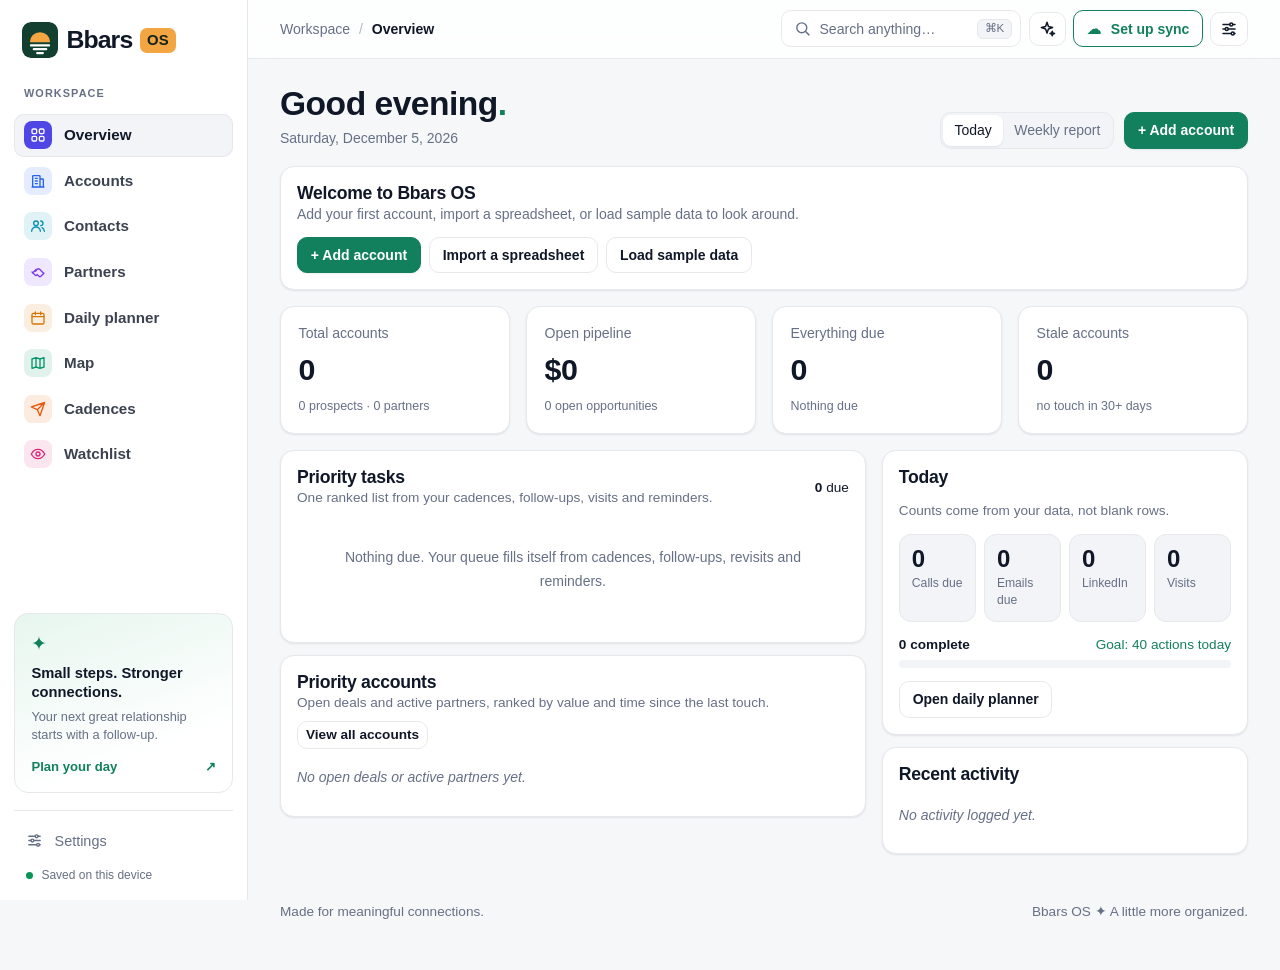
==== commit 9fd1a5ed: "Watchlist: colleagues' accounts to go after if they leave - New page (sidebar on a computer, eye ico" ====
--- a/index.html
+++ b/index.html
@@ -14,6 +14,7 @@
   <link rel="apple-touch-icon" href="icons/apple-touch-icon.png">
   <title>Bbars OS</title>
   <link rel="stylesheet" href="styles.css">
+  <script>/* apply the saved light / dark choice before the page paints */try{var t=(JSON.parse(localStorage.getItem('minicrm.prefs'))||{}).theme;if(t==='light'||t==='dark'){document.documentElement.dataset.theme=t;document.documentElement.style.colorScheme=t;}}catch(e){}</script>
 </head>
 <body>
   <svg width="0" height="0" style="position:absolute" aria-hidden="true"><symbol id="bb-mark" viewBox="0 0 64 64"><rect width="64" height="64" rx="14" fill="#123f2f"/><path d="M14 36a18 18 0 0 1 36 0z" fill="#f2a541"/><rect x="14" y="39.6" width="36" height="4" rx="2" fill="#fff"/><rect x="19" y="46.4" width="26" height="4" rx="2" fill="#fff"/><rect x="25" y="53.2" width="14" height="4" rx="2" fill="#fff"/></symbol></svg>
@@ -28,6 +29,7 @@
       <a href="#planner" data-view="planner"><svg class="ic" viewBox="0 0 24 24" aria-hidden="true"><rect x="3" y="5" width="18" height="16" rx="2"/><path d="M8 3v4M16 3v4M3 10h18"/></svg><span class="t-full">Daily planner</span><span class="t-short">Planner</span></a>
       <a href="#map" data-view="map"><svg class="ic" viewBox="0 0 24 24" aria-hidden="true"><path d="M9 4L3 6v14l6-2 6 2 6-2V4l-6 2-6-2zM9 4v14M15 6v14"/></svg><span>Map</span></a>
       <a href="#cadences" data-view="cadences"><svg class="ic" viewBox="0 0 24 24" aria-hidden="true"><path d="M22 2L11 13M22 2l-7 20-4-9-9-4z"/></svg><span>Cadences</span><span class="nav-count due" id="nc-cadences"></span></a>
+      <a href="#watchlist" data-view="watchlist" class="nav-desktop"><svg class="ic" viewBox="0 0 24 24" aria-hidden="true"><path d="M2 12s3.6-7 10-7 10 7 10 7-3.6 7-10 7S2 12 2 12z"/><circle cx="12" cy="12" r="3"/></svg><span>Watchlist</span></a>
     </nav>
     <div class="side-promo">
       <div class="side-promo-ic" aria-hidden="true">✦</div>
@@ -47,6 +49,7 @@
     <div class="topbar-actions">
       <button class="search-box" id="btn-search" type="button" title="Search (press /)" aria-label="Search"><svg class="ic" viewBox="0 0 24 24" aria-hidden="true"><circle cx="11" cy="11" r="7"/><path d="M21 21l-4.3-4.3"/></svg><span class="sb-text">Search anything…</span><kbd class="sb-kbd">⌘K</kbd></button>
       <button class="btn ghost icon-only ask-btn" id="btn-ask" type="button" title="Ask Claude: research companies and contacts" aria-label="Ask Claude"><svg class="ic" viewBox="0 0 24 24" aria-hidden="true"><path d="M12 3l1.9 5.6L19.5 10l-5.6 1.9L12 17.5l-1.9-5.6L4.5 10l5.6-1.4z"/><path d="M19 15l.8 2.2L22 18l-2.2.8L19 21l-.8-2.2L16 18l2.2-.8z"/></svg></button>
+      <a class="btn ghost icon-only wl-top" href="#watchlist" title="Watchlist" aria-label="Watchlist"><svg class="ic" viewBox="0 0 24 24" aria-hidden="true"><path d="M2 12s3.6-7 10-7 10 7 10 7-3.6 7-10 7S2 12 2 12z"/><circle cx="12" cy="12" r="3"/></svg></a>
       <button class="btn ghost" id="btn-sync" type="button">☁ Set up sync</button>
       <button class="btn ghost icon-only" id="btn-settings" type="button" title="Settings" aria-label="Settings"><svg class="ic" viewBox="0 0 24 24" aria-hidden="true"><path d="M4 6h9M17 6h3M4 12h3M11 12h9M4 18h11M19 18h1"/><circle cx="15" cy="6" r="2"/><circle cx="9" cy="12" r="2"/><circle cx="17" cy="18" r="2"/></svg></button>
     </div>
--- a/styles.css
+++ b/styles.css
@@ -21,7 +21,7 @@
 }
 
 @media (prefers-color-scheme: dark) {
-  :root {
+  :root:where(:not([data-theme="light"])) {
     --bg: #12151b;
     --surface: #1a1e26;
     --surface-2: #222733;
@@ -42,6 +42,27 @@
     --shadow: none;
   }
 }
+/* the same, when dark is chosen in Settings */
+:root:where([data-theme="dark"]) {
+    --bg: #12151b;
+    --surface: #1a1e26;
+    --surface-2: #222733;
+    --border: #2e3442;
+    --text: #e6e9ef;
+    --muted: #98a2b3;
+    --accent: #6b9bff;
+    --accent-soft: #1f2b45;
+    --partner: #3ccf9f;
+    --partner-soft: #15322a;
+    --prospect: #b98cf5;
+    --prospect-soft: #2c2240;
+    --danger: #ff7b70;
+    --danger-soft: #3a1d1b;
+    --warn: #f0b04a;
+    --warn-soft: #3a2d14;
+    --ok: #4cd18a;
+    --shadow: none;
+  }
 
 * { box-sizing: border-box; }
 [hidden] { display: none !important; }
@@ -777,8 +798,10 @@
   --grid: #e8eaee; position: relative;
 }
 @media (prefers-color-scheme: dark) {
-  .viz-root { --series-1: #3987e5; --series-2: #d95926; --series-3: #199e70; --series-4: #c98500; --series-5: #667085; --grid: #2a303c; }
-}
+  :where(:root:not([data-theme="light"])) .viz-root { --series-1: #3987e5; --series-2: #d95926; --series-3: #199e70; --series-4: #c98500; --series-5: #667085; --grid: #2a303c; }
+}
+/* the same, when dark is chosen in Settings */
+:where(:root[data-theme="dark"]) .viz-root { --series-1: #3987e5; --series-2: #d95926; --series-3: #199e70; --series-4: #c98500; --series-5: #667085; --grid: #2a303c; }
 .viz-legend { display: flex; flex-wrap: wrap; gap: .4rem 1rem; font-size: .8rem; color: var(--muted); margin-bottom: .6rem; }
 .viz-legend .sw { display: inline-block; width: 10px; height: 10px; border-radius: 3px; margin-right: .35rem; vertical-align: -1px; }
 .sw.s1, .viz-seg.s1 { background: var(--series-1); }
@@ -886,7 +909,7 @@
   --font: -apple-system, BlinkMacSystemFont, "SF Pro Text", "Segoe UI Variable Text", "Segoe UI", Roboto, "Helvetica Neue", Arial, sans-serif;
 }
 @media (prefers-color-scheme: dark) {
-  :root {
+  :root:where(:not([data-theme="light"])) {
     --bg: #111714;
     --surface: #18201c;
     --surface-2: #1f2924;
@@ -911,6 +934,31 @@
     --shadow: none;
   }
 }
+/* the same, when dark is chosen in Settings */
+:root:where([data-theme="dark"]) {
+    --bg: #111714;
+    --surface: #18201c;
+    --surface-2: #1f2924;
+    --border: #2a3530;
+    --text: #e7ede9;
+    --muted: #9aa9a1;
+    --accent: #7cc39f;
+    --accent-soft: #1f3a2e;
+    --on-accent: #0f1f17;
+    --partner: #6fcf9f;
+    --partner-soft: #173226;
+    --prospect: #b6a6ee;
+    --prospect-soft: #2a2440;
+    --danger: #f08a6b;
+    --danger-soft: #3a211a;
+    --warn: #e3b062;
+    --warn-soft: #372a15;
+    --peach: #f0a07c;
+    --peach-soft: #3a261c;
+    --ok: #6fcf9f;
+    --sidebar: #0d1612;
+    --shadow: none;
+  }
 
 body { font-family: var(--font); background: var(--bg); -webkit-font-smoothing: antialiased; }
 h1, h2, h3 { letter-spacing: -0.015em; }
@@ -1057,12 +1105,18 @@
 .hero-btn { background: #24493a; border-color: #24493a; color: #fff; }
 .hero-art { width: 220px; flex: 0 0 auto; }
 @media (prefers-color-scheme: dark) {
-  .hero { background: linear-gradient(120deg, #1d3328, #182a21); border-color: #2a4236; color: #7cc39f; }
-  .hero h2 { color: #eef5f0; }
-  .hero p { color: #b3c6bb; }
-  .hero .eyebrow { color: #9cc4ae; }
-  .hero-btn { background: #7cc39f; border-color: #7cc39f; color: #0f1f17; }
-}
+  :where(:root:not([data-theme="light"])) .hero { background: linear-gradient(120deg, #1d3328, #182a21); border-color: #2a4236; color: #7cc39f; }
+  :where(:root:not([data-theme="light"])) .hero h2 { color: #eef5f0; }
+  :where(:root:not([data-theme="light"])) .hero p { color: #b3c6bb; }
+  :where(:root:not([data-theme="light"])) .hero .eyebrow { color: #9cc4ae; }
+  :where(:root:not([data-theme="light"])) .hero-btn { background: #7cc39f; border-color: #7cc39f; color: #0f1f17; }
+}
+/* the same, when dark is chosen in Settings */
+:where(:root[data-theme="dark"]) .hero { background: linear-gradient(120deg, #1d3328, #182a21); border-color: #2a4236; color: #7cc39f; }
+:where(:root[data-theme="dark"]) .hero h2 { color: #eef5f0; }
+:where(:root[data-theme="dark"]) .hero p { color: #b3c6bb; }
+:where(:root[data-theme="dark"]) .hero .eyebrow { color: #9cc4ae; }
+:where(:root[data-theme="dark"]) .hero-btn { background: #7cc39f; border-color: #7cc39f; color: #0f1f17; }
 .kpi-grid4 { display: grid; grid-template-columns: repeat(4, minmax(0, 1fr)); gap: 1rem; margin-bottom: 1rem; }
 .kpi-card { display: flex; flex-direction: column; gap: .55rem; text-decoration: none; color: inherit; padding: 1rem 1.1rem; }
 .kpi-card:hover { border-color: var(--accent); }
@@ -1076,7 +1130,11 @@
 .kpi-icon.blue { background: #e7eef8; color: #3d6aa8; }
 .kpi-icon.peach { background: var(--peach-soft); color: var(--peach); }
 .kpi-icon.lavender { background: var(--prospect-soft); color: var(--prospect); }
-@media (prefers-color-scheme: dark) { .kpi-icon.blue { background: #1d2a3d; color: #8fb3e8; } }
+@media (prefers-color-scheme: dark) {
+  :where(:root:not([data-theme="light"])) .kpi-icon.blue { background: #1d2a3d; color: #8fb3e8; }
+}
+/* the same, when dark is chosen in Settings */
+:where(:root[data-theme="dark"]) .kpi-icon.blue { background: #1d2a3d; color: #8fb3e8; }
 .ov-grid { display: grid; grid-template-columns: minmax(0, 1.35fr) minmax(0, 1fr); gap: 1rem; align-items: start; }
 .ov-grid > .card { padding: 1.15rem 1.25rem; }
 .ov-grid .section-head { align-items: flex-start; margin-bottom: .75rem; }
@@ -1425,7 +1483,7 @@
   --nav-planner: #d97706; --nav-map: #059669; --nav-lists: #db2777; --nav-cadences: #ea580c;
 }
 @media (prefers-color-scheme: dark) {
-  :root {
+  :root:where(:not([data-theme="light"])) {
     --bg: #0c0e12;
     --surface: #15181e;
     --surface-2: #1c2028;
@@ -1453,6 +1511,34 @@
     --nav-planner: #fbbf24; --nav-map: #34d399; --nav-lists: #f472b6; --nav-cadences: #fb923c;
   }
 }
+/* the same, when dark is chosen in Settings */
+:root:where([data-theme="dark"]) {
+    --bg: #0c0e12;
+    --surface: #15181e;
+    --surface-2: #1c2028;
+    --border: #262b35;
+    --text: #eceff3;
+    --muted: #98a1b0;
+    --accent: #3ccb8f;
+    --accent-soft: #12291f;
+    --on-accent: #06150e;
+    --partner: #3ccb8f;
+    --partner-soft: #12291f;
+    --prospect: #a48afb;
+    --prospect-soft: #241c3d;
+    --danger: #f97066;
+    --danger-soft: #3b1a17;
+    --warn: #fdb022;
+    --warn-soft: #33240a;
+    --peach: #fb8c5f;
+    --peach-soft: #36200f;
+    --ok: #3ccb8f;
+    --sidebar: #111419;
+    --shadow: none;
+    --shadow-hover: 0 0 0 1px #313744;
+    --nav-overview: #818cf8; --nav-accounts: #60a5fa; --nav-contacts: #22d3ee; --nav-partners: #a78bfa;
+    --nav-planner: #fbbf24; --nav-map: #34d399; --nav-lists: #f472b6; --nav-cadences: #fb923c;
+  }
 
 /* surfaces */
 .card { border: 1px solid var(--border); box-shadow: var(--shadow); }
@@ -1515,12 +1601,18 @@
 .hero-btn { background: var(--accent); border-color: var(--accent); color: var(--on-accent); }
 .kpi-icon.blue { background: #eff4ff; color: #2563eb; }
 @media (prefers-color-scheme: dark) {
-  .hero { background: linear-gradient(120deg, #10231b 0%, #161a26 100%); border-color: #22332b; }
-  .hero h2 { color: var(--text); }
-  .hero p { color: #b4bcc8; }
-  .hero-btn { background: var(--accent); border-color: var(--accent); color: var(--on-accent); }
-  .kpi-icon.blue { background: #172238; color: #60a5fa; }
-}
+  :where(:root:not([data-theme="light"])) .hero { background: linear-gradient(120deg, #10231b 0%, #161a26 100%); border-color: #22332b; }
+  :where(:root:not([data-theme="light"])) .hero h2 { color: var(--text); }
+  :where(:root:not([data-theme="light"])) .hero p { color: #b4bcc8; }
+  :where(:root:not([data-theme="light"])) .hero-btn { background: var(--accent); border-color: var(--accent); color: var(--on-accent); }
+  :where(:root:not([data-theme="light"])) .kpi-icon.blue { background: #172238; color: #60a5fa; }
+}
+/* the same, when dark is chosen in Settings */
+:where(:root[data-theme="dark"]) .hero { background: linear-gradient(120deg, #10231b 0%, #161a26 100%); border-color: #22332b; }
+:where(:root[data-theme="dark"]) .hero h2 { color: var(--text); }
+:where(:root[data-theme="dark"]) .hero p { color: #b4bcc8; }
+:where(:root[data-theme="dark"]) .hero-btn { background: var(--accent); border-color: var(--accent); color: var(--on-accent); }
+:where(:root[data-theme="dark"]) .kpi-icon.blue { background: #172238; color: #60a5fa; }
 
 /* ----- Bbars OS logo ----- */
 .brand { display: inline-flex; align-items: center; gap: .55rem; color: var(--text); text-decoration: none; }
@@ -1920,3 +2012,182 @@
 .dup-review { border: 1px solid var(--warn); background: var(--warn-soft); border-radius: 10px; padding: .6rem .8rem; }
 .dup-review ul { margin: .35rem 0 .5rem; padding-left: 1.1rem; }
 @media (max-width: 700px) { .cols-grid { grid-template-columns: repeat(2, minmax(0, 1fr)); } .act-bar .btn { font-size: .78rem; } }
+
+/* ---------- contacts: roles, reach buttons, threading ---------- */
+.ct-row > .ct-sit select, .ct-row > .ct-sit .sit-pick { max-width: 100%; }
+.ct-row > .ct-sit select { width: 100%; }
+@media (min-width: 1181px) { .ct-row { grid-template-columns: 18px minmax(0, 1.4fr) minmax(0, 1.2fr) 132px 104px 128px 104px 110px 120px; } }
+.ct-reach2 { display: inline-flex; gap: .3rem; align-items: center; }
+.reach-btn { display: inline-grid; place-items: center; width: 28px; height: 28px; border-radius: 8px; border: 1px solid var(--border); background: var(--surface); color: var(--text); font-size: .78rem; font-weight: 700; text-decoration: none; }
+.reach-btn:hover { border-color: var(--accent); color: var(--accent); }
+.reach-btn.li { color: #0a66c2; }
+.reach-btn.li.find { opacity: .55; }
+.reach-btn.off { opacity: .3; cursor: default; }
+.role-sel { font: inherit; font-size: .74rem; font-weight: 650; border-radius: 999px; padding: .18rem .5rem; width: auto; max-width: 100%; border: 1px solid var(--border); background: var(--surface-2); color: var(--muted); }
+.role-pill { display: inline-block; font-size: .7rem; font-weight: 650; border-radius: 999px; padding: .05rem .5rem; background: var(--surface-2); color: var(--muted); border: 1px solid var(--border); vertical-align: middle; }
+.role-sel.dm, .role-pill.dm { background: var(--warn-soft); color: var(--warn); border-color: transparent; }
+.role-sel.champ, .role-pill.champ { background: var(--accent-soft); color: var(--ok); border-color: transparent; }
+.role-sel.fin, .role-pill.fin { background: var(--prospect-soft); color: var(--prospect); border-color: transparent; }
+.role-sel.hr, .role-pill.hr { background: #e8f1fd; color: #2563eb; border-color: transparent; }
+.role-sel.none { color: var(--muted); border-style: dashed; background: transparent; }
+@media (prefers-color-scheme: dark) {
+  :where(:root:not([data-theme="light"])) .role-sel.hr, :where(:root:not([data-theme="light"])) .role-pill.hr { background: #1d2a3d; color: #8fb3e8; }
+}
+/* the same, when dark is chosen in Settings */
+:where(:root[data-theme="dark"]) .role-sel.hr, :where(:root[data-theme="dark"]) .role-pill.hr { background: #1d2a3d; color: #8fb3e8; }
+.status-sel { font: inherit; font-size: .78rem; width: auto; padding: .15rem .4rem; }
+.ct-lower { display: grid; grid-template-columns: repeat(2, minmax(0, 1fr)); gap: 1rem; margin-top: 1rem; align-items: start; }
+.cm-line { display: flex; flex-wrap: wrap; align-items: center; gap: .4rem .65rem; padding: .5rem .7rem; border-radius: 10px; background: var(--surface-2); margin: .25rem 0 .6rem; }
+.cm-line.warn { background: var(--danger-soft); }
+.cm-role { font-size: .78rem; color: var(--muted); }
+.cm-role.on { color: var(--ok); font-weight: 650; }
+.cc-reach-row { gap: .5rem; margin-top: .35rem; }
+@media (max-width: 1180px) and (min-width: 701px) {
+  .ct-row { grid-template-columns: 18px minmax(0, 1.3fr) minmax(0, 1fr) 124px 100px 88px 108px; }
+  .ct-acct .pill { display: none; }
+  .ct-headrow > span:nth-of-type(3), .ct-headrow > span:nth-of-type(6), .ct-row > .ct-last { display: block; }
+  .ct-row > .ct-sit, .ct-headrow > span:nth-of-type(5), .ct-row > .ct-next, .ct-headrow > span:nth-of-type(7) { display: none; }
+}
+@media (max-width: 760px) { .ct-lower { grid-template-columns: minmax(0, 1fr); } }
+@media (max-width: 700px) {
+  .ct-row > .ct-reach2 { grid-column: 3; grid-row: 1; }
+  .ct-row > .ct-role { grid-column: 2 / -1; grid-row: 5; }
+}
+
+/* ---------- map: pin colours, territories, saved routes, nearby ---------- */
+.legend { display: flex; flex-wrap: wrap; gap: .35rem .75rem; }
+.geo-flag { background: var(--warn-soft); color: var(--warn); border-radius: 10px; padding: .45rem .65rem; display: flex; flex-wrap: wrap; align-items: center; gap: .4rem; }
+.terr-box, .saved-routes { border-top: 1px solid var(--border); padding-top: .65rem; margin-top: .35rem; display: flex; flex-direction: column; gap: .45rem; }
+.terr-sw { width: 12px; height: 12px; border-radius: 3px; flex: 0 0 auto; border: 2px dashed rgba(255, 255, 255, .6); }
+.terr-sugg { border-left: 4px solid var(--c); background: color-mix(in srgb, var(--c) 8%, var(--surface)); border-radius: 10px; padding: .55rem .7rem; display: flex; flex-direction: column; gap: .25rem; }
+.approx-box summary { cursor: pointer; color: var(--warn); }
+.nb-row { cursor: default; }
+.nb-dot { width: 12px; height: 12px; border-radius: 50%; flex: 0 0 auto; border: 2px solid #fff; box-shadow: 0 0 0 1px var(--border); }
+.map-pop-actions { flex-wrap: wrap; gap: .3rem; }
+.side-item.terr-item { display: grid; grid-template-columns: 14px minmax(0, 1fr) auto; column-gap: .5rem; align-items: center; }
+.side-item.terr-item .small { grid-column: 2; }
+.side-item.terr-item .icon-btn { grid-column: 3; grid-row: 1 / span 2; }
+
+.cell-date-btn { cursor: pointer; text-align: left; min-width: 5.5rem; }
+.cell-date-btn.late { color: var(--danger); font-weight: 600; }
+
+/* ---------- SoCal territories, visit quick keys, day recap ---------- */
+.qk-grid { display: grid; grid-template-columns: repeat(auto-fill, minmax(150px, 1fr)); gap: 0.35rem; }
+.qk-grid .btn { text-align: left; }
+.terr-score { margin: 0.25rem 0 0.5rem; }
+#recap-text { width: 100%; box-sizing: border-box; font-family: ui-monospace, SFMono-Regular, Menlo, Consolas, monospace; font-size: 0.8rem; }
+
+/* ---------- field days: ranked picks, drop logger, near me, partner layer, phone layout ---------- */
+.why { display: flex; flex-wrap: wrap; gap: .25rem; margin-top: .2rem; }
+.why-chip { font-size: .7rem; line-height: 1.5; padding: 0 .45rem; border-radius: 999px; background: var(--surface-2); color: var(--muted); white-space: nowrap; }
+.why-chip.due { background: var(--warn-soft); color: var(--warn); font-weight: 600; }
+.why-chip.renew { background: var(--danger-soft); color: var(--danger); font-weight: 600; }
+.why-chip.never { background: var(--accent-soft); color: var(--accent); }
+.why-chip.cold { background: var(--surface-2); color: var(--text); }
+.why-chip.stage { background: var(--partner-soft); color: var(--partner); }
+.why-chip.nodrop { background: transparent; color: var(--muted); border: 1px dashed var(--border); }
+.warn-text { color: var(--warn); }
+.picker-ctl { display: flex; flex-direction: column; gap: .45rem; }
+.drop-list { display: flex; flex-direction: column; max-height: min(58vh, 540px); overflow-y: auto; -webkit-overflow-scrolling: touch; }
+.drop-row { display: flex; gap: .6rem; align-items: center; padding: .55rem .1rem; border-bottom: 1px solid var(--border); }
+.drop-row .grow { min-width: 0; }
+.drop-row.nodrop { opacity: .7; }
+.drop-acts { display: flex; gap: .3rem; align-items: center; flex-shrink: 0; flex-wrap: wrap; justify-content: flex-end; }
+.drop-list > .btn { margin: .5rem auto 0; }
+.layer-chips { display: flex; gap: .35rem; flex-wrap: wrap; }
+.chip-tog { border: 1px solid var(--border); background: var(--surface); color: var(--muted); border-radius: 999px; padding: .3rem .75rem; font: inherit; font-size: .82rem; cursor: pointer; }
+.chip-tog.on { background: var(--accent-soft); color: var(--accent); border-color: transparent; font-weight: 600; }
+.partner-pin { display: grid !important; place-items: center; }
+.partner-pin span { display: block; width: 13px; height: 13px; transform: rotate(45deg); border: 2px solid #fff; border-radius: 3px; box-shadow: 0 1px 4px rgba(0, 0, 0, .4); }
+.partner-pin.due span { border-color: #e8590c; border-width: 3px; }
+.stop-pin.partner { border-radius: 7px; }
+.next-stop { border: 1px solid var(--accent); border-radius: 12px; padding: .65rem .75rem; background: var(--accent-soft); display: flex; flex-direction: column; gap: .2rem; }
+.next-stop.done { border-color: var(--ok); background: var(--partner-soft); }
+.next-acts { gap: .4rem; margin-top: .3rem; }
+.next-acts .btn { flex: 1; justify-content: center; text-align: center; }
+.route-settings > summary { cursor: pointer; padding: .2rem 0; }
+.route-settings[open] > summary { margin-bottom: .45rem; }
+.dup-list { max-height: 14rem; overflow-y: auto; list-style: none; padding-left: .1rem !important; }
+.dup-list label { display: flex; gap: .4rem; align-items: baseline; cursor: pointer; }
+.dup-list input { width: auto; }
+.near-review { border-color: var(--border); background: var(--surface-2); }
+.new-names summary { cursor: pointer; }
+.eod-list { display: flex; flex-direction: column; max-height: min(55vh, 520px); overflow-y: auto; margin-top: .4rem; }
+.eod-row { display: flex; gap: .6rem; align-items: flex-start; padding: .55rem 0; border-bottom: 1px solid var(--border); }
+.eod-row .grow { min-width: 0; }
+.eod-row.entered { opacity: .55; }
+.eod-tick input { width: 20px; height: 20px; margin-top: .15rem; }
+.eod-notes { white-space: pre-wrap; max-height: 4.5rem; overflow: hidden; }
+.terr-board .terr-table td, .terr-board .terr-table th { vertical-align: middle; }
+.terr-table .terr-sw { display: inline-block; margin-right: .35rem; vertical-align: -1px; border-style: solid; border-color: transparent; }
+.terr-table tr.terr-overdue td:first-child { box-shadow: inset 3px 0 0 var(--danger); }
+.terr-table td.cell-bad { color: var(--danger); font-weight: 600; }
+.terr-score { grid-template-columns: repeat(3, 1fr); }
+.map-head { flex-wrap: wrap; gap: .5rem; }
+.map-head .near-btn { margin-left: auto; }
+@media (max-width: 900px) {
+  .map { height: 52vh; }
+  .map-route .map { height: 38vh; }
+  .map-pop-actions { flex-wrap: wrap; }
+  .map-pop-actions .btn { padding: .45rem .65rem; font-size: .85rem; }
+  .stop-actions { gap: .3rem; }
+  .stop-actions .btn, .stop-actions .icon-btn { min-height: 40px; min-width: 40px; }
+  .drop-row .btn, .next-acts .btn, .qk-grid .btn, .chip-tog { min-height: 42px; }
+  .qk-grid { grid-template-columns: 1fr 1fr; }
+  .terr-score { grid-template-columns: repeat(2, 1fr); }
+}
+@media (max-width: 560px) {
+  .map-head h1 { display: none; }
+  .map-head .seg { flex: 1; }
+  .map-head .seg button { flex: 1; padding-left: .4rem; padding-right: .4rem; }
+  .map-head .near-btn { margin-left: 0; }
+  .terr-table .col-opt { display: none; }
+  .drop-row { flex-wrap: wrap; }
+  .drop-acts { width: 100%; justify-content: flex-start; }
+}
+.map-filters > summary { cursor: pointer; padding: .15rem 0; }
+.map-filters[open] > summary { margin-bottom: .4rem; }
+.qk-grid { grid-template-columns: repeat(auto-fill, minmax(min(150px, 100%), 1fr)); }
+.qk-grid .btn { white-space: normal; min-width: 0; line-height: 1.25; }
+@media (max-width: 900px) { .qk-grid { grid-template-columns: repeat(2, minmax(0, 1fr)); } }
+
+/* ---------- Sales Navigator ---------- */
+.ext-ic.sn { color: #0a66c2; }
+.ext-ic.sn.missing { color: var(--muted); opacity: .45; }
+.ext-ic.sn.missing:hover { opacity: 1; color: #0a66c2; }
+.reach-btn.sn { color: #0a66c2; font-size: .68rem; letter-spacing: .02em; }
+.ok-text { color: var(--ok); font-weight: 600; }
+.li-get { background: var(--surface-2); border-radius: 8px; padding: .5rem .65rem; line-height: 1.5; }
+
+/* ---------- Book: Active / Reserve ---------- */
+.pill.reserve { background: var(--surface-2); color: var(--muted); border: 1px dashed var(--border); }
+.book-bar { display: flex; align-items: center; gap: .6rem 1rem; flex-wrap: wrap; margin: 0 0 .75rem; }
+.book-meters { color: var(--muted); }
+.book-meter b { color: var(--text); }
+.book-meter.over b { color: var(--warn); }
+
+/* ---------- Watchlist ---------- */
+.wl-top { display: none !important; }
+@media (max-width: 999px) { .wl-top { display: inline-grid !important; } }
+.wl-add { display: grid; grid-template-columns: minmax(0, 2fr) minmax(0, .9fr) minmax(0, 1.2fr) minmax(0, 1.2fr) minmax(0, 1.6fr) minmax(0, 2fr) auto; gap: .5rem; align-items: center; margin-bottom: 1rem; }
+.wl-add #wl-new-col[hidden] { display: none; }
+.wl-section { margin-bottom: 1rem; }
+.wl-section h2 { font-size: 1.05rem; margin: 0 0 .4rem; }
+.wl-section.open { border-color: var(--warn); }
+.wl-section > summary { cursor: pointer; }
+.wl-group { margin-top: .5rem; }
+.wlc-head { display: flex; align-items: center; gap: .5rem; flex-wrap: wrap; padding: .35rem 0; border-bottom: 1px solid var(--border); }
+.tabs a[data-view=watchlist] { --hue: var(--nav-lists); }
+.wl-item { display: flex; align-items: center; gap: .6rem; padding: .5rem 0 .5rem .2rem; border-bottom: 1px solid var(--border); }
+.wl-item .grow { min-width: 0; }
+.wl-item select.wl-status { width: auto; }
+.wl-type { min-width: 4.4rem; text-align: center; }
+.wl-type.wl-partner { background: var(--partner-soft); color: var(--partner); }
+.wl-days { display: inline-block; margin-left: .35rem; font-size: .75rem; font-weight: 600; color: var(--warn); background: var(--warn-soft); border-radius: 999px; padding: 0 .5rem; }
+@media (max-width: 900px) {
+  .wl-add { grid-template-columns: minmax(0, 1fr) minmax(0, 1fr); }
+  .wl-add #wl-name, .wl-add [name=url], .wl-add [name=why] { grid-column: 1 / -1; }
+  .wl-add .btn { grid-column: 1 / -1; min-height: 44px; }
+  .wl-item { flex-wrap: wrap; }
+  .wl-item .grow { flex: 1 1 60%; }
+}
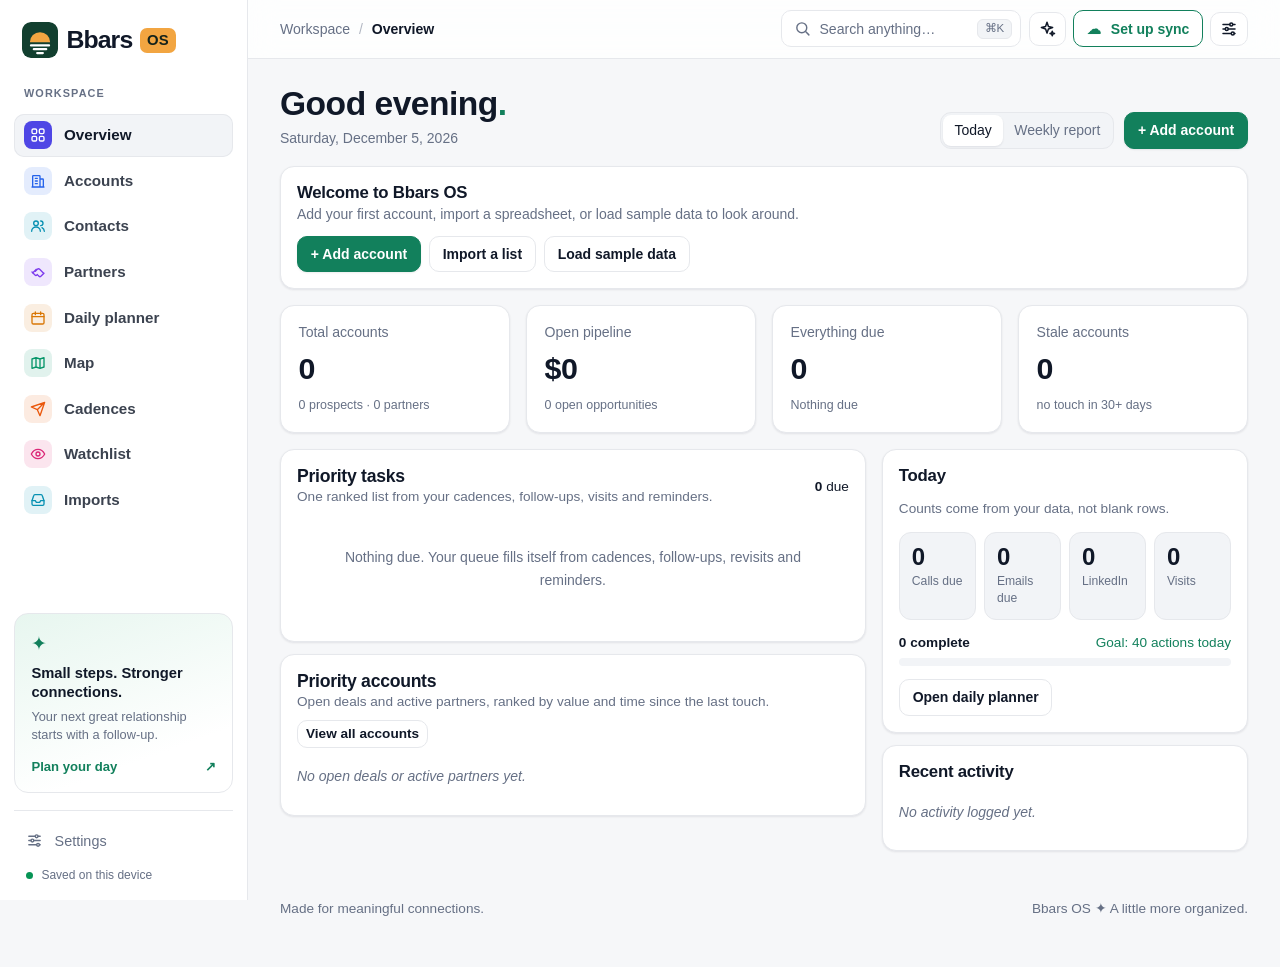
==== commit eb72999a: "Imports: a staging area for lists, promoted only when approved - New Imports page (sidebar; Import o" ====
--- a/index.html
+++ b/index.html
@@ -30,6 +30,7 @@
       <a href="#map" data-view="map"><svg class="ic" viewBox="0 0 24 24" aria-hidden="true"><path d="M9 4L3 6v14l6-2 6 2 6-2V4l-6 2-6-2zM9 4v14M15 6v14"/></svg><span>Map</span></a>
       <a href="#cadences" data-view="cadences"><svg class="ic" viewBox="0 0 24 24" aria-hidden="true"><path d="M22 2L11 13M22 2l-7 20-4-9-9-4z"/></svg><span>Cadences</span><span class="nav-count due" id="nc-cadences"></span></a>
       <a href="#watchlist" data-view="watchlist" class="nav-desktop"><svg class="ic" viewBox="0 0 24 24" aria-hidden="true"><path d="M2 12s3.6-7 10-7 10 7 10 7-3.6 7-10 7S2 12 2 12z"/><circle cx="12" cy="12" r="3"/></svg><span>Watchlist</span></a>
+      <a href="#imports" data-view="imports" class="nav-desktop"><svg class="ic" viewBox="0 0 24 24" aria-hidden="true"><path d="M3 13l2.5-7.5A2 2 0 0 1 7.4 4h9.2a2 2 0 0 1 1.9 1.5L21 13v5a2 2 0 0 1-2 2H5a2 2 0 0 1-2-2v-5z"/><path d="M3 13h5l1.5 2.5h5L16 13h5"/></svg><span>Imports</span></a>
     </nav>
     <div class="side-promo">
       <div class="side-promo-ic" aria-hidden="true">✦</div>
--- a/styles.css
+++ b/styles.css
@@ -2191,3 +2191,25 @@
   .wl-item { flex-wrap: wrap; }
   .wl-item .grow { flex: 1 1 60%; }
 }
+
+/* ---------- Imports (staging) ---------- */
+.st-new h2, .st-lists + h2, .card > h2 { font-size: 1.05rem; margin: 0 0 .5rem; }
+.st-template { margin-top: .9rem; padding: .7rem .8rem; border-radius: 10px; background: var(--surface-2); display: flex; flex-direction: column; gap: .45rem; }
+.st-header { display: block; font: .78rem/1.5 ui-monospace, SFMono-Regular, Menlo, Consolas, monospace; background: var(--surface); border: 1px solid var(--border); border-radius: 8px; padding: .45rem .6rem; overflow-x: auto; white-space: nowrap; }
+.st-error { margin-top: .75rem; border: 1px solid var(--danger); background: var(--danger-soft); color: var(--text); border-radius: 10px; padding: .6rem .8rem; display: flex; flex-direction: column; gap: .25rem; }
+.st-error code, .st-template code { font-size: .78rem; }
+.st-review { margin-bottom: .75rem; }
+.st-chips { display: flex; flex-wrap: wrap; gap: .35rem; align-items: center; margin-top: .5rem; }
+.st-chip { border: 1px solid var(--border); background: var(--surface); color: var(--text); border-radius: 999px; padding: .25rem .65rem; font: inherit; font-size: .8rem; cursor: pointer; }
+.st-chip b { color: var(--accent); margin-left: .15rem; }
+.st-chip.on { background: var(--accent-soft); border-color: transparent; color: var(--accent); font-weight: 600; }
+.st-table td { vertical-align: top; }
+.st-table .st-note { min-width: 8rem; }
+.st-table select { width: auto; }
+.st-table tr.st-rejected td { opacity: .55; }
+.st-match .pill + a { font-weight: 600; }
+.pm-table td, .pm-table th { padding: .35rem .4rem; }
+#pm-mode { margin-bottom: .2rem; }
+#pm-new[hidden], #pm-merge[hidden] { display: none; }
+.tabs a[data-view=imports] { --hue: var(--nav-contacts); }
+.btn:disabled, .btn[disabled] { opacity: .4; cursor: not-allowed; box-shadow: none; }
